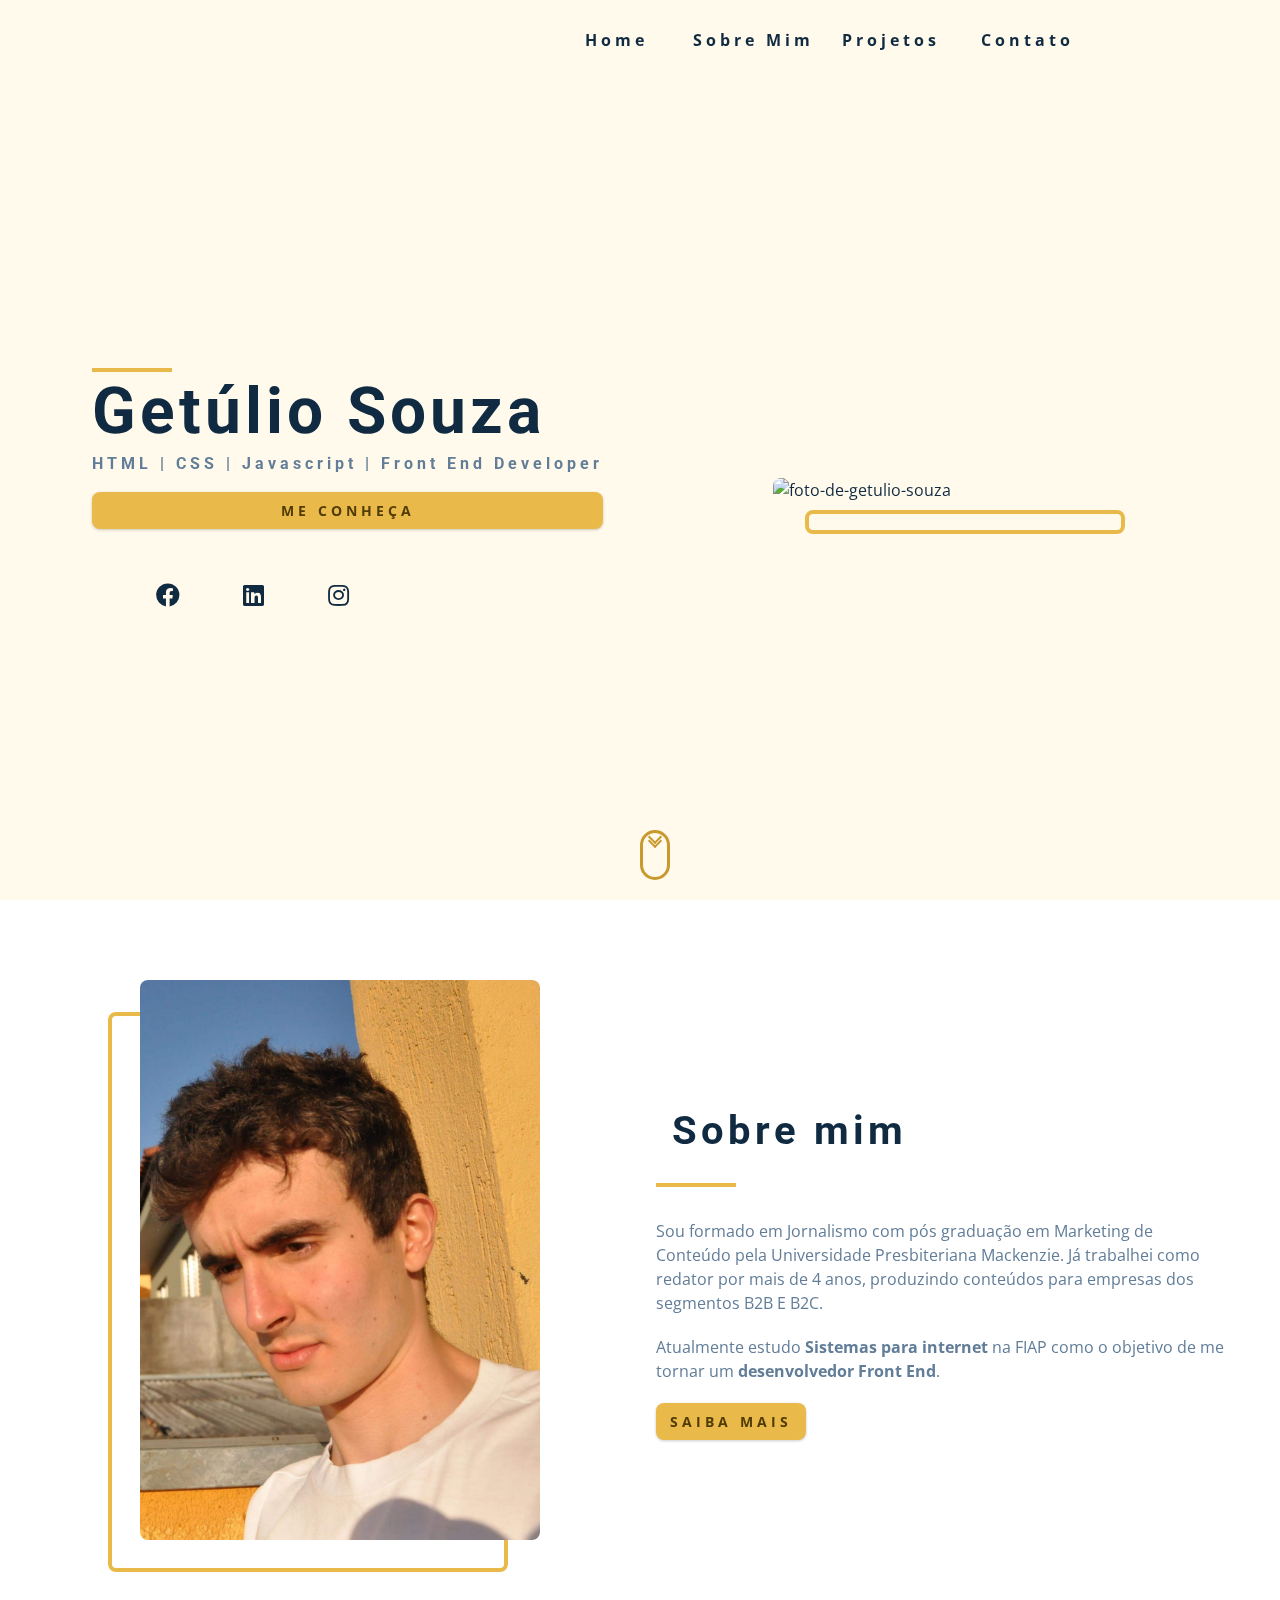
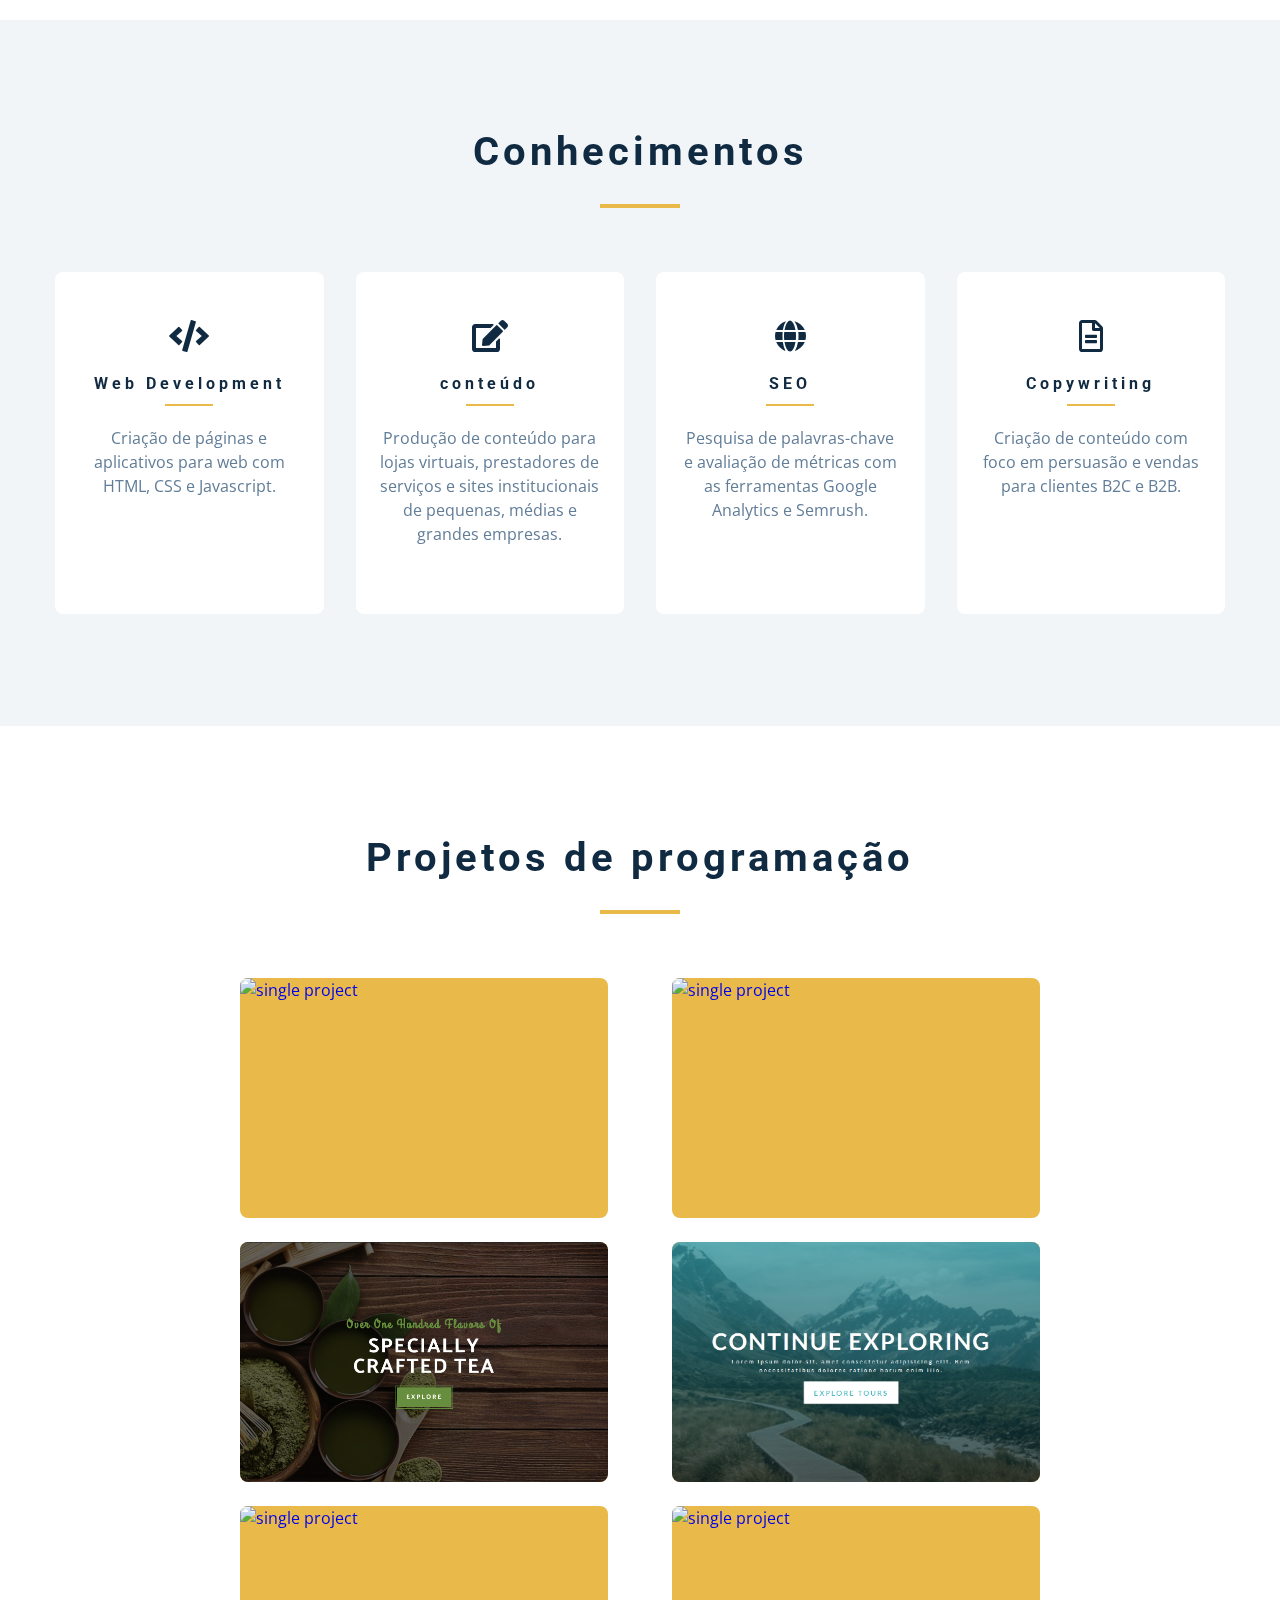
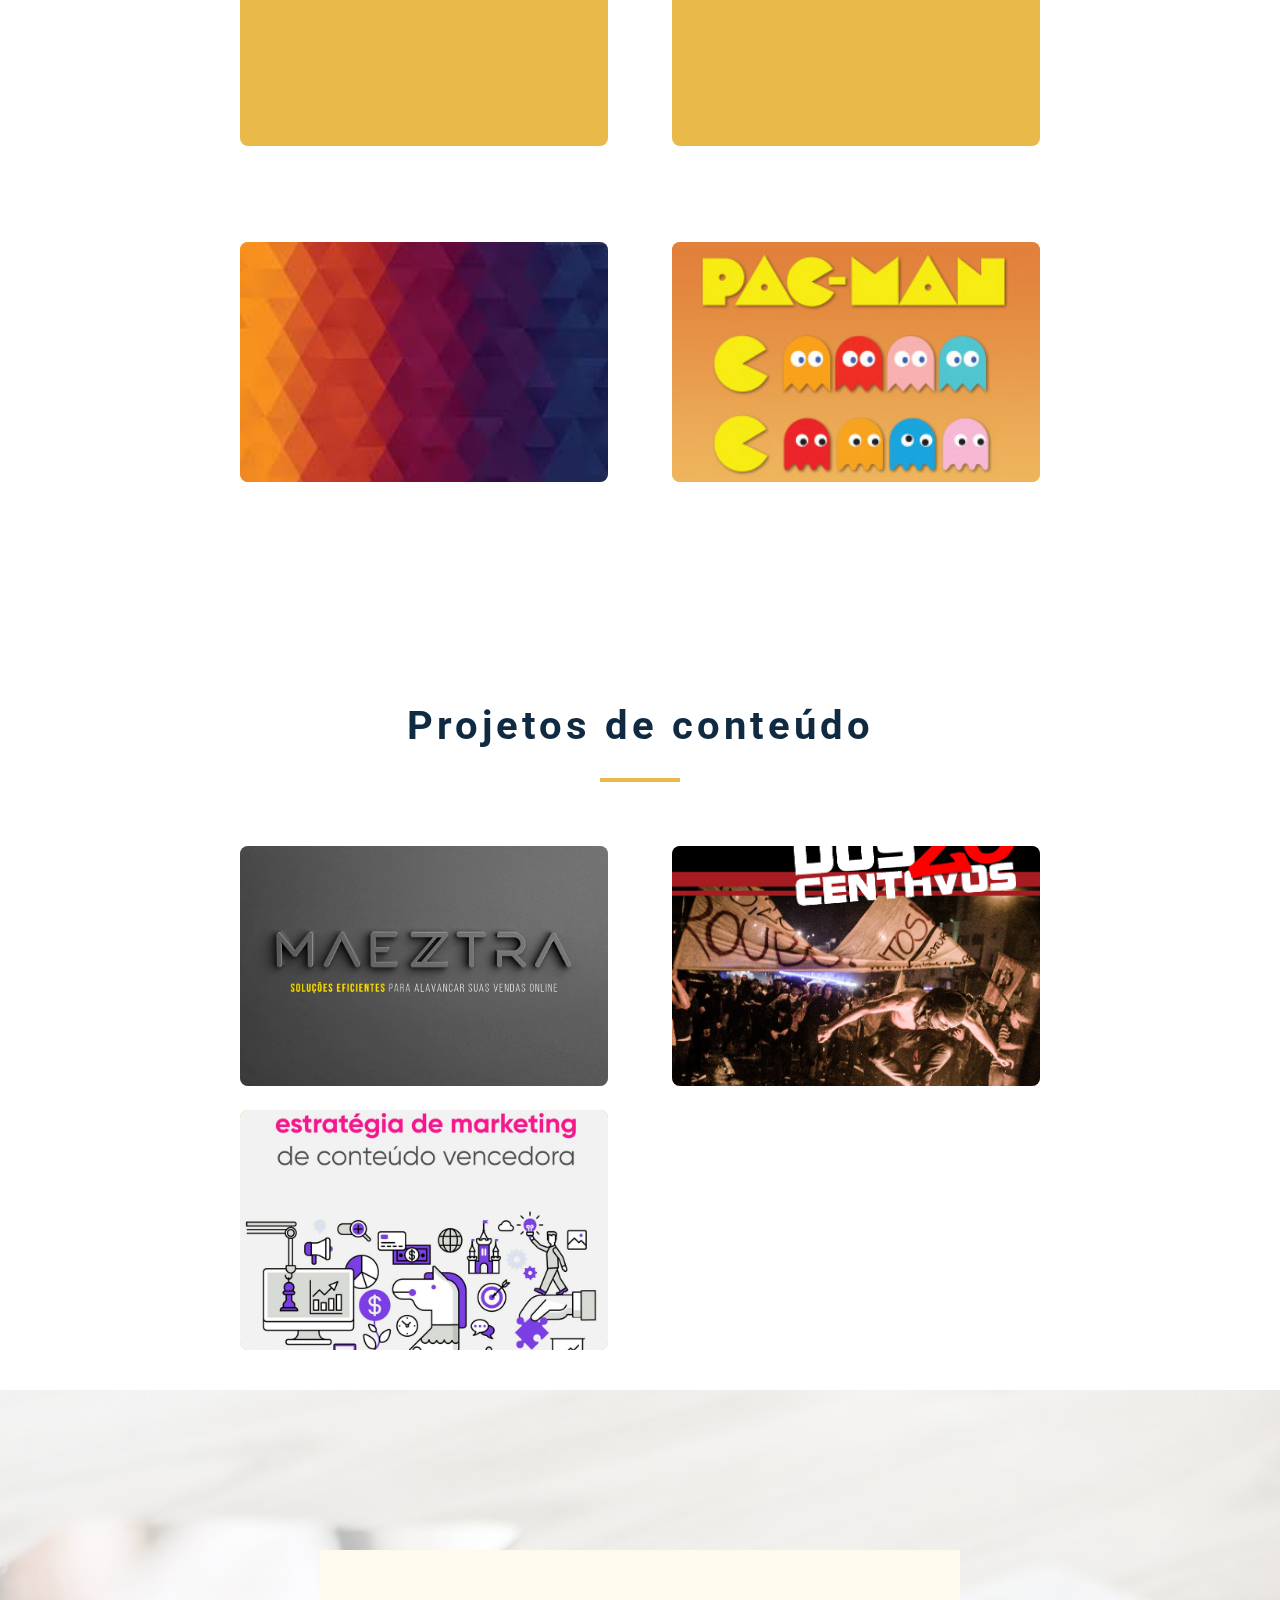
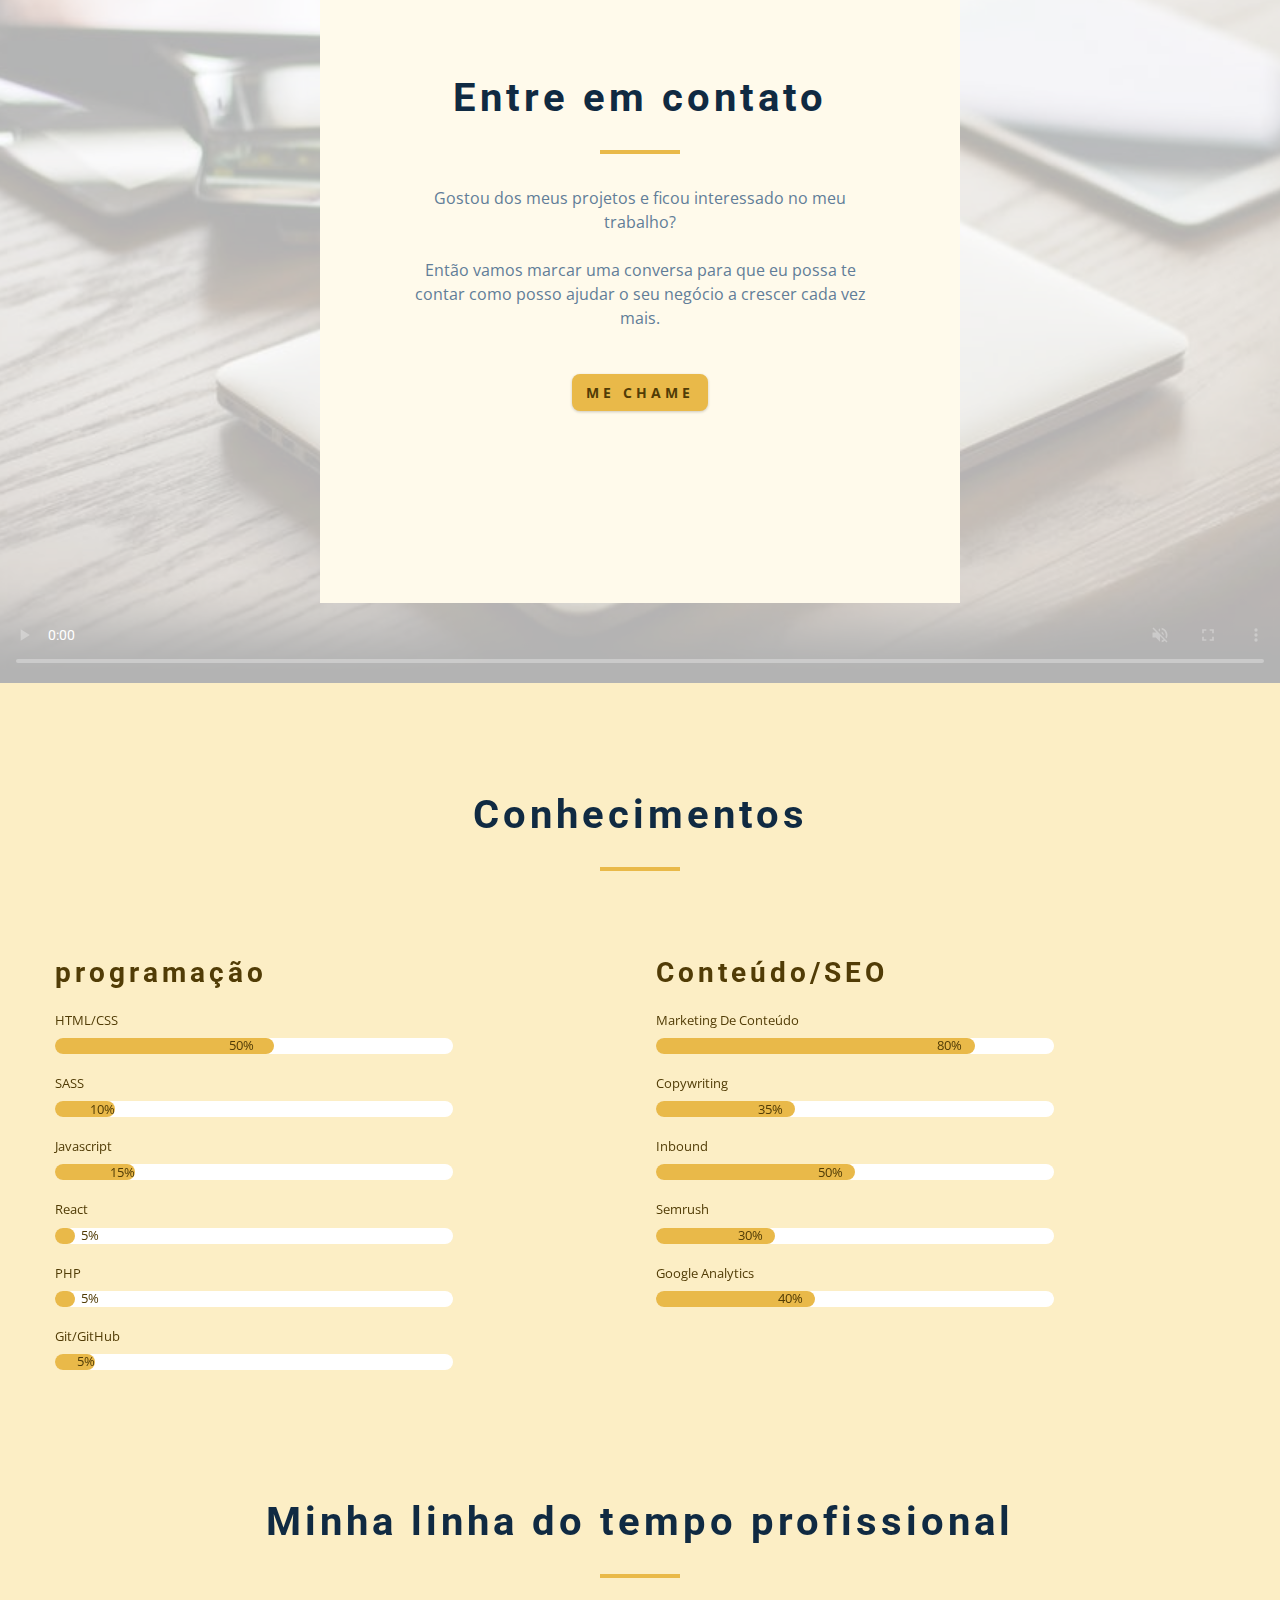
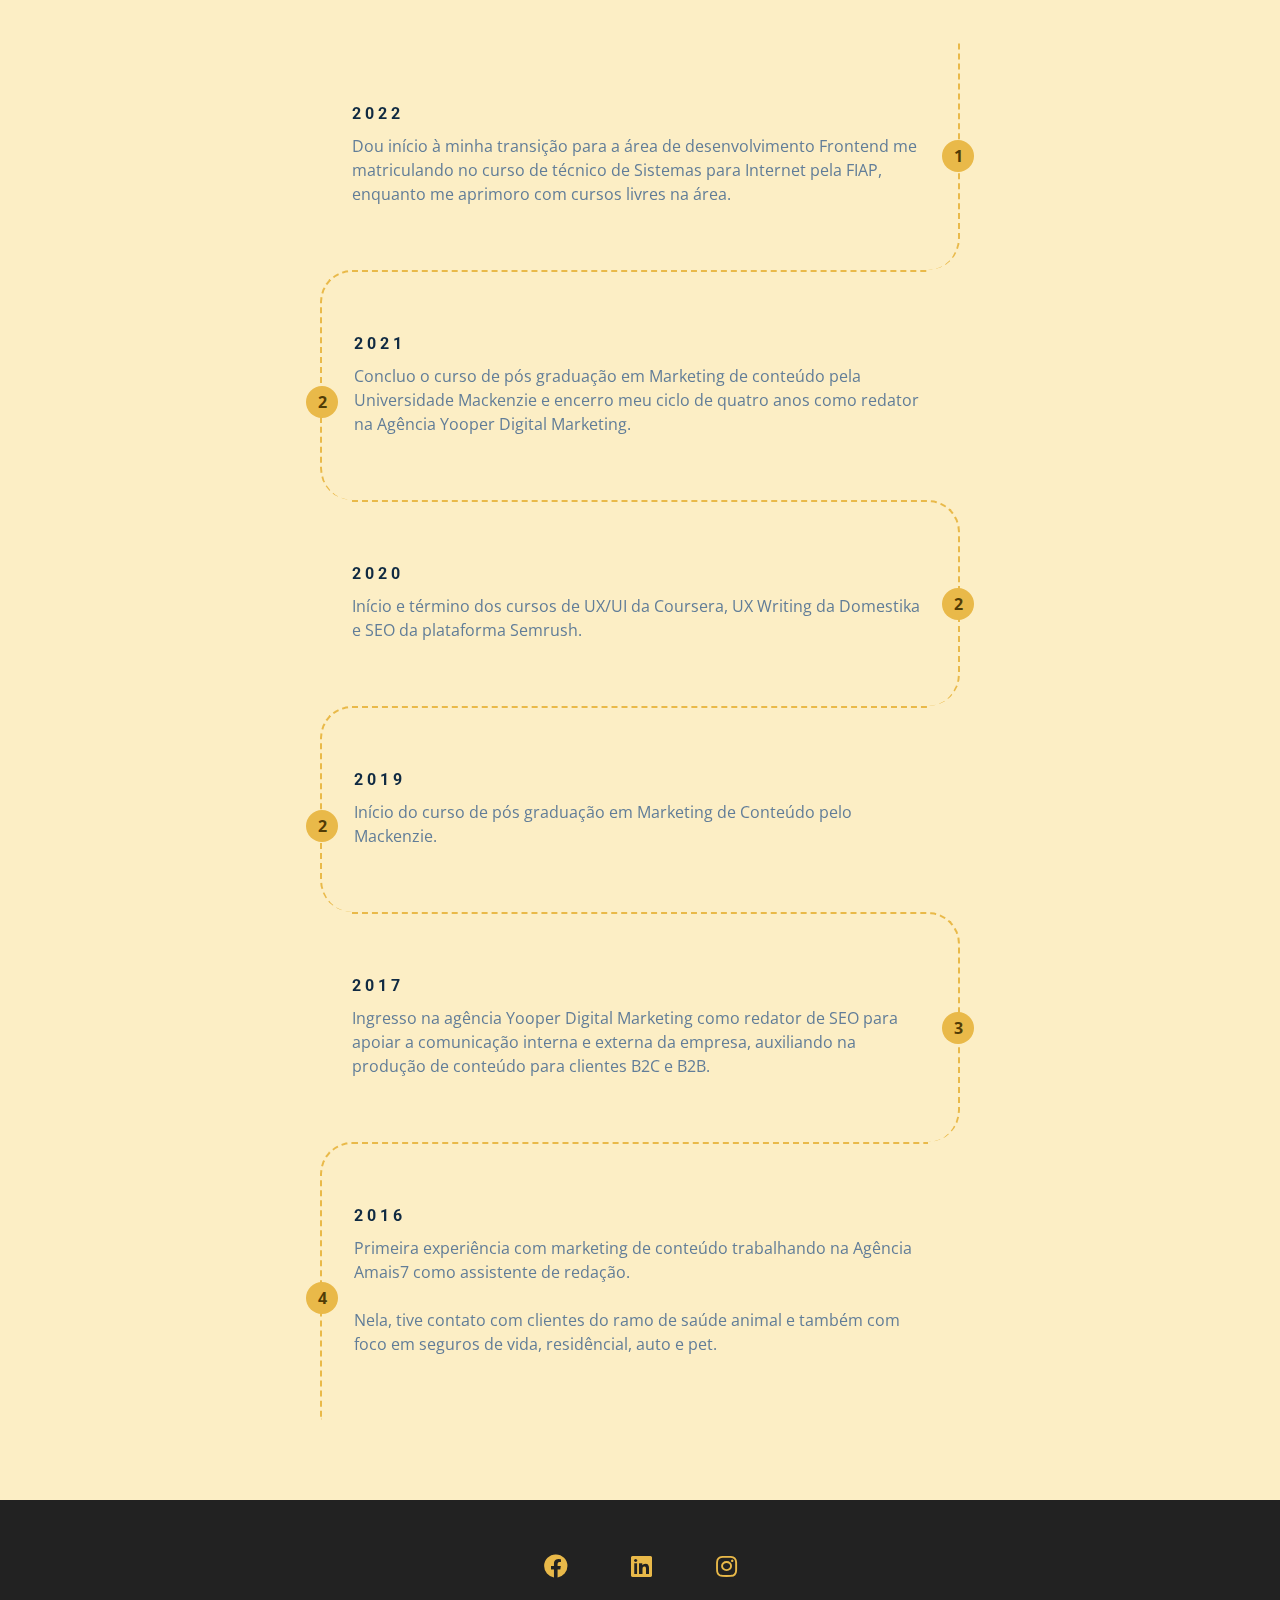
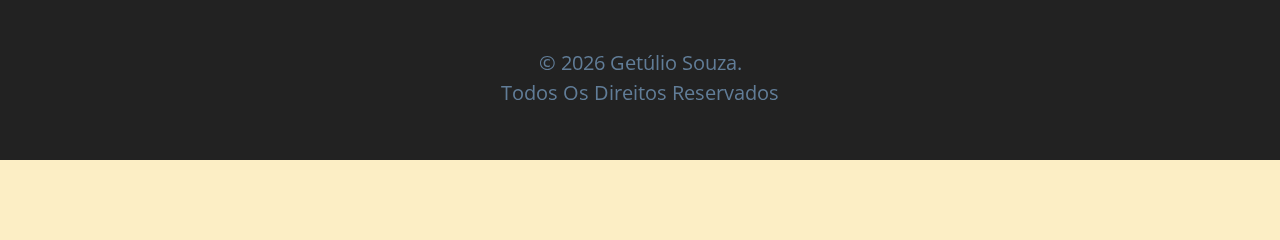
==== index.html @ 0a1f047a "cv na página de contato" ====
<!DOCTYPE html>
<html lang="en">
  <head>
    <meta charset="UTF-8" />
    <meta name="viewport" content="width=device-width, initial-scale=1.0" />
    <title>Getúlio Souza || Portfólio</title>
    <!-- tag for responsive website-->
      <meta name="viewport" content="width-device-width, initial-scale=1.0">
    <!-- font-awesome -->
    <link
      rel="stylesheet"
      href="./fontawesome-free-5.12.1-web/css/all.min.css"
    />
    <!-- css -->
    <link rel="stylesheet" href="./css/styles.css" />
  </head>
  <body>
    <!-- navbar -->
     <nav class="nav" id="nav">
      <div class="nav-center">
    <!-- nav header -->
   <div class="nav-header">
      <h2 class="nav-header-main"></h2>
      <!-- <img src="./images/logo.svg" class="nav-logo" alt="nav logo"> -->
      <button class="nav-btn" id="nav-btn">
       <i class="fas fa-bars"></i>
      </button>
    </div>
    <!-- nav links -->
    <ul class="nav-links">
      <li>
        <a href="index.html">home</a>
      </li>
      <li>
        <a href="#sobre-mim">Sobre mim</a>
      </li>
        <li>
        <a href="projects.html">Projetos</a>
      </li>
        <li>
        <a href="contact.html">Contato</a>
      </li>
 <!--        <li>
          <a href="blog.html">blog</a>
        </li> -->
    </ul>
    <!-- end of nav links -->
      </div>
     </nav>
    <!-- end of navbar -->
    <!-- sidebar -->
<aside class="sidebar" id="sidebar">
  <div>
   <button class="close-btn" id="close-btn">
   <i class="fas fa-times"></i>
   </button>
    <!-- nav links -->
    <ul class="sidebar-links">
      <li>
        <a href="index.html">home</a>
      </li>
      <li>
        <a href="about.html">Sobre mim</a>
      </li>
      <li>
        <a href="projects.html">Projetos</a>
      </li>
      <li>
        <a href="contact.html">Contato</a>
      </li>
    </ul>
    <!-- social icons-->
    <ul class="social-icons">
    <li>
      <a href="https://www.facebook.com/getulio.souza.3" class="social-icon">
        <i class="fab fa-facebook"></i>
      </a>
    </li>
<li>
  <a href="https://www.linkedin.com/in/getulio-souza-97187590/" class="social-icon">
    <i class="fab fa-linkedin"></i>
  </a>
</li>
    <li>
      <a href="https://www.instagram.com/getulio8101/" class="social-icon">
        <i class="fab fa-instagram"></i>
      </a>
    </li>
    </ul>
    <!-- end of nav links -->
  </div>
</aside>
    <!-- end of sidebar -->
    <!-- header -->
    <header class="hero">
      <div class="section-center hero-center">
        <article class="hero-info">
          <div class="underline"></div>
          <h1>Getúlio Souza</h1>
          <h4>HTML | CSS | Javascript | Front End Developer  </h4>
          <a href="contact.html" class="btn hero-btn">me conheça</a>
    <!-- social icons-->
    <ul class="social-icons hero-icons">
      <li>
        <a href="https://www.facebook.com/getulio.souza.3" class="social-icon" target="_blank">
          <i class="fab fa-facebook"></i>
        </a>
      </li>
      <li>
        <a href="https://www.linkedin.com/in/getulio-souza-97187590/" class="social-icon" target="_blank">
          <i class="fab fa-linkedin"></i>
        </a>
      </li>
      <li>
        <a href="https://www.instagram.com/getulio8101/" class="social-icon" target="_blank">
          <i class="fab fa-instagram"></i>
        </a>
      </li>
    </ul>
    <!-- scroll down to next page -->
    <a href="#sobre-mim">
      <div class="scroll-down"></div>
    </a>
        <!-- end of social icons-->
        </article>
        <article class="hero-img">
          <img src="./images/new_photo.png" class="hero-photo" alt="foto-de-getulio-souza">
        </article>
    </header>
    <!-- end of header -->
    <!-- about -->
     <section class="section about" id="sobre-mim">
       <div class="section-center about-center">
         <!-- about img-->
        <article class="about-img">
          <img src="./images/WhatsApp Image 2022-01-31 at 18.29.07.jpeg" class="hero-photo" alt="about img">
        </article>
        <!-- about info-->
        <article class="about-info">
          <!-- section title-->
          <div class="section-title about-title">
            <h2 id="#sobre-mim">Sobre mim</h2>
            <div class="underline"></div>
          </div>
          <!-- end of section title-->
          <p> Sou formado em Jornalismo com pós graduação em Marketing de Conteúdo pela Universidade Presbiteriana Mackenzie. Já trabalhei como redator por mais de 4 anos, produzindo conteúdos para empresas dos segmentos B2B E B2C.</p>
          <p>Atualmente estudo <b>Sistemas para internet</b> na FIAP como o objetivo de me tornar um <b>desenvolvedor Front End</b>.</p>
     <a href="about.html" class="btn">saiba mais</a>
       </article>
       </div>
     </section>
    <!-- end of about -->
    <!-- services -->
       <section class="section bg-grey">
         <!-- section title-->
         <div class="section-title">
           <h2>Conhecimentos</h2>
           <div class="underline"></div>
         </div>
       <!-- end of section title-->
       <div class="services-center section-center">
        <!--single service-->
        <article class="service">
          <i class="fa fa-code service-icon"></i>
          <h4>Web Development</h4>
          <div class="underline"></div>
          <p>Criação de páginas e aplicativos para web com HTML, CSS e Javascript.</p>
        </article>
        <!--end of single service-->
         <!--single service-->
         <article class="service">
           <i class="fas fa-edit service-icon"></i>
           <h4>conteúdo</h4>
           <div class="underline"></div>
      <p>Produção de conteúdo para lojas virtuais, prestadores de serviços e sites institucionais de pequenas, médias e grandes empresas.</p>
         </article>
         <!--end of single service-->
        <!--single service-->
        <article class="service">
          <i class="fas fa-globe service-icon"></i>
          <h4>SEO</h4>
          <div class="underline"></div>
          <p>Pesquisa de palavras-chave e avaliação de métricas com as ferramentas Google Analytics e Semrush.</p>
        </article>
        <!--end of single service-->
        <!--single service-->
        <article class="service">
          <i class="far fa-file-alt service-icon"></i>
          <h4>Copywriting</h4>
          <div class="underline"></div>
          <p>Criação de conteúdo com foco em persuasão e vendas para clientes B2C e B2B.</p>
        </article>
        <!--end of single service-->
       </div>
       </section>
    <!-- end of services -->
    <!-- projects -->
     <section class="section projects">
       <!--section title-->
       <div class="section-title">
         <h2>Projetos de programação</h2>
         <div class="underline"></div>
       </div>
      <!--end of section title-->
       <div class="section-center projects-center">
  <!--single project-->
  <a href="https://www.mpozenato.com.br/escritorio-e-home-office/monte-o-seu-home-office" class="project-6"
    target="_blank">
    <article class="project">
      <img src="https://cdn.pegadesconto.com.br/2020/03/logotipo-desconto-loja-mpozenato.png" alt="single project"
        class="project-img">
      <div class="project-info">
        <h4>Landing Page (Home office)</h4>
        <p>Mpozenato Móveis</p>
      </div>
    </article>
  </a>
  <!--end of single project-->
  <!--single project-->
  <a href="https://www.unica.com.vc/lp-de-ar-condicionado" class="project-6" target="_blank">
    <article class="project">
      <img src="https://images-submarino.b2w.io/marketplace/logo/grande/17586530000166.jpg" alt="single project"
        class="project-img">
      <div class="project-info">
        <h4>Landing Page (Ar Condicionado)</h4>
        <p>Única Ar Condicionado</p>
      </div>
    </article>
  </a>
  <!--end of single project-->
        <!--single project-->
        <a href="https://my-first-website-tea-station.netlify.app/" class="project-3" target="_blank">
          <article class="project">
            <img src="./images/meus projetos/tea-station.PNG" alt="single project" class="project-img">
            <div class="project-info">
              <h4>Tea Station Website</h4>
              <p>Udemy HTML/CSS project</p>
            </div>
          </article>
        </a>
        <!--end of single project-->
        <!--single project-->
        <a href="https://backroads-tour-company-version-1.netlify.app/" class="project-4" target="_blank">
          <article class="project">
            <img src="./images/meus projetos/backroads-company.PNG" alt="single project" class="project-img">
            <div class="project-info">
              <h4>Backroads Tour Company</h4>
              <p>Udemy HTML/CSS project</p>
            </div>
          </article>
        </a>
        <!--end of single project-->
  <!--single project-->
  <a href="https://tailwind-first-project-lp.netlify.app/" class="project-6" target="_blank">
    <article class="project">
      <img
        src="https://res.cloudinary.com/practicaldev/image/fetch/s--UPIEfot6--/c_limit%2Cf_auto%2Cfl_progressive%2Cq_auto%2Cw_880/https://dev-to-uploads.s3.amazonaws.com/i/ovqzl94szusdjkbddlhw.png"
        alt="single project" class="project-img">
      <div class="project-info">
        <h4>Landing Page (Tailwind)</h4>
        <p>Bookmark Page</p>
      </div>
    </article>
  </a>
  <!--end of single project-->
    <!--single project-->
    <a href="https://menu-fast-food.netlify.app/" class="project-6" target="_blank">
      <article class="project">
        <img
          src="https://static.vecteezy.com/system/resources/previews/001/870/093/non_2x/little-fast-food-store-building-facade-free-vector.jpg"
          alt="single project" class="project-img">
        <div class="project-info">
          <h4>Cardápio de restaurante fast food</h4>
          <p>Udemy</p>
        </div>
      </article>
    </a>
    <!--end of single project-->
      <!--single project-->
      <a href="https://cores-aleatorias.netlify.app/" class="project-6" target="_blank">
        <article class="project">
          <img
            src="./images/meus projetos/colors.jpg"
            alt="single project" class="project-img">
          <div class="project-info">
            <h4>Color flipper (simple/hex)</h4>
            <p>Udemy</p>
          </div>
        </article>
      </a>
      <!--end of single project-->
  <!--single project-->
  <a href="https://pacman-project-beta.netlify.app/" class="project-6" target="_blank">
    <article class="project">
      <img src="./images/meus projetos/pacman.jpg" alt="single project" class="project-img">
      <div class="project-info">
        <h4>Pacman game)</h4>
        <p>Youtube</p>
      </div>
    </article>
  </a>
  <!--end of single project-->
       </div>
     </section>
        <!-- end of projects -->


<!-- content projects -->
<section class="section projects">
  <!--section title-->
  <div class="section-title">
    <h2>Projetos de conteúdo</h2>
    <div class="underline"></div>
  </div>
  <!--end of section title-->
  <div class="section-center projects-center">
    <!--single project-->
    <a href="https://maeztra.com/e-book-google-analytics-2020/" class="project-5" target="_blank">
      <article class="project">
        <img src="./images/meus projetos/Maeztra-Solucoes-em-operacoes-online.jpg" alt="single project"
          class="project-img">
        <div class="project-info">
          <h4>E-book Google Analytics</h4>
          <p>Maeztra</p>
        </div>
      </article>
    </a>
    <!--end of single project-->
    <!--single project-->
    <a href="https://a4cd2ea1-5411-4a27-ad0b-f528d8c74870.filesusr.com/ugd/827f48_15d2b6efe7014534afa208b375c8f619.pdf"
      class="project-6" target="_blank">
      <article class="project">
        <img src="./images/meus projetos/capa-2.jpg" alt="single project" class="project-img">
        <div class="project-info">
          <h4>Livro - A Dielética dos 20 centavos</h4>
          <p>TCC - Mackenzie</p>
        </div>
      </article>
    </a>
    <!--end of single project-->
    <!--single project-->
    <a href="https://drive.google.com/file/d/1Xf7FKdBdYBpgxwbkgEPW5DvhJO4tzYoa/view?usp=sharing"
      class="project-6" target="_blank">
      <article class="project">
        <img src="./images/meus projetos/ebook.JPG" alt="single project" class="project-img">
        <div class="project-info">
          <h4>Livro - A Dielética dos 20 centavos</h4>
          <p>TCC - Mackenzie</p>
        </div>
      </article>
    </a>
    <!--end of single project-->
  </div>
</section>
<!-- end of projects -->
    <!-- connect -->
      <section class="connect">
        <video
        controls
        autoplay
        muted loop
        class="video-container"
        poster="./images/project-1.jpeg">
        <source src="./videos/connect.mp4" type="video/mp4">
        Desculpe, mas o seu navegador não suporta este tipo de vídeo. Por favor, tente outro.
      </video>
      <div class="video-banner">
        <!-- section title-->
        <div class="section-title">
          <br>
          <br>
          <h2>Entre em contato</h2>
          <div class="underline"></div>
        </div>
        <!-- end of section title-->
        <p class="video-text">
          Gostou dos meus projetos e ficou interessado no meu trabalho?
          <br>
          <br>
          Então vamos marcar uma conversa para que eu possa te contar como posso ajudar o seu negócio a crescer cada vez mais.
        </p>
        <br>
        <a href="contact.html" class="btn">me chame</a>
      </div>
      </section>
    <!-- end of connect -->

    <!-- conhecimentos em conteúdo -->
    <section class="section skills">
        <!-- section title-->
        <div class="section-title">
          <h2>Conhecimentos</h2>
          <div class="underline"></div>
        </div>
        <!-- end of section title-->
    <section class="section-center skills-center">
            <!-- programação-->
            <article>
              <h3>programação</h3>
              <!--single skill-->
              <div class="skill">
                <p>HTML/CSS</p>
                <div class="skill-container">
                 <div class="skill-value value-55"></div>
                 <p class="skill-text-2 skill-text-50">
                   50%
                 </p>
                </div>
              </div>
              <!--end of single skill-->
              <!--single skill-->
              <div class="skill">
                <p>SASS</p>
                <div class="skill-container">
                 <div class="skill-value value-15"></div>
                 <p class="skill-text-2 skill-text-15">
                   10%
                 </p>
                </div>
              </div>
              <!--end of single skill-->
              <!--single skill-->
              <div class="skill">
                <p>Javascript</p>
                <div class="skill-container">
                 <div class="skill-value value-20"></div>
                 <p class="skill-text-2 skill-text-20">
                   15%
                 </p>
                </div>
              </div>
              <!--end of single skill-->
              <!--single skill-->
              <div class="skill">
                <p>React</p>
                <div class="skill-container">
                 <div class="skill-value value-5"></div>
                 <p class="skill-text-2 skill-text-11">
                   5%
                 </p>
                </div>
              </div>
              <!--end of single skill-->
               <!--single skill-->
              <div class="skill">
                <p>PHP</p>
                <div class="skill-container">
                 <div class="skill-value value-5"></div>
                 <p class="skill-text-2 skill-text-11">
                   5%
                 </p>
                </div>
              </div>
              <!--end of single skill-->
              <!--single skill-->
              <div class="skill">
                <p>Git/GitHub</p>
                <div class="skill-container">
                 <div class="skill-value value-10"></div>
                 <p class="skill-text-2 skill-text-9">
                   5%
                 </p>
                </div>
              </div>
              <!--end of single skill-->
              <!--single skill-->
              <!-- <div class="skill">
                <p>React</p>
                <div class="skill-container">
                 <div class="skill-value value-10"></div>
                 <p class="skill-text skill-text-9">
                   5%
                 </p>
                </div>
                 </div> -->
                 <!--end of single skill-->
            </article>
      <!-- conteúdo-->
      <article>
        <h3>Conteúdo/SEO</h3>
        <!--single skill-->
        <div class="skill">
          <p>Marketing de conteúdo</p>
          <div class="skill-container">
           <div class="skill-value value-80"></div>
           <p class="skill-text skill-text-80">
             80%
           </p>
          </div>
        </div>
        <!--end of single skill-->
        <!--single skill-->
        <div class="skill">
          <p>Copywriting</p>
          <div class="skill-container">
            <div class="skill-value value-35"></div>
            <p class="skill-text skill-text-35">
              35%
            </p>
          </div>
        </div>
        <!--end of single skill-->
        <!--single skill-->
        <div class="skill">
          <p>Inbound </p>
          <div class="skill-container">
            <div class="skill-value value-50"></div>
            <p class="skill-text skill-text-50">
              50%
            </p>
          </div>
        </div>
        <!--end of single skill-->
        <!--single skill-->
        <div class="skill">
          <p>Semrush</p>
          <div class="skill-container">
            <div class="skill-value value-30"></div>
            <p class="skill-text skill-text-30">
              30%
            </p>
          </div>
        </div>
        <!--end of single skill-->
        <!--single skill-->
        <div class="skill">
          <p>Google Analytics</p>
          <div class="skill-container">
            <div class="skill-value value-40"></div>
            <p class="skill-text skill-text-40">
              40%
            </p>
          </div>
        </div>
        <!--end of single skill-->
      </article>
    <!-- end of skills -->
    </section>

    <!-- timeline -->
      <section class="section timeline">
          <!-- section title-->
          <div class="section-title">
            <h2>Minha linha do tempo profissional</h2>
            <div class="underline"></div>
          </div>
          <!-- end of section title-->
          <div class="section-center timeline-center">
            <!--single timeline-->
            <article class="timeline-item">
              <h4>2022</h4>
              <p>Dou início à minha transição para a área de desenvolvimento Frontend me matriculando no curso de técnico de Sistemas para Internet pela FIAP, enquanto me aprimoro com cursos livres na área.</p>
              <span class="number">
              1
              </span>
            </article>
            <!--end of single timeline-->
            <!--single timeline-->
            <article class="timeline-item">
              <h4>2021</h4>
              <p>Concluo o curso de pós graduação em Marketing de conteúdo pela Universidade Mackenzie e encerro meu ciclo de quatro anos como redator na Agência Yooper Digital Marketing.</p>
              <span class="number">
              2
              </span>
            </article>
            <!--end of single timeline-->
            <!--single timeline-->
            <article class="timeline-item">
              <h4>2020</h4>
              <p>Início e término dos cursos de UX/UI da Coursera, UX Writing da Domestika e SEO da plataforma Semrush.</p>
              <span class="number">
                2
              </span>
            </article>
            <!--end of single timeline-->
            <!--single timeline-->
            <article class="timeline-item">
              <h4>2019</h4>
              <p>Início do curso de pós graduação em Marketing de Conteúdo pelo Mackenzie.</p>
              <span class="number">
                2
              </span>
            </article>
            <!--end of single timeline-->
            <!--single timeline-->
            <article class="timeline-item">
              <h4>2017</h4>
              <p>Ingresso na agência Yooper Digital Marketing como redator de SEO para apoiar a comunicação interna e externa da empresa, auxiliando na produção de conteúdo para clientes B2C e B2B.</p>
              <span class="number">
                3
              </span>
            </article>
            <!--end of single timeline-->
            <!--single timeline-->
            <article class="timeline-item">
              <h4>2016</h4>
              <p>Primeira experiência com marketing de conteúdo trabalhando na Agência Amais7 como assistente de redação.</p>
              <br>
              <p>Nela, tive contato com clientes do ramo de saúde animal e também com foco em seguros de vida, residêncial, auto e pet.</p>
              <span class="number">
                4
              </span>
            </article>
            <!--end of single timeline-->

          </div>
      </section>
    <!--end of  timeline -->

    <!-- footer -->
    <footer class="footer">
    <!-- social icons-->
    <ul class="social-icons hero-icons">
      <li>
        <a href="https://www.facebook.com/getulio.souza.3" class="social-icon" target="_blank">
          <i class="fab fa-facebook"></i>
        </a>
      </li>
      <li>
        <a href="https://www.linkedin.com/in/getulio-souza-97187590/" class="social-icon" target="_blank">
          <i class="fab fa-linkedin"></i>
        </a>
      </li>
      <li>
        <a href="https://www.instagram.com/getulio8101/" class="social-icon" target="_blank">
          <i class="fab fa-instagram"></i>
        </a>
      </li>
    </ul>
    <!-- end of social icons-->
      <p style="margin-bottom: 0;">&copy; <span id="date"></span> Getúlio Souza.
      <p>Todos os direitos reservados</p>
    </footer>
    <script src="./js/app.js"></script>
  </body>
</html>
---- css/styles.css ----
/*
===============
Fonts
===============
*/
@import url("https://fonts.googleapis.com/css?family=Open+Sans|Roboto:400,700&display=swap");

/*
===============
Variables
===============
*/

:root {
  /* dark shades of primary color*/
  --clr-primary-1: hsl(43, 86%, 17%);
  --clr-primary-2: hsl(43, 77%, 27%);
  --clr-primary-3: hsl(43, 72%, 37%);
  --clr-primary-4: hsl(42, 63%, 48%);
  /* primary/main color */
  --clr-primary-5: hsl(42, 78%, 60%);
  /* lighter shades of primary color */
  --clr-primary-6: hsl(43, 89%, 70%);
  --clr-primary-7: hsl(43, 90%, 76%);
  --clr-primary-8: hsl(45, 86%, 81%);
  --clr-primary-9: hsl(45, 90%, 88%);
  --clr-primary-10: hsl(45, 100%, 96%);
  /* darkest grey - used for headings */
  --clr-grey-1: hsl(209, 61%, 16%);
  --clr-grey-2: hsl(211, 39%, 23%);
  --clr-grey-3: hsl(209, 34%, 30%);
  --clr-grey-4: hsl(209, 28%, 39%);
  /* grey used for paragraphs */
  --clr-grey-5: hsl(210, 22%, 49%);
  --clr-grey-6: hsl(209, 23%, 60%);
  --clr-grey-7: hsl(211, 27%, 70%);
  --clr-grey-8: hsl(210, 31%, 80%);
  --clr-grey-9: hsl(212, 33%, 89%);
  --clr-grey-10: hsl(210, 36%, 96%);
  --clr-white: #fff;
  --ff-primary: "Roboto", sans-serif;
  --ff-secondary: "Open Sans", sans-serif;
  --transition: all 0.3s linear;
  --spacing: 0.25rem;
  --radius: 0.5rem;
  --light-shadow: 0 5px 15px rgba(0, 0, 0, 0.1);
  --dark-shadow: 0 5px 15px rgba(0, 0, 0, 0.2);
  --max-width: 1170px;
}
/*
===============
Global Styles
===============
*/

*,
::after,
::before {
  margin: 0;
  padding: 0;
  box-sizing: border-box;
}
body {
  font-family: var(--ff-secondary);
  background: var(--clr-white);
  color: var(--clr-grey-1);
  line-height: 1.5;
  font-size: 0.875rem;
}
html{
  scroll-behavior: smooth;
}
ul {
  list-style-type: none;
}
a {
  text-decoration: none;
}
img:not(.nav-logo) {
  width: 100%;
  display: block;
}

h1,
h2,
h3,
h4 {
  letter-spacing: var(--spacing);
  /* text-transform: lowercase; */
  line-height: 1.25;
  margin-bottom: 0.75rem;
  font-family: var(--ff-primary);
}
h1 {
  font-size: 3rem;
}
h2 {
  font-size: 2rem;
}
h3 {
  font-size: 1.25rem;
}
h4 {
  font-size: 0.875rem;
}
p {
  margin-bottom: 1.25rem;
  color: var(--clr-grey-5);
}
@media screen and (min-width: 800px) {
  h1 {
    font-size: 4rem;
  }
  h2 {
    font-size: 2.5rem;
  }
  h3 {
    font-size: 1.75rem;
  }
  h4 {
    font-size: 1rem;
  }
  body {
    font-size: 1rem;
  }
  h1,
  h2,
  h3,
  h4 {
    line-height: 1;
  }
}
/*  global classes */

.btn {
  text-transform: uppercase;
  background: var(--clr-primary-5);
  color: var(--clr-primary-1);
  padding: 0.375rem 0.75rem;
  letter-spacing: var(--spacing);
  display: inline-block;
  font-weight: 700;
  -webkit-transition: var(--transition);
  transition: var(--transition);
  font-size: 0.875rem;
  border: 2px solid transparent;
  cursor: pointer;
  box-shadow: 0 1px 3px rgba(0, 0, 0, 0.2);
  border-radius: var(--radius);
}
.btn:hover {
  color: var(--clr-primary-1);
  background: var(--clr-primary-7);
}
/* section */
.section {
  padding: 5rem 0;
}

.section-center {
  width: 90vw;
  margin: 0 auto;
  max-width: 1170px;
}
@media screen and (min-width: 992px) {
  .section-center {
    width: 95vw;
  }
}
/* added during recording */
.underline{
  width: 5rem;
  height: 0.25rem;
  margin-bottom: 1.25rem;
  background: var(--clr-primary-5);
  margin-left: auto;
  margin-right: auto;
}
.section-title{
  margin-bottom: 4rem;
  text-align: center;
}
.bg-grey{
  background: var(--clr-grey-10);
}
/*
===============
Navbar
===============
*/
.nav-links{
  display: none;
}
.nav{
  height: 5rem;
  padding: 1rem;
  display: grid;
  align-items: center;
  transition: var(--transition);
}
.nav-center{
  width: 100%;
  max-width: 1170px;
  margin: 0 auto;
}
.nav-header{
  display: grid;
  grid-template-columns: auto 1fr;
  align-items: center;
  /* padding-top: 1rem; */
}
.nav-header-main{
  color: var(--clr-primary-1);
  margin-bottom: auto;
  margin-left: 2.5rem;
  font-size: 2.5rem;
}
.nav-btn{
  background: transparent;
  border-color: transparent;
  color: var(--clr-primary-5);
  font-size: 2rem;
  cursor: pointer;
  /* jusfify-content:space-between*/
  justify-self: end;
}
@media screen and (min-width:768px){
   .nav{
     background: var(--clr-primary-10);
   }
   .nav-btn{
     display: none;
   }
   .nav-links{
     display: grid;
     grid-template-columns: repeat(5, 1fr);
     justify-items: center;
     column-gap: 1rem;
     justify-self: end;
   }
   .nav-links a{
    text-transform: capitalize;
    color: var(--clr-grey-1);
    font-weight: bold;
    letter-spacing: var(--spacing);
    transition: var(--transition);
   }
   .nav-links a:hover{
     color: var(--clr-primary-5);
   }
   .nav-center{
     display: grid;
     grid-template-columns: auto 1fr;
     align-items: center;
   }
}
/* fixed navbar */
.navbar-fixed{
  position: fixed;
  top: 0;
  left: 0;
  width: 100%;
  background: var(--clr-white);
  z-index: 2;
  box-shadow: var(--light-shadow);
}


/*
===============
Sidebar
===============
*/
.sidebar{
  position: fixed;
  top: 0;
  left: 0;
  width: 100%;
  height: 100%;  /*it takes all the screen size*/
  background: var(--clr-grey-10);
  z-index: 4;
  display: grid;
  place-items: center;
  transition: var(--transition);
  /* add later*/
  transform: translateX(-100%);
}
.sidebar-links{
  text-align: center;
}
.show-sidebar{
  transform: translateX(0);
}
.sidebar-links a {
  font-size: 1.5rem;
  text-transform: capitalize;
  transition: var(--transition);
  color: var(--clr-grey-5);
  letter-spacing: var(--spacing);
  display: inline-block;
  margin-bottom: 1.5rem;
}
.sidebar-links a:hover{
  color: var(--clr-primary-5) ;
}
.social-icons{
  display: grid;
  margin-top: 3rem;
  width: 20rem;
  display: flex;
  flex-direction: row;
  justify-content: space-evenly;
  /* grid-template-columns: repeat(3, 1fr);
  column-gap: none;
  justify-items: center; */
}
.social-icon{
  font-size: 1.5rem;
  color: var(--clr-grey-1);
  transition: var(--transition);
}
.social-icon:hover{
  color: var(--clr-primary-5);
}
.close-btn{
  position: absolute;
  top: 1rem;
  right: 1rem;
  font-size: 3rem;
  background: transparent;
  border: transparent;
  transition: var(--transition);
  color: #e66b6b;
  cursor: pointer;
}
.close-btn:hover{
  color: #e66b6b;
}
/*
===============
Hero
===============
*/

/* underline added to globals */
.hero .underline{
  margin-bottom: 0.5rem;
  margin-left: 0;
}
.hero-img{
  display: none;
  object-fit: fill;
  width: 20rem;

}
.hero{
  background: var(--clr-primary-10);
}
.hero-center{
  min-height: calc(100vh - 5rem);
  display: grid;
  place-items: center;
  position: relative;
}
.hero-info h4{
  color: var(--clr-grey-5);
  text-align: center;
}

.hero-icons{
  flex-direction: start;
  justify-content: space-evenly;
}
.hero-btn{
  margin-top: 1.25rem;
  display: flex;
  flex-direction: column;
  justify-content: center;
  align-items: center;
}

@media screen and (min-width:992px){
  .hero-img{
   display: block;
   position: relative;
  }
  .hero-center{
    grid-template-columns: repeat(2, 1fr);
  }
  .hero-img::before,
  .about-img::before{
    content: "";
    position: absolute;
    width: 100%;
    height: 100%;
    border: 0.25rem solid var(--clr-primary-5);
    top: 2rem;
    right: -2rem;
    border-radius: var(--radius);
  }
}
  .hero-photo{
    max-width: 25rem;
    max-height: 40rem;
    object-fit: cover;
    border-radius: var(--radius);
    position: relative;
  }

.scroll-down{
  height: 50px;
  width: 30px;
  border: 3.2px solid var(--clr-primary-4);
  position: absolute;
  left: 50%;
  bottom: 20px;
  border-radius: 50px;
  cursor: pointer;
}
.scroll-down::before,
.scroll-down::after{
  content: "";
  position: absolute;
  top: 20%;
  left: 50%;
  border: 2.5px solid var(--clr-primary-4);
  height: 10px;
  width: 10px;
  transform: translate(-50%, -100%) rotate(45deg);
  border-top: transparent;
  border-left: transparent;
  animation: scroll-down 1s ease-in-out infinite;
}
.scroll-down::after{
  top: 30%;
  animation-delay: .3s;
}
@keyframes scroll-down{
  0%{
    opacity: 0;
  }
  30%{
    opacity: 1;
  }
  60%{
    opacity: 1;
  }
  100%{
     opacity: 0;
     top: 90%;
  }
}
/*
===============
About
===============
*/
/* section title added to globals */
.about-title{
  text-align: left;
  margin-bottom: 2rem;
}
.about-title .underline{
  margin-left: 0;
}
.about-center{
  display: grid;
  gap: 3rem 2rem;
}
.about-img{
  justify-self: center;
}
@media screen and (min-width:992px){
  .about-center{
    grid-template-columns: repeat(2, 1fr);
  }
  .about-img{
    position: relative;
  }
  .about-img::before{
   left: -2rem;
  }
  .about-info{
    align-self: center;
  }
}
/*
===============
Services
===============
/* bg-grey in globals */
.service{
  background: var(--clr-white);
  padding: 3rem 1.5rem;
  margin-bottom: 2rem;
  border-radius: var(--radius);
  text-align: center;
  transition: var(--transition);
}
.service-icon{
  font-size: 2rem;
  margin-bottom: 1.5rem;
}
.service .underline{
  width: 3rem;
  height: 0.12rem;
  transition: var(--transition);
}
.service p{
  transition: var(--transition);
}
.service:hover{
  background: var(--clr-primary-5);
  color: var(--clr-white);
}
.service:hover p{
  color: var(--clr-white);
}
.service:hover .underline{
  background : var(--clr-white);
}
@media screen and (min-width:676px){
  .services-center .section-center{
    display: grid;
    grid-template-columns: repeat(2, 1fr);
    column-gap: 2rem;
  }
}
@media screen and (min-width:992px){
  .services-center{
    display: grid;
    grid-template-columns: repeat(4, 1fr);
    column-gap: 2rem;
  }
}
/* small screen layout setup */


/*
===============
Projects
===============
*/
.projects-text{
  width: 85vw;
  max-width: 30rem;
  margin: 0 auto;
  font-size: 2rem;
}
.project{
  position: relative;
  background: var(--clr-primary-5);
  border-radius: var(--radius);
  margin-bottom: 2rem;
}
.project h4{
  line-height: 1.3rem;
}
.project-info{
  text-align: center;
  color: var(--clr-white);
  position: absolute;
  top: 50%;
  left: 50%;
  transform: translate(-50%, -50%);
  transition: var(--transition);
  opacity: 0;
}
.project-info{
  text-transform: capitalize;
  color: var(--clr-grey-5);
}
.project:hover .project-info{
  opacity: 1;
}
.project-img{
  transition: var(--transition);
  border-radius: var(--radius);
  height: 15rem;
  object-fit: cover;
}
.project:hover .project-img{
  opacity: 0.1;
}
.project::after{
  content: "";
  position: absolute;
  top: 0;
  left: 0;
  width: 100%;
  height: 100%;
  border: 0.25rem solid var(--clr-white);
  border-radius: var(--radius);
  transition: var(--transition);
  opacity: 0;
}
.project:hover::after{
  opacity: 1;
  transform: scale(0.8);
}

/*
===============
Projects - mobile
===============
*/

@media screen and (min-width:676px){
  .projects-center{
    display: grid;
    grid-template-columns: 1fr;
    column-gap: 2rem;
    width: 30rem;
  }
}
@media screen and (min-width:992px){
  .projects-center{
    grid-template-columns: repeat(2, 1fr);
        column-gap: 4rem;
        row-gap: 4rem;
        width: 50rem;
  }
}
@media screen and (min-width:1170px){
  .projects-center{
    grid-template-rows: 200px 200px;
    column-gap: 4rem;
  }
} 

/*
===============
Connect
===============
*/

.connect{
  min-height: 40vh;
  position: relative;
  padding: 10rem 0 5rem 0;
}
.video-container{
  position: absolute;
  top: 0;
  left: 0;
  width: 100%;
  height: 100%;
  object-fit: cover;
  z-index: -2;
}
.connect::after{
  content: "";
  position: absolute;
  top: 0;
  left: 0;
  width: 100%;
  height: 100%;
  background: var(--clr-white);
  opacity: 0.7;
  z-index: -1;
}
.connect{
  display: grid;
  place-items: center;
}
.video-banner .section-title{
  margin-bottom: 2rem;
}
.video-text{
  max-width: 30rem;
}
.video-banner{
  position: relative;
  background: var(--clr-primary-10);
  padding: 3rem 5rem 12rem 5rem;
  text-align: center;
}
/*
===============
Skills
===============
*/

/*mobile*/
@media screen and (max-width:376px) {
  .skills-center{
    max-width: 376px;
    display: grid;
    grid-template-columns: 1fr;
    column-gap: 2rem;
    padding-left: 0;
  }
}
/*desktop*/
@media screen and (min-width:768px) {
  .skills-center{
    display: grid;
    grid-template-columns: repeat(2, 1fr);
    column-gap: 2rem;
  }
}
.skills{
  background: var(--clr-primary-9);
}
.skills h3{
  margin: 1.5rem 0;
  color: var(--clr-primary-1);
}
.skill{
  margin-bottom: 1.25rem;
  font-size: 0.8rem;
}
.skill p{
  margin-bottom: 0.5rem;
  text-transform: capitalize;
  color: var(--clr-primary-1);
}
.skill-container{
  background: var(--clr-white);
  height: 1rem;
  width: 70%;
  border-radius: var(--radius);
  position: relative;
}
.skill-value{
  position: absolute;
  top: 0;
  left: 0;
  background: var(--clr-primary-5);
  height: 100%;
  width: 50%;
  border-radius: var(--radius);
}
.value-5{
  width: 5%;
}
.value-8{
  width: 8%;
}
.value-10{
  width: 10%;
}
.value-15{
  width: 15%;
}
.value-20{
  width: 20%;
}
.value-30{
  width: 30%;
}
.value-35{
  width: 35%;
}
.value-40{
  width: 40%;
}
.value-50{
  width: 50%;
}
.value-55{
  width: 55%;
}
.value-70{
  width: 70%;
}
.value-80{
  width: 80%;
}

/*conteúdo*/
.skill-text{
  position: absolute;
  top:-0.1rem;
  left: 50%;
  transform: translateX(-150%);
}

/*programação*/
.skill-text-2{
  position: absolute;
  top: -0.1rem;
  left: 50%;
  transform: translateX(-100%);
}

.skill-text-4{
  left: 4%;
}
.skill-text-9{
  left: 10%;
}
.skill-text-10{
  left: 20%;
}
.skill-text-11{
  left: 11%;
}
.skill-text-15{
  left: 15%;
}
.skill-text-20{
  left: 20%;
}
.skill-text-30{
  left: 30%;
}
.skill-text-35{
  left: 35%;
}
.skill-text-40{
  left: 40%;
}
.skill-text-50{
  left: 50%;
}
.skill-text-70{
  left: 70%;
}
.skill-text-80{
  left: 80%;
} 

/*new skills layout*/

.tech-skills{
    display: flex;
    flex-direction: row;
    flex-wrap: wrap;
    align-items: center;
    justify-content: center;
    gap: 1rem;
   }
 /*Timeline
===============
*/
.section-title h2{
  margin: 2rem 1rem;
}

.timeline-center{
  width: 80vw;
  max-width: 40rem;
}
.timeline-item{
  border-top: 2px dashed var(--clr-primary-5);
  margin: 0;
  padding: 4rem 2rem;
  position: relative;
}
.timeline p{
  margin-bottom: 0;
}
.timeline-item:nth-child(even){
  border-left: 2px dashed var(--clr-primary-5);
  border-top-left-radius: 2rem;
  border-bottom-left-radius: 2rem;
  margin-right: 2rem;
  padding-right: 0;
}
.timeline-item:nth-child(odd){
  border-right: 2px dashed var(--clr-primary-5);
  border-top-right-radius: 2rem;
  border-bottom-right-radius: 2rem;
  margin-left: 2rem;
  padding-left: 0;
}
.timeline-item:first-child{
  border-top: 0;
  border-top-right-radius: 0;
}
.timeline-item:last-child{
  border-bottom-left-radius: 0;
}
.number{
  position: absolute;
  top: 50%;
  transform: translateX(-50%, -50%);
  margin-bottom: 0;
  background: var(--clr-primary-5);
  width: 2rem;
  height: 2rem;
  border-radius: 50%;
  display: grid;
  place-items: center;
  color: var(--clr-primary-1);
  font-weight: bold;
}
.timeline-item:nth-child(even) .number {
  left: 0;
  transform: translate(-50%);
}
.timeline-item:nth-child(odd) .number {
  right: 0;
  transform: translate(50%, -50%);
}
/*
===============
Blog
===============
*/
/*.blog{
  background: var(--clr-grey-10);
}
.card{
  height: 27rem;
  position: relative;
  perspective: 1500px;
}
.card-side{
  transition: all 2s linear;
  backface-visibility: hidden;
  position: absolute;
  top: 0;
  left: 0;
  width: 100%;
  height: 100%;
  border-radius: var(--radius);
  -webkit-transform: translate3d(0,0,0);
  visibility: visible;
}
.card-front{
  background:var(--clr-white);
}
.card-back{
  transition: all 2s linear;
  background: var(--clr-primary-10);
  transform: rotateY(180deg);
  display: grid;
  place-items: center;
}
.card:hover .card-front{
  transform: rotateY(-180deg);
}
.card:hover .card-back{
  transform: rotateY(0);
}


.card-info{
  padding: 1rem 1.5rem;
}

.card-front img{
  height: 12rem;
  object-fit: cover;
  border-top-left-radius: var(--radius);
  border-top-right-radius: var(--radius);
}
.card-footer{
  display: grid;
  grid-template-columns: auto 1fr;
  align-items: center;
}
.card-footer img{
  width: 2rem;
  height: 2rem;
  object-fit: cover;
  border-radius: 50%;
}
.card-footer p{
  margin-bottom: 0;
  text-transform: uppercase;
  justify-self: end;
  color: var(--clr-primary-5);
  font-size: 0.85rem;
}
.blog-center{
  display: grid;
  grid-template-columns: repeat(auto-fill, minmax(330px, 1fr));
  gap: 3rem 1rem;
}
*/

/*
===============
Footer
===============
*/

.footer .social-icons{
  padding-bottom: 2rem;
  background: #222;
  margin-bottom: 2rem;
  display:flex;
  align-items: center;
  justify-content: space-evenly;
}

.footer .social-icon{
  color: var(--clr-primary-5);
}

.footer .social-icon:hover{
  color: var(--clr-primary-10);
}

.footer p{
  font-size: 1.25rem;
  text-transform: capitalize;
  text-align: center;
}

.text-bottom{
  align-content: center;
}

/*
Single Page
===============
*/

/*
===============
Products Page
===============
*/
.projects-hero{
  height: 30vh;
  background: var(--clr-primary-10);
  display: grid;
  place-items: center;
}
.project-hero .section-title{
  margin-bottom: 0;
}
.single-project{
  background: var(--clr-grey-10);
  border-radius: var(--radius);
}
.project-container img{
  border-top-left-radius:var(--radius) ;
  border-top-right-radius: var(--radius) ;
}
.project-container{
  position: relative;
}
.project-icon{
  position: absolute;
  font-size: 1.75rem;
  bottom: 0;
  left: 50%;
  transform: translate(-50%, 50%);
  width: 4rem;
  height: 4rem;
  display: grid;
  place-items: center;
  background: var(--clr-primary-5);
  border-radius: 50%;
  color: var(--clr-primary-1);
  border: 0.375rem solid var(--clr-grey-10);
}
.projects-details{
  padding: 2rem 1.5rem;
}
.project-footer{
  display: grid;
  grid-template-columns: repeat(2, 1fr);
  color: var(--clr-primary-5);
}
.project-footer a{
  color: var(--clr-primary-5);
  text-transform: capitalize;
  transition: var(--transition);
  justify-self: end;
}
.project-footer a:hover{
  color: var(--clr-primary-1);
}
.projects-page-center{
  display: grid;
  grid-template-columns: repeat(auto-fill, minmax(330px, 1fr));
  gap: 3rem 1rem;
}

/*
====================
contacts
====================
*/
.page-info{
   display: grid;
   place-items: center;
}
/*
===============
Footer contacs
===============
*/
.footer{
  padding-bottom: 2rem;
  background: #222;
  display: grid;
  place-items: center;
}
.footer .social-icons{
  margin-bottom: 2rem;

}
.footer .social-icon{
  color: var(--clr-primary-5);
}
.footer .social-icon:hover{
  color: var(--clr-primary-10);
}
.footer p{
  font-size: 1.25rem;
  text-transform: capitalize;
}
.text-bottom{
  align-content: center;
}

/*
========================
Resume
========================
*/

.resume-container{
  margin: 5rem;
  padding:2rem 0;
}

.resume-title h1{
  text-align: center;
  padding-top: 4rem;
  padding-bottom: 1rem;
}
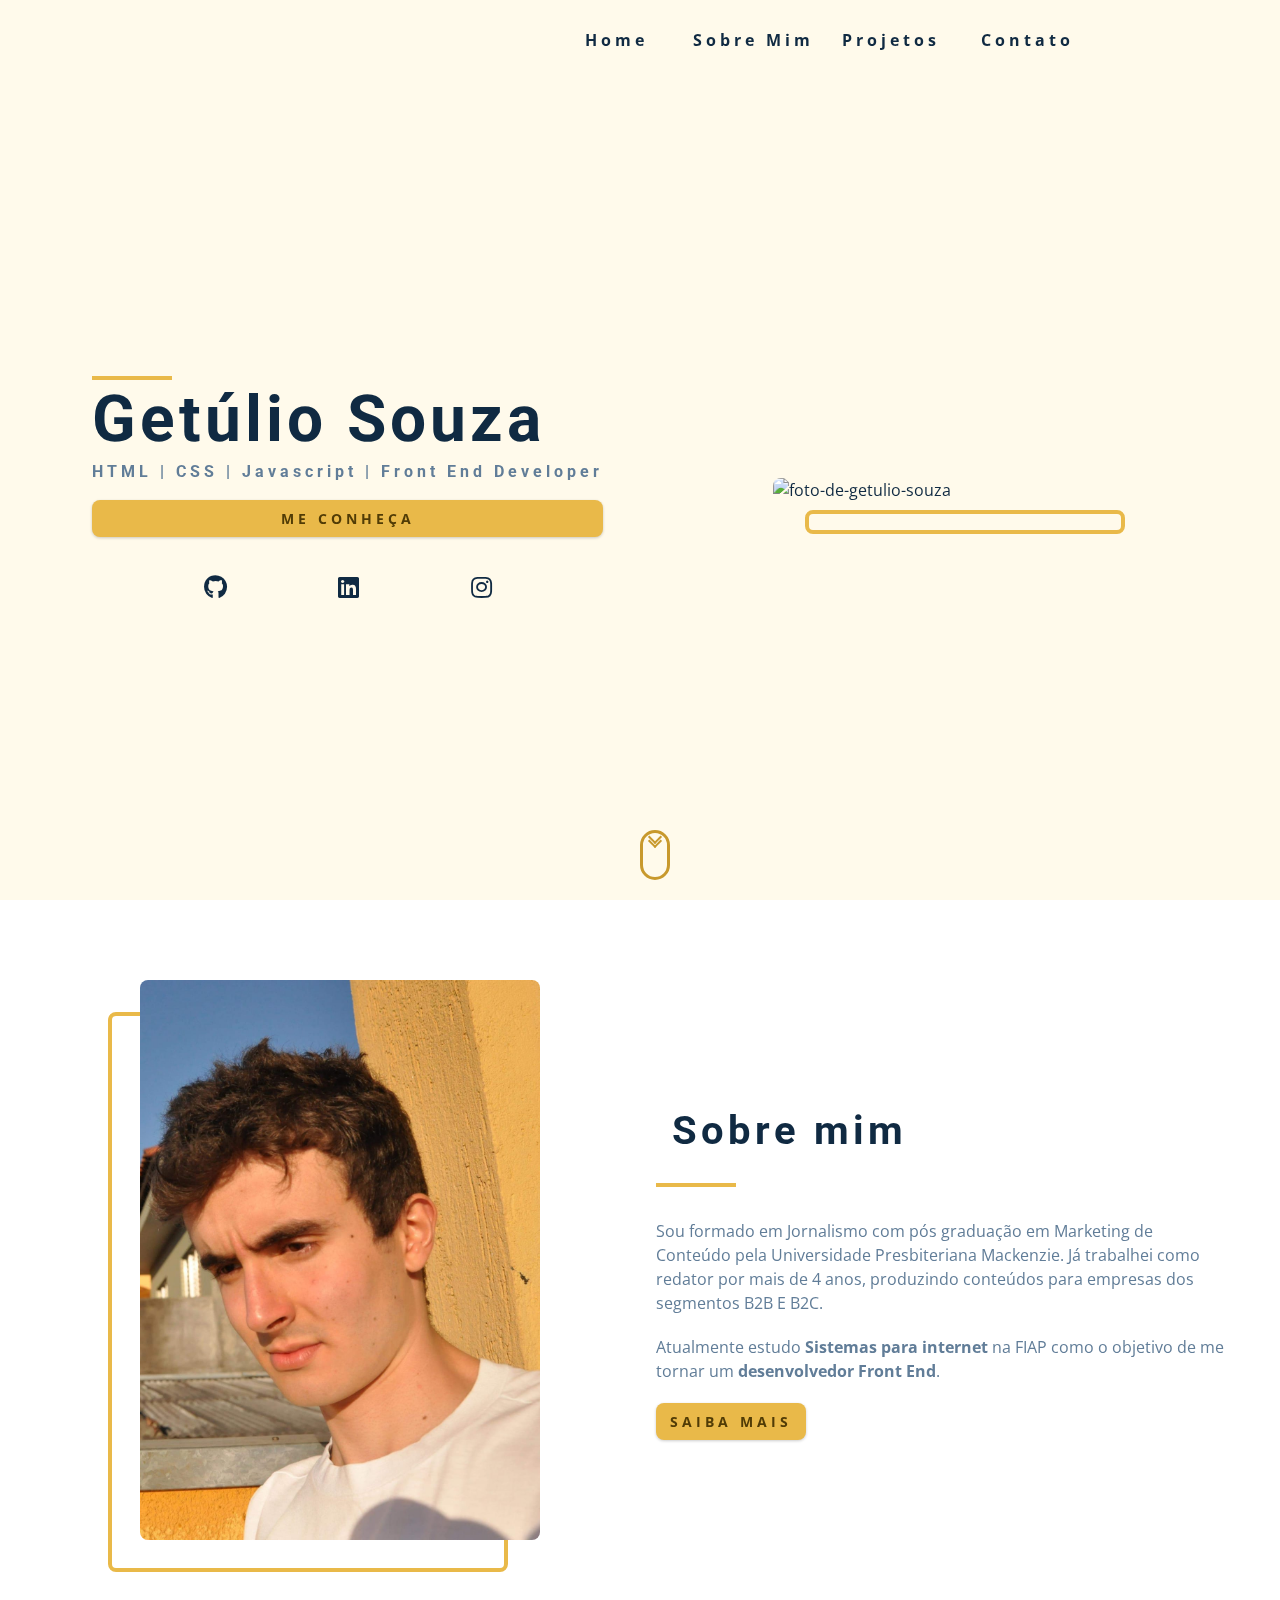
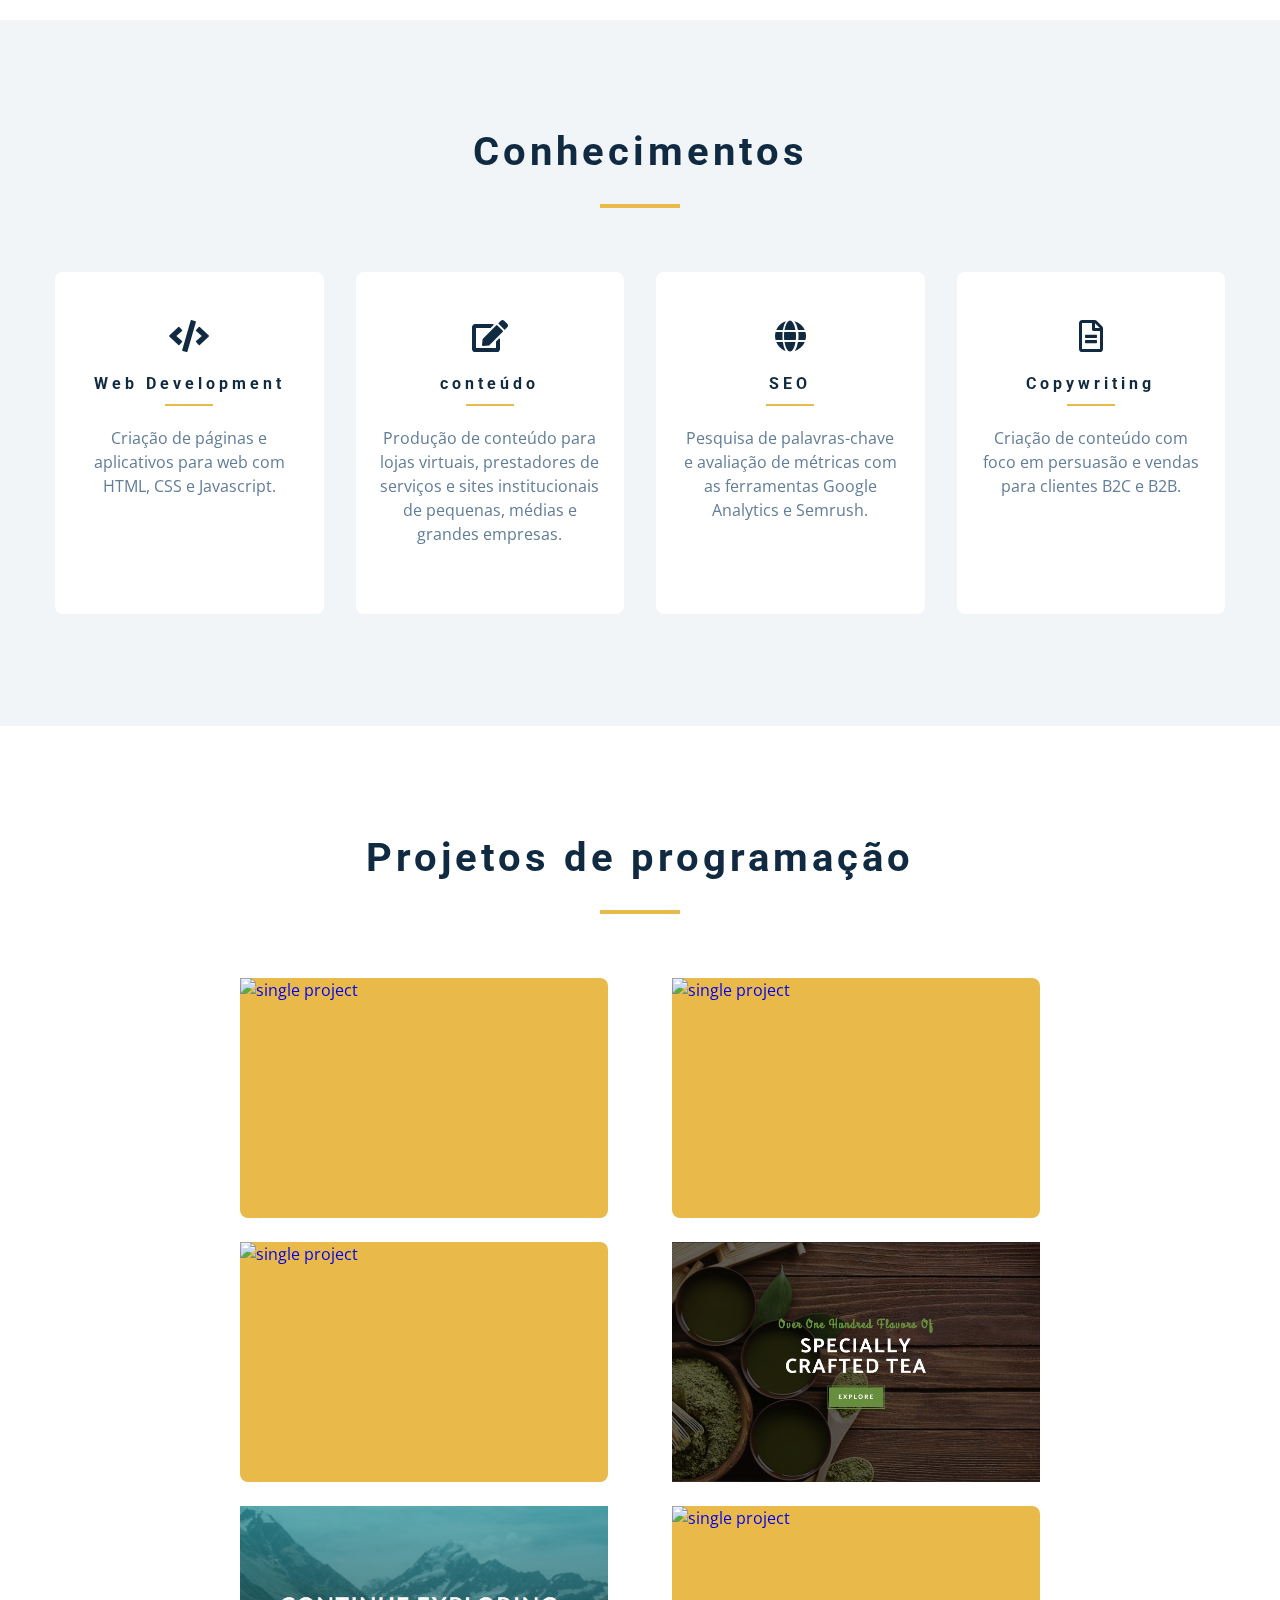
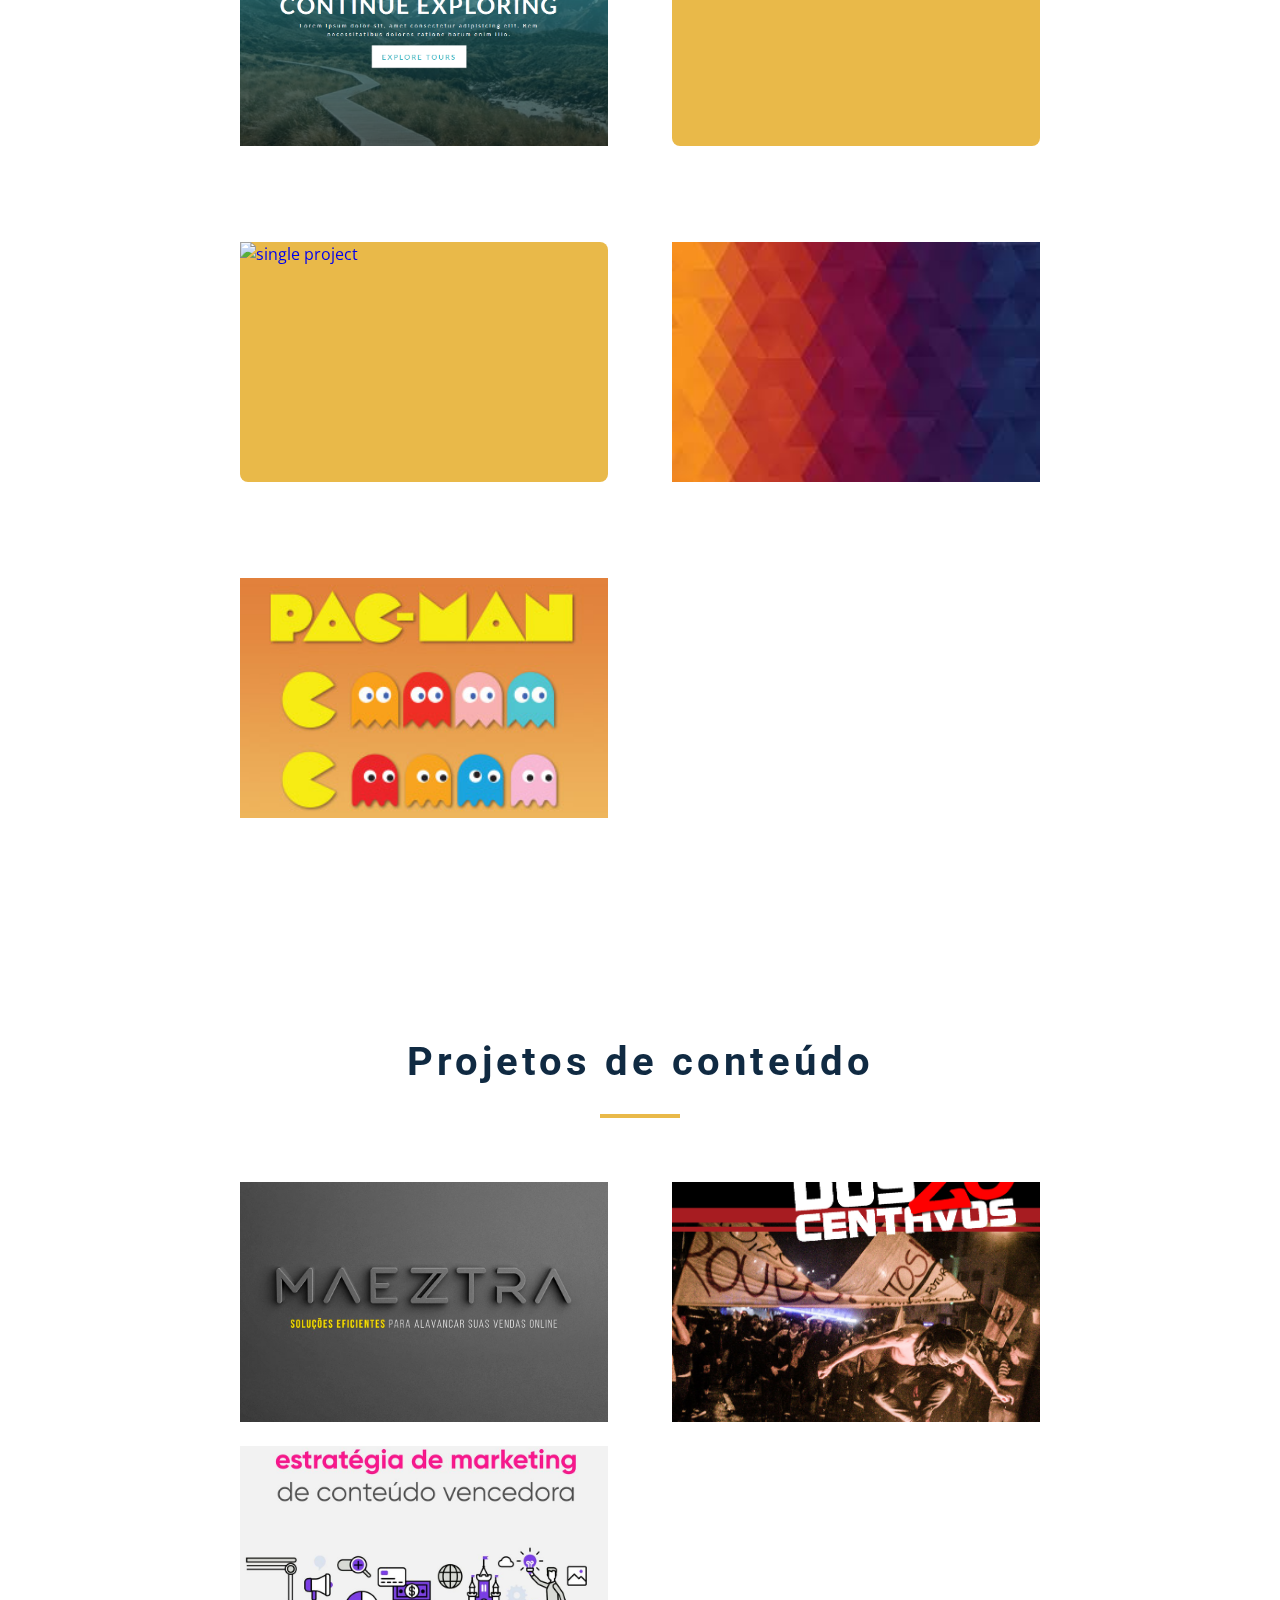
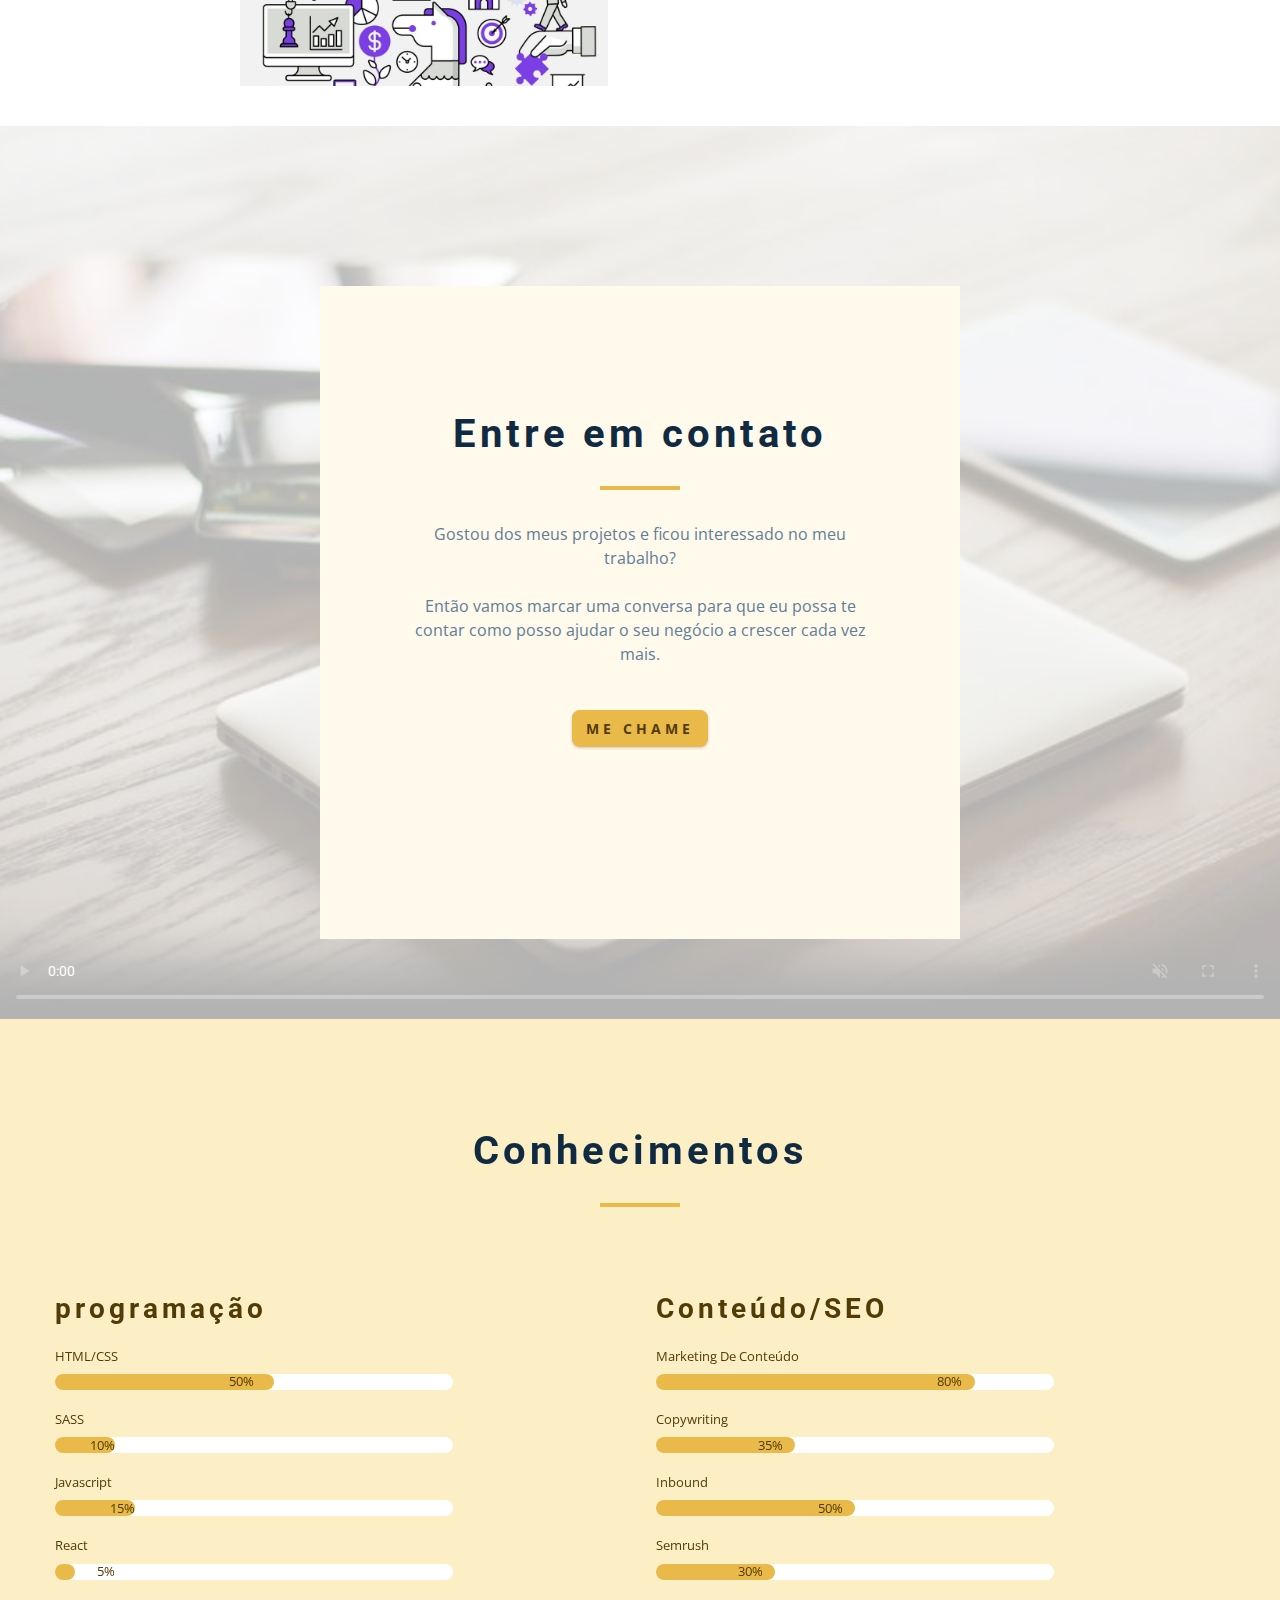
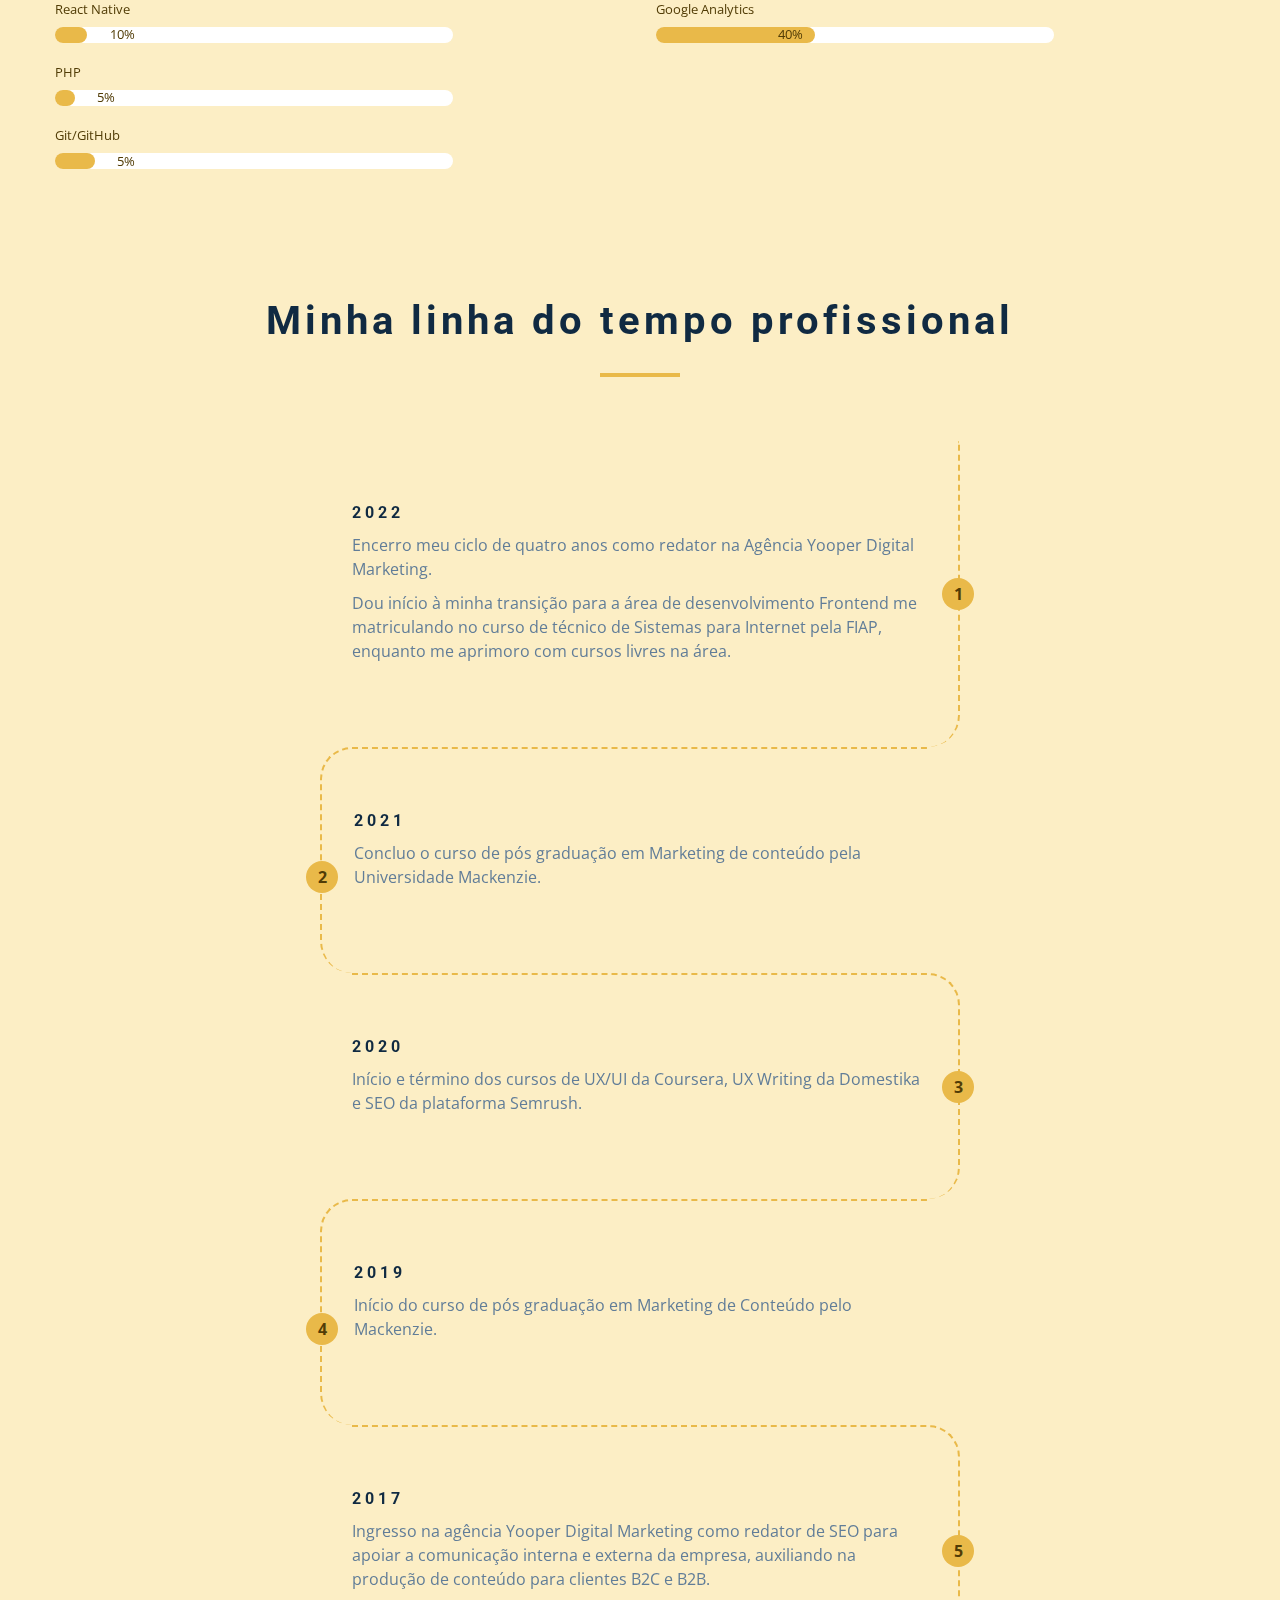
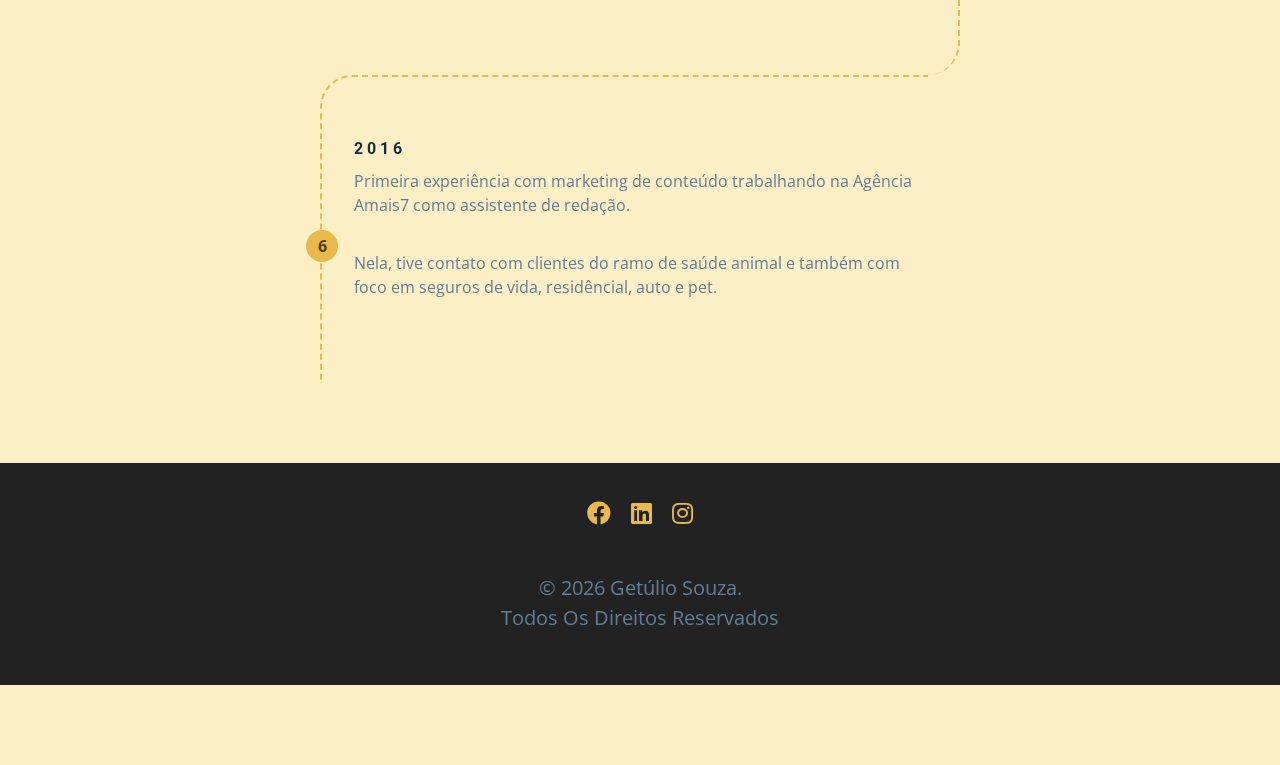
==== commit 053951a4: "ajustes pontuais na linha do tempo" ====
--- a/index.html
+++ b/index.html
@@ -1,287 +1,300 @@
 <!DOCTYPE html>
 <html lang="en">
-  <head>
-    <meta charset="UTF-8" />
-    <meta name="viewport" content="width=device-width, initial-scale=1.0" />
-    <title>Getúlio Souza || Portfólio</title>
-    <!-- tag for responsive website-->
-      <meta name="viewport" content="width-device-width, initial-scale=1.0">
-    <!-- font-awesome -->
-    <link
-      rel="stylesheet"
-      href="./fontawesome-free-5.12.1-web/css/all.min.css"
-    />
-    <!-- css -->
-    <link rel="stylesheet" href="./css/styles.css" />
-  </head>
-  <body>
-    <!-- navbar -->
-     <nav class="nav" id="nav">
-      <div class="nav-center">
-    <!-- nav header -->
-   <div class="nav-header">
-      <h2 class="nav-header-main"></h2>
-      <!-- <img src="./images/logo.svg" class="nav-logo" alt="nav logo"> -->
-      <button class="nav-btn" id="nav-btn">
-       <i class="fas fa-bars"></i>
-      </button>
-    </div>
-    <!-- nav links -->
-    <ul class="nav-links">
-      <li>
-        <a href="index.html">home</a>
-      </li>
-      <li>
-        <a href="#sobre-mim">Sobre mim</a>
-      </li>
-        <li>
-        <a href="projects.html">Projetos</a>
-      </li>
-        <li>
-        <a href="contact.html">Contato</a>
-      </li>
- <!--        <li>
+
+<head>
+  <meta charset="UTF-8" />
+  <meta name="viewport" content="width=device-width, initial-scale=1.0" />
+  <title>Getúlio Souza || Portfólio</title>
+  <!-- tag for responsive website-->
+  <meta name="viewport" content="width-device-width, initial-scale=1.0">
+  <!-- font-awesome -->
+  <link rel="stylesheet" href="./fontawesome-free-5.12.1-web/css/all.min.css" />
+  <!-- css -->
+  <link rel="stylesheet" href="./css/styles.css" />
+</head>
+
+<body>
+  <!-- navbar -->
+  <nav class="nav" id="nav">
+    <div class="nav-center">
+      <!-- nav header -->
+      <div class="nav-header">
+        <h2 class="nav-header-main"></h2>
+        <!-- <img src="./images/logo.svg" class="nav-logo" alt="nav logo"> -->
+        <button class="nav-btn" id="nav-btn">
+          <i class="fas fa-bars"></i>
+        </button>
+      </div>
+      <!-- nav links -->
+      <ul class="nav-links">
+        <li>
+          <a href="index.html">home</a>
+        </li>
+        <li>
+          <a href="#sobre-mim">Sobre mim</a>
+        </li>
+        <li>
+          <a href="projects.html">Projetos</a>
+        </li>
+        <li>
+          <a href="contact.html">Contato</a>
+        </li>
+        <!--        <li>
           <a href="blog.html">blog</a>
         </li> -->
-    </ul>
-    <!-- end of nav links -->
-      </div>
-     </nav>
-    <!-- end of navbar -->
-    <!-- sidebar -->
-<aside class="sidebar" id="sidebar">
-  <div>
-   <button class="close-btn" id="close-btn">
-   <i class="fas fa-times"></i>
-   </button>
-    <!-- nav links -->
-    <ul class="sidebar-links">
-      <li>
-        <a href="index.html">home</a>
-      </li>
-      <li>
-        <a href="about.html">Sobre mim</a>
-      </li>
-      <li>
-        <a href="projects.html">Projetos</a>
-      </li>
-      <li>
-        <a href="contact.html">Contato</a>
-      </li>
-    </ul>
-    <!-- social icons-->
-    <ul class="social-icons">
-    <li>
-      <a href="https://www.facebook.com/getulio.souza.3" class="social-icon">
-        <i class="fab fa-facebook"></i>
-      </a>
-    </li>
-<li>
-  <a href="https://www.linkedin.com/in/getulio-souza-97187590/" class="social-icon">
-    <i class="fab fa-linkedin"></i>
-  </a>
-</li>
-    <li>
-      <a href="https://www.instagram.com/getulio8101/" class="social-icon">
-        <i class="fab fa-instagram"></i>
-      </a>
-    </li>
-    </ul>
-    <!-- end of nav links -->
-  </div>
-</aside>
-    <!-- end of sidebar -->
-    <!-- header -->
-    <header class="hero">
-      <div class="section-center hero-center">
-        <article class="hero-info">
+      </ul>
+      <!-- end of nav links -->
+    </div>
+  </nav>
+  <!-- end of navbar -->
+  <!-- sidebar -->
+  <aside class="sidebar" id="sidebar">
+    <div>
+      <button class="close-btn" id="close-btn">
+        <i class="fas fa-times"></i>
+      </button>
+      <!-- nav links -->
+      <ul class="sidebar-links">
+        <li>
+          <a href="index.html">home</a>
+        </li>
+        <li>
+          <a href="about.html">Sobre mim</a>
+        </li>
+        <li>
+          <a href="projects.html">Projetos</a>
+        </li>
+        <li>
+          <a href="contact.html">Contato</a>
+        </li>
+      </ul>
+      <!-- social icons-->
+      <ul class="social-icons">
+        <li>
+          <a href="https://www.facebook.com/getulio.souza.3" class="social-icon">
+            <i class="fab fa-facebook"></i>
+          </a>
+        </li>
+        <li>
+          <a href="https://www.linkedin.com/in/getulio-souza-97187590/" class="social-icon">
+            <i class="fab fa-linkedin"></i>
+          </a>
+        </li>
+        <li>
+          <a href="https://www.instagram.com/getulio8101/" class="social-icon">
+            <i class="fab fa-instagram"></i>
+          </a>
+        </li>
+      </ul>
+      <!-- end of nav links -->
+    </div>
+  </aside>
+  <!-- end of sidebar -->
+  <!-- header -->
+  <header class="hero">
+    <div class="section-center hero-center">
+      <article class="hero-info">
+        <div class="underline"></div>
+        <h1>Getúlio Souza</h1>
+        <h4>HTML | CSS | Javascript | Front End Developer </h4>
+        <a href="contact.html" class="btn hero-btn">me conheça</a>
+        <!-- social icons-->
+        <ul class="social-icons hero-icons">
+          <li>
+            <a href="https://github.com/getulio-souza" class="social-icon" target="_blank">
+              <i class="fab fa-brands fa-github"></i>
+            </a>
+          </li>
+          <li>
+            <a href="https://www.linkedin.com/in/getulio-souza-97187590/" class="social-icon" target="_blank">
+              <i class="fab fa-linkedin"></i>
+            </a>
+          </li>
+          <li>
+            <a href="https://www.instagram.com/getulio8101/" class="social-icon" target="_blank">
+              <i class="fab fa-instagram"></i>
+            </a>
+          </li>
+        </ul>
+        <!-- scroll down to next page -->
+        <a href="#sobre-mim">
+          <div class="scroll-down"></div>
+        </a>
+        <!-- end of social icons-->
+      </article>
+      <article class="hero-img">
+        <img src="./images/new_photo.png" class="hero-photo" alt="foto-de-getulio-souza">
+      </article>
+  </header>
+  <!-- end of header -->
+  <!-- about -->
+  <section class="section about" id="sobre-mim">
+    <div class="section-center about-center">
+      <!-- about img-->
+      <article class="about-img">
+        <img src="./images/WhatsApp Image 2022-01-31 at 18.29.07.jpeg" class="hero-photo" alt="about img">
+      </article>
+      <!-- about info-->
+      <article class="about-info">
+        <!-- section title-->
+        <div class="section-title about-title">
+          <h2 id="#sobre-mim">Sobre mim</h2>
           <div class="underline"></div>
-          <h1>Getúlio Souza</h1>
-          <h4>HTML | CSS | Javascript | Front End Developer  </h4>
-          <a href="contact.html" class="btn hero-btn">me conheça</a>
-    <!-- social icons-->
-    <ul class="social-icons hero-icons">
-      <li>
-        <a href="https://www.facebook.com/getulio.souza.3" class="social-icon" target="_blank">
-          <i class="fab fa-facebook"></i>
-        </a>
-      </li>
-      <li>
-        <a href="https://www.linkedin.com/in/getulio-souza-97187590/" class="social-icon" target="_blank">
-          <i class="fab fa-linkedin"></i>
-        </a>
-      </li>
-      <li>
-        <a href="https://www.instagram.com/getulio8101/" class="social-icon" target="_blank">
-          <i class="fab fa-instagram"></i>
-        </a>
-      </li>
-    </ul>
-    <!-- scroll down to next page -->
-    <a href="#sobre-mim">
-      <div class="scroll-down"></div>
-    </a>
-        <!-- end of social icons-->
-        </article>
-        <article class="hero-img">
-          <img src="./images/new_photo.png" class="hero-photo" alt="foto-de-getulio-souza">
-        </article>
-    </header>
-    <!-- end of header -->
-    <!-- about -->
-     <section class="section about" id="sobre-mim">
-       <div class="section-center about-center">
-         <!-- about img-->
-        <article class="about-img">
-          <img src="./images/WhatsApp Image 2022-01-31 at 18.29.07.jpeg" class="hero-photo" alt="about img">
-        </article>
-        <!-- about info-->
-        <article class="about-info">
-          <!-- section title-->
-          <div class="section-title about-title">
-            <h2 id="#sobre-mim">Sobre mim</h2>
-            <div class="underline"></div>
-          </div>
-          <!-- end of section title-->
-          <p> Sou formado em Jornalismo com pós graduação em Marketing de Conteúdo pela Universidade Presbiteriana Mackenzie. Já trabalhei como redator por mais de 4 anos, produzindo conteúdos para empresas dos segmentos B2B E B2C.</p>
-          <p>Atualmente estudo <b>Sistemas para internet</b> na FIAP como o objetivo de me tornar um <b>desenvolvedor Front End</b>.</p>
-     <a href="about.html" class="btn">saiba mais</a>
-       </article>
-       </div>
-     </section>
-    <!-- end of about -->
-    <!-- services -->
-       <section class="section bg-grey">
-         <!-- section title-->
-         <div class="section-title">
-           <h2>Conhecimentos</h2>
-           <div class="underline"></div>
-         </div>
-       <!-- end of section title-->
-       <div class="services-center section-center">
-        <!--single service-->
-        <article class="service">
-          <i class="fa fa-code service-icon"></i>
-          <h4>Web Development</h4>
-          <div class="underline"></div>
-          <p>Criação de páginas e aplicativos para web com HTML, CSS e Javascript.</p>
-        </article>
-        <!--end of single service-->
-         <!--single service-->
-         <article class="service">
-           <i class="fas fa-edit service-icon"></i>
-           <h4>conteúdo</h4>
-           <div class="underline"></div>
-      <p>Produção de conteúdo para lojas virtuais, prestadores de serviços e sites institucionais de pequenas, médias e grandes empresas.</p>
-         </article>
-         <!--end of single service-->
-        <!--single service-->
-        <article class="service">
-          <i class="fas fa-globe service-icon"></i>
-          <h4>SEO</h4>
-          <div class="underline"></div>
-          <p>Pesquisa de palavras-chave e avaliação de métricas com as ferramentas Google Analytics e Semrush.</p>
-        </article>
-        <!--end of single service-->
-        <!--single service-->
-        <article class="service">
-          <i class="far fa-file-alt service-icon"></i>
-          <h4>Copywriting</h4>
-          <div class="underline"></div>
-          <p>Criação de conteúdo com foco em persuasão e vendas para clientes B2C e B2B.</p>
-        </article>
-        <!--end of single service-->
-       </div>
-       </section>
-    <!-- end of services -->
-    <!-- projects -->
-     <section class="section projects">
-       <!--section title-->
-       <div class="section-title">
-         <h2>Projetos de programação</h2>
-         <div class="underline"></div>
-       </div>
-      <!--end of section title-->
-       <div class="section-center projects-center">
-  <!--single project-->
-  <a href="https://www.mpozenato.com.br/escritorio-e-home-office/monte-o-seu-home-office" class="project-6"
-    target="_blank">
-    <article class="project">
-      <img src="https://cdn.pegadesconto.com.br/2020/03/logotipo-desconto-loja-mpozenato.png" alt="single project"
-        class="project-img">
-      <div class="project-info">
-        <h4>Landing Page (Home office)</h4>
-        <p>Mpozenato Móveis</p>
-      </div>
-    </article>
-  </a>
-  <!--end of single project-->
-  <!--single project-->
-  <a href="https://www.unica.com.vc/lp-de-ar-condicionado" class="project-6" target="_blank">
-    <article class="project">
-      <img src="https://images-submarino.b2w.io/marketplace/logo/grande/17586530000166.jpg" alt="single project"
-        class="project-img">
-      <div class="project-info">
-        <h4>Landing Page (Ar Condicionado)</h4>
-        <p>Única Ar Condicionado</p>
-      </div>
-    </article>
-  </a>
-  <!--end of single project-->
-        <!--single project-->
-        <a href="https://my-first-website-tea-station.netlify.app/" class="project-3" target="_blank">
-          <article class="project">
-            <img src="./images/meus projetos/tea-station.PNG" alt="single project" class="project-img">
-            <div class="project-info">
-              <h4>Tea Station Website</h4>
-              <p>Udemy HTML/CSS project</p>
-            </div>
-          </article>
-        </a>
-        <!--end of single project-->
-        <!--single project-->
-        <a href="https://backroads-tour-company-version-1.netlify.app/" class="project-4" target="_blank">
-          <article class="project">
-            <img src="./images/meus projetos/backroads-company.PNG" alt="single project" class="project-img">
-            <div class="project-info">
-              <h4>Backroads Tour Company</h4>
-              <p>Udemy HTML/CSS project</p>
-            </div>
-          </article>
-        </a>
-        <!--end of single project-->
-  <!--single project-->
-  <a href="https://tailwind-first-project-lp.netlify.app/" class="project-6" target="_blank">
-    <article class="project">
-      <img
-        src="https://res.cloudinary.com/practicaldev/image/fetch/s--UPIEfot6--/c_limit%2Cf_auto%2Cfl_progressive%2Cq_auto%2Cw_880/https://dev-to-uploads.s3.amazonaws.com/i/ovqzl94szusdjkbddlhw.png"
-        alt="single project" class="project-img">
-      <div class="project-info">
-        <h4>Landing Page (Tailwind)</h4>
-        <p>Bookmark Page</p>
-      </div>
-    </article>
-  </a>
-  <!--end of single project-->
-    <!--single project-->
-    <a href="https://menu-fast-food.netlify.app/" class="project-6" target="_blank">
-      <article class="project">
-        <img
-          src="https://static.vecteezy.com/system/resources/previews/001/870/093/non_2x/little-fast-food-store-building-facade-free-vector.jpg"
-          alt="single project" class="project-img">
-        <div class="project-info">
-          <h4>Cardápio de restaurante fast food</h4>
-          <p>Udemy</p>
-        </div>
-      </article>
-    </a>
-    <!--end of single project-->
+        </div>
+        <!-- end of section title-->
+        <p> Sou formado em Jornalismo com pós graduação em Marketing de Conteúdo pela Universidade Presbiteriana
+          Mackenzie. Já trabalhei como redator por mais de 4 anos, produzindo conteúdos para empresas dos segmentos B2B
+          E B2C.</p>
+        <p>Atualmente estudo <b>Sistemas para internet</b> na FIAP como o objetivo de me tornar um <b>desenvolvedor
+            Front End</b>.</p>
+        <a href="about.html" class="btn">saiba mais</a>
+      </article>
+    </div>
+  </section>
+  <!-- end of about -->
+  <!-- services -->
+  <section class="section bg-grey">
+    <!-- section title-->
+    <div class="section-title">
+      <h2>Conhecimentos</h2>
+      <div class="underline"></div>
+    </div>
+    <!-- end of section title-->
+    <div class="services-center section-center">
+      <!--single service-->
+      <article class="service">
+        <i class="fa fa-code service-icon"></i>
+        <h4>Web Development</h4>
+        <div class="underline"></div>
+        <p>Criação de páginas e aplicativos para web com HTML, CSS e Javascript.</p>
+      </article>
+      <!--end of single service-->
+      <!--single service-->
+      <article class="service">
+        <i class="fas fa-edit service-icon"></i>
+        <h4>conteúdo</h4>
+        <div class="underline"></div>
+        <p>Produção de conteúdo para lojas virtuais, prestadores de serviços e sites institucionais de pequenas, médias
+          e grandes empresas.</p>
+      </article>
+      <!--end of single service-->
+      <!--single service-->
+      <article class="service">
+        <i class="fas fa-globe service-icon"></i>
+        <h4>SEO</h4>
+        <div class="underline"></div>
+        <p>Pesquisa de palavras-chave e avaliação de métricas com as ferramentas Google Analytics e Semrush.</p>
+      </article>
+      <!--end of single service-->
+      <!--single service-->
+      <article class="service">
+        <i class="far fa-file-alt service-icon"></i>
+        <h4>Copywriting</h4>
+        <div class="underline"></div>
+        <p>Criação de conteúdo com foco em persuasão e vendas para clientes B2C e B2B.</p>
+      </article>
+      <!--end of single service-->
+    </div>
+  </section>
+  <!-- end of services -->
+  <!-- projects -->
+  <section class="section projects">
+    <!--section title-->
+    <div class="section-title">
+      <h2>Projetos de programação</h2>
+      <div class="underline"></div>
+    </div>
+    <!--end of section title-->
+    <div class="section-center projects-center">
+      <!--single project-->
+      <a href="https://www.mediafire.com/file/7xqzsyl6wu7rjls/loglife.apk/file" class="project-6" target="_blank">
+        <article class="project">
+          <img src="http://secomunicacao.com.br/wp-content/uploads/2018/11/LogLife.png" alt="single project"
+            class="project-img">
+          <div class="project-info">
+            <h4>App (React Native)</h4>
+            <p>LogLife Logística</p>
+          </div>
+        </article>
+      </a>
+      <!--end of single project-->
+      <!--single project-->
+      <a href="https://www.mpozenato.com.br/escritorio-e-home-office/monte-o-seu-home-office" class="project-6"
+        target="_blank">
+        <article class="project">
+          <img src="https://cdn.pegadesconto.com.br/2020/03/logotipo-desconto-loja-mpozenato.png" alt="single project"
+            class="project-img">
+          <div class="project-info">
+            <h4>Landing Page (Home office)</h4>
+            <p>Mpozenato Móveis</p>
+          </div>
+        </article>
+      </a>
+      <!--end of single project-->
+      <!--single project-->
+      <a href="https://www.unica.com.vc/lp-de-ar-condicionado" class="project-6" target="_blank">
+        <article class="project">
+          <img src="https://images-submarino.b2w.io/marketplace/logo/grande/17586530000166.jpg" alt="single project"
+            class="project-img">
+          <div class="project-info">
+            <h4>Landing Page (Ar Condicionado)</h4>
+            <p>Única Ar Condicionado</p>
+          </div>
+        </article>
+      </a>
+      <!--end of single project-->
+      <!--single project-->
+      <a href="https://my-first-website-tea-station.netlify.app/" class="project-3" target="_blank">
+        <article class="project">
+          <img src="./images/meus projetos/tea-station.PNG" alt="single project" class="project-img">
+          <div class="project-info">
+            <h4>Tea Station Website</h4>
+            <p>Udemy HTML/CSS project</p>
+          </div>
+        </article>
+      </a>
+      <!--end of single project-->
+      <!--single project-->
+      <a href="https://backroads-tour-company-version-1.netlify.app/" class="project-4" target="_blank">
+        <article class="project">
+          <img src="./images/meus projetos/backroads-company.PNG" alt="single project" class="project-img">
+          <div class="project-info">
+            <h4>Backroads Tour Company</h4>
+            <p>Udemy HTML/CSS project</p>
+          </div>
+        </article>
+      </a>
+      <!--end of single project-->
+      <!--single project-->
+      <a href="https://tailwind-first-project-lp.netlify.app/" class="project-6" target="_blank">
+        <article class="project">
+          <img
+            src="https://res.cloudinary.com/practicaldev/image/fetch/s--UPIEfot6--/c_limit%2Cf_auto%2Cfl_progressive%2Cq_auto%2Cw_880/https://dev-to-uploads.s3.amazonaws.com/i/ovqzl94szusdjkbddlhw.png"
+            alt="single project" class="project-img">
+          <div class="project-info">
+            <h4>Landing Page (Tailwind)</h4>
+            <p>Bookmark Page</p>
+          </div>
+        </article>
+      </a>
+      <!--end of single project-->
+      <!--single project-->
+      <a href="https://menu-fast-food.netlify.app/" class="project-6" target="_blank">
+        <article class="project">
+          <img
+            src="https://static.vecteezy.com/system/resources/previews/001/870/093/non_2x/little-fast-food-store-building-facade-free-vector.jpg"
+            alt="single project" class="project-img">
+          <div class="project-info">
+            <h4>Cardápio de restaurante fast food</h4>
+            <p>Udemy</p>
+          </div>
+        </article>
+      </a>
+      <!--end of single project-->
       <!--single project-->
       <a href="https://cores-aleatorias.netlify.app/" class="project-6" target="_blank">
         <article class="project">
-          <img
-            src="./images/meus projetos/colors.jpg"
-            alt="single project" class="project-img">
+          <img src="./images/meus projetos/colors.jpg" alt="single project" class="project-img">
           <div class="project-info">
             <h4>Color flipper (simple/hex)</h4>
             <p>Udemy</p>
@@ -289,182 +302,189 @@
         </article>
       </a>
       <!--end of single project-->
-  <!--single project-->
-  <a href="https://pacman-project-beta.netlify.app/" class="project-6" target="_blank">
-    <article class="project">
-      <img src="./images/meus projetos/pacman.jpg" alt="single project" class="project-img">
-      <div class="project-info">
-        <h4>Pacman game)</h4>
-        <p>Youtube</p>
+      <!--single project-->
+      <a href="https://pacman-project-beta.netlify.app/" class="project-6" target="_blank">
+        <article class="project">
+          <img src="./images/meus projetos/pacman.jpg" alt="single project" class="project-img">
+          <div class="project-info">
+            <h4>Pacman game)</h4>
+            <p>Youtube</p>
+          </div>
+        </article>
+      </a>
+      <!--end of single project-->
+    </div>
+  </section>
+  <!-- end of projects -->
+
+
+  <!-- content projects -->
+  <section class="section projects">
+    <!--section title-->
+    <div class="section-title">
+      <h2>Projetos de conteúdo</h2>
+      <div class="underline"></div>
+    </div>
+    <!--end of section title-->
+    <div class="section-center projects-center">
+      <!--single project-->
+      <a href="https://maeztra.com/e-book-google-analytics-2020/" class="project-5" target="_blank">
+        <article class="project">
+          <img src="./images/meus projetos/Maeztra-Solucoes-em-operacoes-online.jpg" alt="single project"
+            class="project-img">
+          <div class="project-info">
+            <h4>E-book Google Analytics</h4>
+            <p>Maeztra</p>
+          </div>
+        </article>
+      </a>
+      <!--end of single project-->
+      <!--single project-->
+      <a href="https://a4cd2ea1-5411-4a27-ad0b-f528d8c74870.filesusr.com/ugd/827f48_15d2b6efe7014534afa208b375c8f619.pdf"
+        class="project-6" target="_blank">
+        <article class="project">
+          <img src="./images/meus projetos/capa-2.jpg" alt="single project" class="project-img">
+          <div class="project-info">
+            <h4>Livro - A Dielética dos 20 centavos</h4>
+            <p>TCC - Mackenzie</p>
+          </div>
+        </article>
+      </a>
+      <!--end of single project-->
+      <!--single project-->
+      <a href="https://drive.google.com/file/d/1Xf7FKdBdYBpgxwbkgEPW5DvhJO4tzYoa/view?usp=sharing" class="project-6"
+        target="_blank">
+        <article class="project">
+          <img src="./images/meus projetos/ebook.JPG" alt="single project" class="project-img">
+          <div class="project-info">
+            <h4>Livro - A Dielética dos 20 centavos</h4>
+            <p>TCC - Mackenzie</p>
+          </div>
+        </article>
+      </a>
+      <!--end of single project-->
+    </div>
+  </section>
+  <!-- end of projects -->
+  <!-- connect -->
+  <section class="connect">
+    <video controls autoplay muted loop class="video-container" poster="./images/project-1.jpeg">
+      <source src="./videos/connect.mp4" type="video/mp4">
+      Desculpe, mas o seu navegador não suporta este tipo de vídeo. Por favor, tente outro.
+    </video>
+    <div class="video-banner">
+      <!-- section title-->
+      <div class="section-title">
+        <br>
+        <br>
+        <h2>Entre em contato</h2>
+        <div class="underline"></div>
       </div>
-    </article>
-  </a>
-  <!--end of single project-->
-       </div>
-     </section>
-        <!-- end of projects -->
-
-
-<!-- content projects -->
-<section class="section projects">
-  <!--section title-->
-  <div class="section-title">
-    <h2>Projetos de conteúdo</h2>
-    <div class="underline"></div>
-  </div>
-  <!--end of section title-->
-  <div class="section-center projects-center">
-    <!--single project-->
-    <a href="https://maeztra.com/e-book-google-analytics-2020/" class="project-5" target="_blank">
-      <article class="project">
-        <img src="./images/meus projetos/Maeztra-Solucoes-em-operacoes-online.jpg" alt="single project"
-          class="project-img">
-        <div class="project-info">
-          <h4>E-book Google Analytics</h4>
-          <p>Maeztra</p>
-        </div>
-      </article>
-    </a>
-    <!--end of single project-->
-    <!--single project-->
-    <a href="https://a4cd2ea1-5411-4a27-ad0b-f528d8c74870.filesusr.com/ugd/827f48_15d2b6efe7014534afa208b375c8f619.pdf"
-      class="project-6" target="_blank">
-      <article class="project">
-        <img src="./images/meus projetos/capa-2.jpg" alt="single project" class="project-img">
-        <div class="project-info">
-          <h4>Livro - A Dielética dos 20 centavos</h4>
-          <p>TCC - Mackenzie</p>
-        </div>
-      </article>
-    </a>
-    <!--end of single project-->
-    <!--single project-->
-    <a href="https://drive.google.com/file/d/1Xf7FKdBdYBpgxwbkgEPW5DvhJO4tzYoa/view?usp=sharing"
-      class="project-6" target="_blank">
-      <article class="project">
-        <img src="./images/meus projetos/ebook.JPG" alt="single project" class="project-img">
-        <div class="project-info">
-          <h4>Livro - A Dielética dos 20 centavos</h4>
-          <p>TCC - Mackenzie</p>
-        </div>
-      </article>
-    </a>
-    <!--end of single project-->
-  </div>
-</section>
-<!-- end of projects -->
-    <!-- connect -->
-      <section class="connect">
-        <video
-        controls
-        autoplay
-        muted loop
-        class="video-container"
-        poster="./images/project-1.jpeg">
-        <source src="./videos/connect.mp4" type="video/mp4">
-        Desculpe, mas o seu navegador não suporta este tipo de vídeo. Por favor, tente outro.
-      </video>
-      <div class="video-banner">
-        <!-- section title-->
-        <div class="section-title">
-          <br>
-          <br>
-          <h2>Entre em contato</h2>
-          <div class="underline"></div>
-        </div>
-        <!-- end of section title-->
-        <p class="video-text">
-          Gostou dos meus projetos e ficou interessado no meu trabalho?
-          <br>
-          <br>
-          Então vamos marcar uma conversa para que eu possa te contar como posso ajudar o seu negócio a crescer cada vez mais.
-        </p>
+      <!-- end of section title-->
+      <p class="video-text">
+        Gostou dos meus projetos e ficou interessado no meu trabalho?
         <br>
-        <a href="contact.html" class="btn">me chame</a>
-      </div>
-      </section>
-    <!-- end of connect -->
-
-    <!-- conhecimentos em conteúdo -->
-    <section class="section skills">
-        <!-- section title-->
-        <div class="section-title">
-          <h2>Conhecimentos</h2>
-          <div class="underline"></div>
-        </div>
-        <!-- end of section title-->
+        <br>
+        Então vamos marcar uma conversa para que eu possa te contar como posso ajudar o seu negócio a crescer cada vez
+        mais.
+      </p>
+      <br>
+      <a href="contact.html" class="btn">me chame</a>
+    </div>
+  </section>
+  <!-- end of connect -->
+
+  <!-- conhecimentos em conteúdo -->
+  <section class="section skills">
+    <!-- section title-->
+    <div class="section-title">
+      <h2>Conhecimentos</h2>
+      <div class="underline"></div>
+    </div>
+    <!-- end of section title-->
     <section class="section-center skills-center">
-            <!-- programação-->
-            <article>
-              <h3>programação</h3>
-              <!--single skill-->
-              <div class="skill">
-                <p>HTML/CSS</p>
-                <div class="skill-container">
-                 <div class="skill-value value-55"></div>
-                 <p class="skill-text-2 skill-text-50">
-                   50%
-                 </p>
-                </div>
-              </div>
-              <!--end of single skill-->
-              <!--single skill-->
-              <div class="skill">
-                <p>SASS</p>
-                <div class="skill-container">
-                 <div class="skill-value value-15"></div>
-                 <p class="skill-text-2 skill-text-15">
-                   10%
-                 </p>
-                </div>
-              </div>
-              <!--end of single skill-->
-              <!--single skill-->
-              <div class="skill">
-                <p>Javascript</p>
-                <div class="skill-container">
-                 <div class="skill-value value-20"></div>
-                 <p class="skill-text-2 skill-text-20">
-                   15%
-                 </p>
-                </div>
-              </div>
-              <!--end of single skill-->
-              <!--single skill-->
-              <div class="skill">
-                <p>React</p>
-                <div class="skill-container">
-                 <div class="skill-value value-5"></div>
-                 <p class="skill-text-2 skill-text-11">
-                   5%
-                 </p>
-                </div>
-              </div>
-              <!--end of single skill-->
-               <!--single skill-->
-              <div class="skill">
-                <p>PHP</p>
-                <div class="skill-container">
-                 <div class="skill-value value-5"></div>
-                 <p class="skill-text-2 skill-text-11">
-                   5%
-                 </p>
-                </div>
-              </div>
-              <!--end of single skill-->
-              <!--single skill-->
-              <div class="skill">
-                <p>Git/GitHub</p>
-                <div class="skill-container">
-                 <div class="skill-value value-10"></div>
-                 <p class="skill-text-2 skill-text-9">
-                   5%
-                 </p>
-                </div>
-              </div>
-              <!--end of single skill-->
-              <!--single skill-->
-              <!-- <div class="skill">
+      <!-- programação-->
+      <article>
+        <h3>programação</h3>
+        <!--single skill-->
+        <div class="skill">
+          <p>HTML/CSS</p>
+          <div class="skill-container">
+            <div class="skill-value value-55"></div>
+            <p class="skill-text-2 skill-text-50">
+              50%
+            </p>
+          </div>
+        </div>
+        <!--end of single skill-->
+        <!--single skill-->
+        <div class="skill">
+          <p>SASS</p>
+          <div class="skill-container">
+            <div class="skill-value value-15"></div>
+            <p class="skill-text-2 skill-text-15">
+              10%
+            </p>
+          </div>
+        </div>
+        <!--end of single skill-->
+        <!--single skill-->
+        <div class="skill">
+          <p>Javascript</p>
+          <div class="skill-container">
+            <div class="skill-value value-20"></div>
+            <p class="skill-text-2 skill-text-20">
+              15%
+            </p>
+          </div>
+        </div>
+        <!--end of single skill-->
+        <!--single skill-->
+        <div class="skill">
+          <p>React</p>
+          <div class="skill-container">
+            <div class="skill-value value-5"></div>
+            <p class="skill-text-2 skill-text-15">
+              5%
+            </p>
+          </div>
+        </div>
+        <!--end of single skill-->
+        <!--single skill-->
+        <div class="skill">
+          <p>React Native</p>
+          <div class="skill-container">
+            <div class="skill-value value-8"></div>
+            <p class="skill-text-2 skill-text-20">
+              10%
+            </p>
+          </div>
+        </div>
+        <!--end of single skill-->
+        <!--single skill-->
+        <div class="skill">
+          <p>PHP</p>
+          <div class="skill-container">
+            <div class="skill-value value-5"></div>
+            <p class="skill-text-2 skill-text-15">
+              5%
+            </p>
+          </div>
+        </div>
+        <!--end of single skill-->
+        <!--single skill-->
+        <div class="skill">
+          <p>Git/GitHub</p>
+          <div class="skill-container">
+            <div class="skill-value value-10"></div>
+            <p class="skill-text-2 skill-text-20">
+              5%
+            </p>
+          </div>
+        </div>
+        <!--end of single skill-->
+        <!--single skill-->
+        <!-- <div class="skill">
                 <p>React</p>
                 <div class="skill-container">
                  <div class="skill-value value-10"></div>
@@ -473,8 +493,8 @@
                  </p>
                 </div>
                  </div> -->
-                 <!--end of single skill-->
-            </article>
+        <!--end of single skill-->
+      </article>
       <!-- conteúdo-->
       <article>
         <h3>Conteúdo/SEO</h3>
@@ -482,10 +502,10 @@
         <div class="skill">
           <p>Marketing de conteúdo</p>
           <div class="skill-container">
-           <div class="skill-value value-80"></div>
-           <p class="skill-text skill-text-80">
-             80%
-           </p>
+            <div class="skill-value value-80"></div>
+            <p class="skill-text skill-text-80">
+              80%
+            </p>
           </div>
         </div>
         <!--end of single skill-->
@@ -534,103 +554,110 @@
         </div>
         <!--end of single skill-->
       </article>
-    <!-- end of skills -->
+      <!-- end of skills -->
     </section>
 
     <!-- timeline -->
-      <section class="section timeline">
-          <!-- section title-->
-          <div class="section-title">
-            <h2>Minha linha do tempo profissional</h2>
-            <div class="underline"></div>
-          </div>
-          <!-- end of section title-->
-          <div class="section-center timeline-center">
-            <!--single timeline-->
-            <article class="timeline-item">
-              <h4>2022</h4>
-              <p>Dou início à minha transição para a área de desenvolvimento Frontend me matriculando no curso de técnico de Sistemas para Internet pela FIAP, enquanto me aprimoro com cursos livres na área.</p>
-              <span class="number">
-              1
-              </span>
-            </article>
-            <!--end of single timeline-->
-            <!--single timeline-->
-            <article class="timeline-item">
-              <h4>2021</h4>
-              <p>Concluo o curso de pós graduação em Marketing de conteúdo pela Universidade Mackenzie e encerro meu ciclo de quatro anos como redator na Agência Yooper Digital Marketing.</p>
-              <span class="number">
-              2
-              </span>
-            </article>
-            <!--end of single timeline-->
-            <!--single timeline-->
-            <article class="timeline-item">
-              <h4>2020</h4>
-              <p>Início e término dos cursos de UX/UI da Coursera, UX Writing da Domestika e SEO da plataforma Semrush.</p>
-              <span class="number">
-                2
-              </span>
-            </article>
-            <!--end of single timeline-->
-            <!--single timeline-->
-            <article class="timeline-item">
-              <h4>2019</h4>
-              <p>Início do curso de pós graduação em Marketing de Conteúdo pelo Mackenzie.</p>
-              <span class="number">
-                2
-              </span>
-            </article>
-            <!--end of single timeline-->
-            <!--single timeline-->
-            <article class="timeline-item">
-              <h4>2017</h4>
-              <p>Ingresso na agência Yooper Digital Marketing como redator de SEO para apoiar a comunicação interna e externa da empresa, auxiliando na produção de conteúdo para clientes B2C e B2B.</p>
-              <span class="number">
-                3
-              </span>
-            </article>
-            <!--end of single timeline-->
-            <!--single timeline-->
-            <article class="timeline-item">
-              <h4>2016</h4>
-              <p>Primeira experiência com marketing de conteúdo trabalhando na Agência Amais7 como assistente de redação.</p>
-              <br>
-              <p>Nela, tive contato com clientes do ramo de saúde animal e também com foco em seguros de vida, residêncial, auto e pet.</p>
-              <span class="number">
-                4
-              </span>
-            </article>
-            <!--end of single timeline-->
-
-          </div>
-      </section>
+    <section class="section timeline">
+      <!-- section title-->
+      <div class="section-title">
+        <h2>Minha linha do tempo profissional</h2>
+        <div class="underline"></div>
+      </div>
+      <!-- end of section title-->
+      <div class="section-center timeline-center">
+        <!--single timeline-->
+        <article class="timeline-item">
+          <h4>2022</h4>
+          <p class="timeline_p">Encerro meu ciclo de quatro anos como redator na Agência Yooper Digital Marketing.</p>
+          <p>Dou início à minha
+            transição para a área de desenvolvimento Frontend me matriculando no curso de técnico de Sistemas para
+            Internet pela FIAP, enquanto me aprimoro com cursos livres na área. </p>
+          <span class="number">
+            1
+          </span>
+        </article>
+        <!--end of single timeline-->
+        <!--single timeline-->
+        <article class="timeline-item">
+          <h4>2021</h4>
+          <p>Concluo o curso de pós graduação em Marketing de conteúdo pela Universidade Mackenzie.</p>
+          <span class="number">
+            2
+          </span>
+        </article>
+        <!--end of single timeline-->
+        <!--single timeline-->
+        <article class="timeline-item">
+          <h4>2020</h4>
+          <p>Início e término dos cursos de UX/UI da Coursera, UX Writing da Domestika e SEO da plataforma Semrush.</p>
+          <span class="number">
+            3
+          </span>
+        </article>
+        <!--end of single timeline-->
+        <!--single timeline-->
+        <article class="timeline-item">
+          <h4>2019</h4>
+          <p>Início do curso de pós graduação em Marketing de Conteúdo pelo Mackenzie.</p>
+          <span class="number">
+            4
+          </span>
+        </article>
+        <!--end of single timeline-->
+        <!--single timeline-->
+        <article class="timeline-item">
+          <h4>2017</h4>
+          <p>Ingresso na agência Yooper Digital Marketing como redator de SEO para apoiar a comunicação interna e
+            externa da empresa, auxiliando na produção de conteúdo para clientes B2C e B2B.</p>
+          <span class="number">
+            5
+          </span>
+        </article>
+        <!--end of single timeline-->
+        <!--single timeline-->
+        <article class="timeline-item">
+          <h4>2016</h4>
+          <p class="timeline_p">Primeira experiência com marketing de conteúdo trabalhando na Agência Amais7 como
+            assistente de redação.</p>
+          <br>
+          <p>Nela, tive contato com clientes do ramo de saúde animal e também com foco em seguros de vida, residêncial,
+            auto e pet.</p>
+          <span class="number">
+            6
+          </span>
+        </article>
+        <!--end of single timeline-->
+
+      </div>
+    </section>
     <!--end of  timeline -->
 
     <!-- footer -->
     <footer class="footer">
-    <!-- social icons-->
-    <ul class="social-icons hero-icons">
-      <li>
-        <a href="https://www.facebook.com/getulio.souza.3" class="social-icon" target="_blank">
-          <i class="fab fa-facebook"></i>
-        </a>
-      </li>
-      <li>
-        <a href="https://www.linkedin.com/in/getulio-souza-97187590/" class="social-icon" target="_blank">
-          <i class="fab fa-linkedin"></i>
-        </a>
-      </li>
-      <li>
-        <a href="https://www.instagram.com/getulio8101/" class="social-icon" target="_blank">
-          <i class="fab fa-instagram"></i>
-        </a>
-      </li>
-    </ul>
-    <!-- end of social icons-->
+      <!-- social icons-->
+      <ul class="social-icons hero-icons">
+        <li>
+          <a href="https://www.facebook.com/getulio.souza.3" class="social-icon" target="_blank">
+            <i class="fab fa-facebook"></i>
+          </a>
+        </li>
+        <li>
+          <a href="https://www.linkedin.com/in/getulio-souza-97187590/" class="social-icon" target="_blank">
+            <i class="fab fa-linkedin"></i>
+          </a>
+        </li>
+        <li>
+          <a href="https://www.instagram.com/getulio8101/" class="social-icon" target="_blank">
+            <i class="fab fa-instagram"></i>
+          </a>
+        </li>
+      </ul>
+      <!-- end of social icons-->
       <p style="margin-bottom: 0;">&copy; <span id="date"></span> Getúlio Souza.
-      <p>Todos os direitos reservados</p>
+        <p>Todos os direitos reservados</p>
     </footer>
     <script src="./js/app.js"></script>
-  </body>
-</html>
+</body>
+
+</html>--- a/css/styles.css
+++ b/css/styles.css
@@ -304,15 +304,10 @@
   color: var(--clr-primary-5) ;
 }
 .social-icons{
-  display: grid;
-  margin-top: 3rem;
-  width: 20rem;
-  display: flex;
-  flex-direction: row;
-  justify-content: space-evenly;
-  /* grid-template-columns: repeat(3, 1fr);
-  column-gap: none;
-  justify-items: center; */
+ display: flex;
+ margin-top: 2rem;
+ justify-content: space-evenly;
+ align-items: center;
 }
 .social-icon{
   font-size: 1.5rem;
@@ -574,8 +569,6 @@
   opacity: 1;
 }
 .project-img{
-  transition: var(--transition);
-  border-radius: var(--radius);
   height: 15rem;
   object-fit: cover;
 }
@@ -734,6 +727,7 @@
 .value-5{
   width: 5%;
 }
+
 .value-8{
   width: 8%;
 }
@@ -796,6 +790,10 @@
 .skill-text-11{
   left: 11%;
 }
+.skill-text-13{
+  left: 13%;
+}
+
 .skill-text-15{
   left: 15%;
 }
@@ -848,9 +846,11 @@
   padding: 4rem 2rem;
   position: relative;
 }
-.timeline p{
-  margin-bottom: 0;
-}
+
+.timeline_p{
+  margin-bottom: 10px;
+}
+
 .timeline-item:nth-child(even){
   border-left: 2px dashed var(--clr-primary-5);
   border-top-left-radius: 2rem;
@@ -894,83 +894,6 @@
   right: 0;
   transform: translate(50%, -50%);
 }
-/*
-===============
-Blog
-===============
-*/
-/*.blog{
-  background: var(--clr-grey-10);
-}
-.card{
-  height: 27rem;
-  position: relative;
-  perspective: 1500px;
-}
-.card-side{
-  transition: all 2s linear;
-  backface-visibility: hidden;
-  position: absolute;
-  top: 0;
-  left: 0;
-  width: 100%;
-  height: 100%;
-  border-radius: var(--radius);
-  -webkit-transform: translate3d(0,0,0);
-  visibility: visible;
-}
-.card-front{
-  background:var(--clr-white);
-}
-.card-back{
-  transition: all 2s linear;
-  background: var(--clr-primary-10);
-  transform: rotateY(180deg);
-  display: grid;
-  place-items: center;
-}
-.card:hover .card-front{
-  transform: rotateY(-180deg);
-}
-.card:hover .card-back{
-  transform: rotateY(0);
-}
-
-
-.card-info{
-  padding: 1rem 1.5rem;
-}
-
-.card-front img{
-  height: 12rem;
-  object-fit: cover;
-  border-top-left-radius: var(--radius);
-  border-top-right-radius: var(--radius);
-}
-.card-footer{
-  display: grid;
-  grid-template-columns: auto 1fr;
-  align-items: center;
-}
-.card-footer img{
-  width: 2rem;
-  height: 2rem;
-  object-fit: cover;
-  border-radius: 50%;
-}
-.card-footer p{
-  margin-bottom: 0;
-  text-transform: uppercase;
-  justify-self: end;
-  color: var(--clr-primary-5);
-  font-size: 0.85rem;
-}
-.blog-center{
-  display: grid;
-  grid-template-columns: repeat(auto-fill, minmax(330px, 1fr));
-  gap: 3rem 1rem;
-}
-*/
 
 /*
 ===============
@@ -981,10 +904,11 @@
 .footer .social-icons{
   padding-bottom: 2rem;
   background: #222;
-  margin-bottom: 2rem;
+  margin-bottom: 1rem;
   display:flex;
   align-items: center;
   justify-content: space-evenly;
+  column-gap: 20px;
 }
 
 .footer .social-icon{
@@ -1084,7 +1008,7 @@
 }
 /*
 ===============
-Footer contacs
+Footer contacts
 ===============
 */
 .footer{
@@ -1092,9 +1016,10 @@
   background: #222;
   display: grid;
   place-items: center;
+  height: 100%;
 }
 .footer .social-icons{
-  margin-bottom: 2rem;
+  margin-bottom: 10px;
 
 }
 .footer .social-icon{
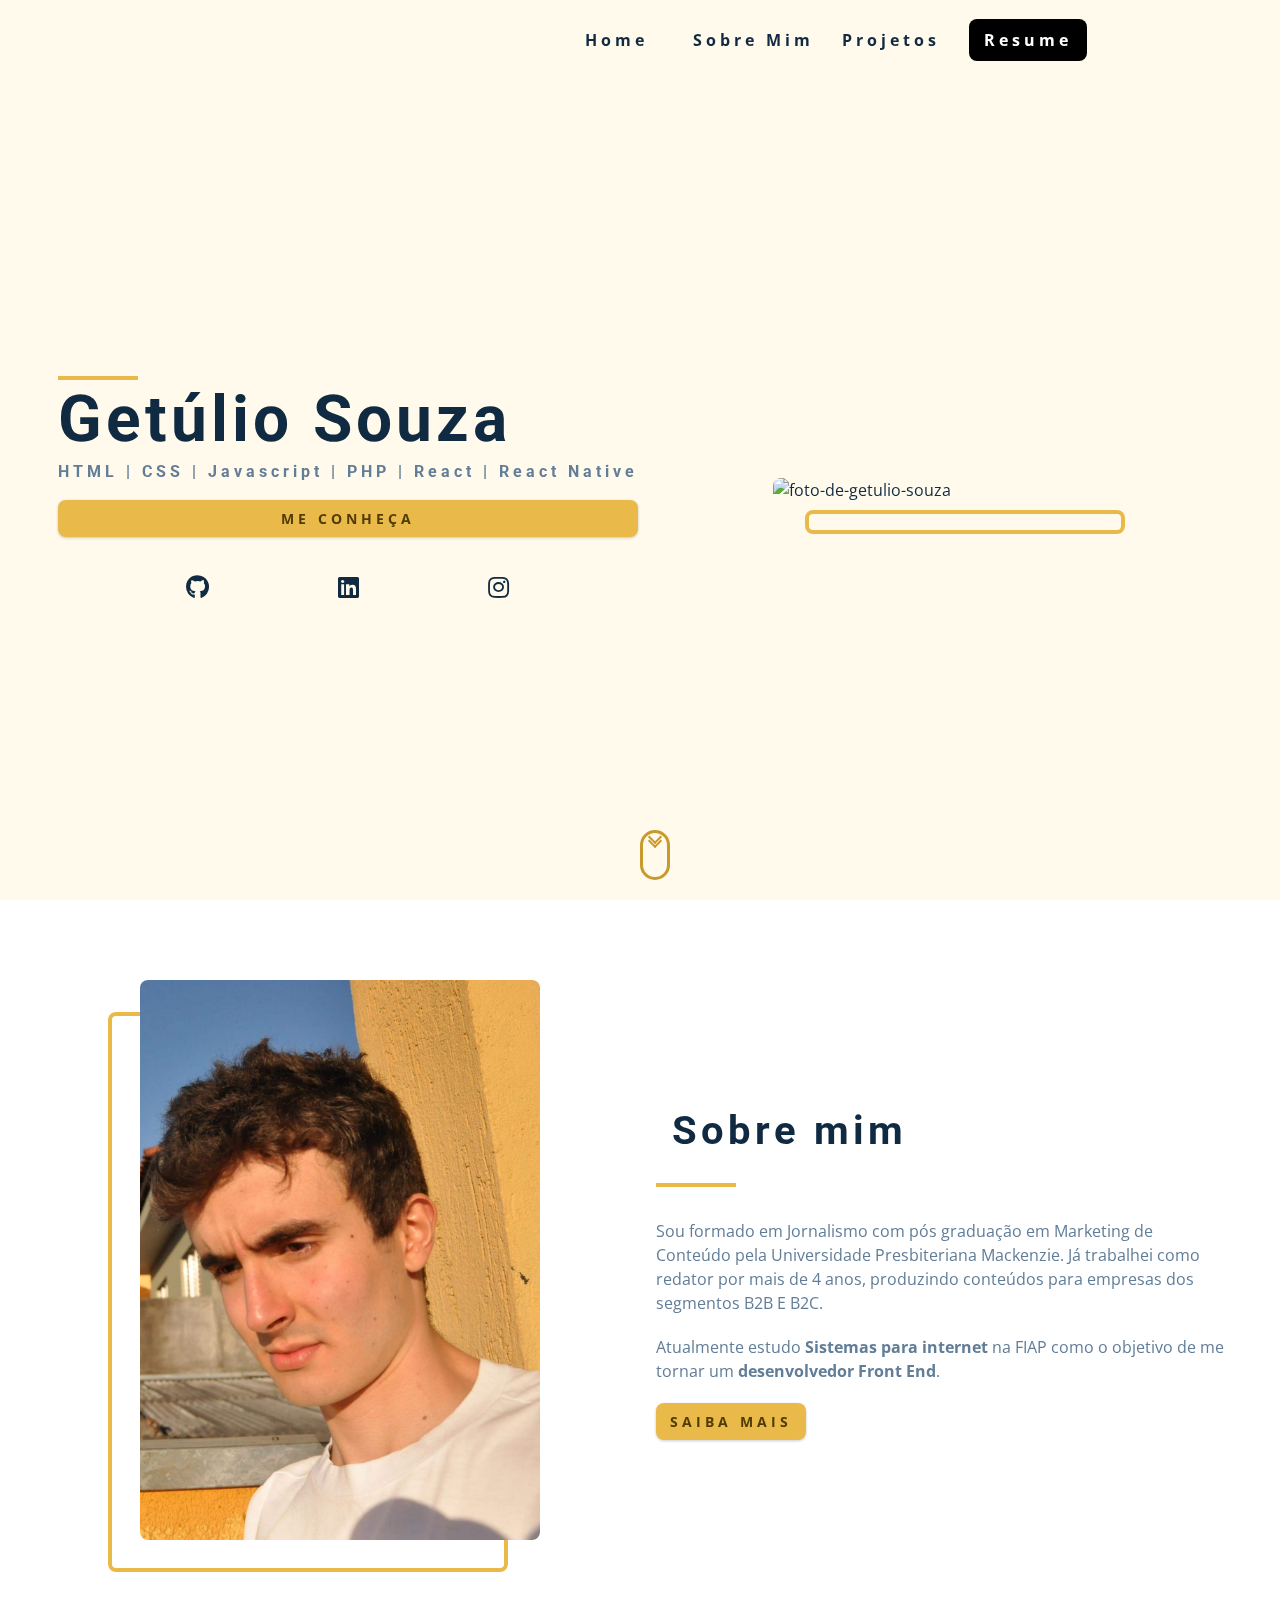
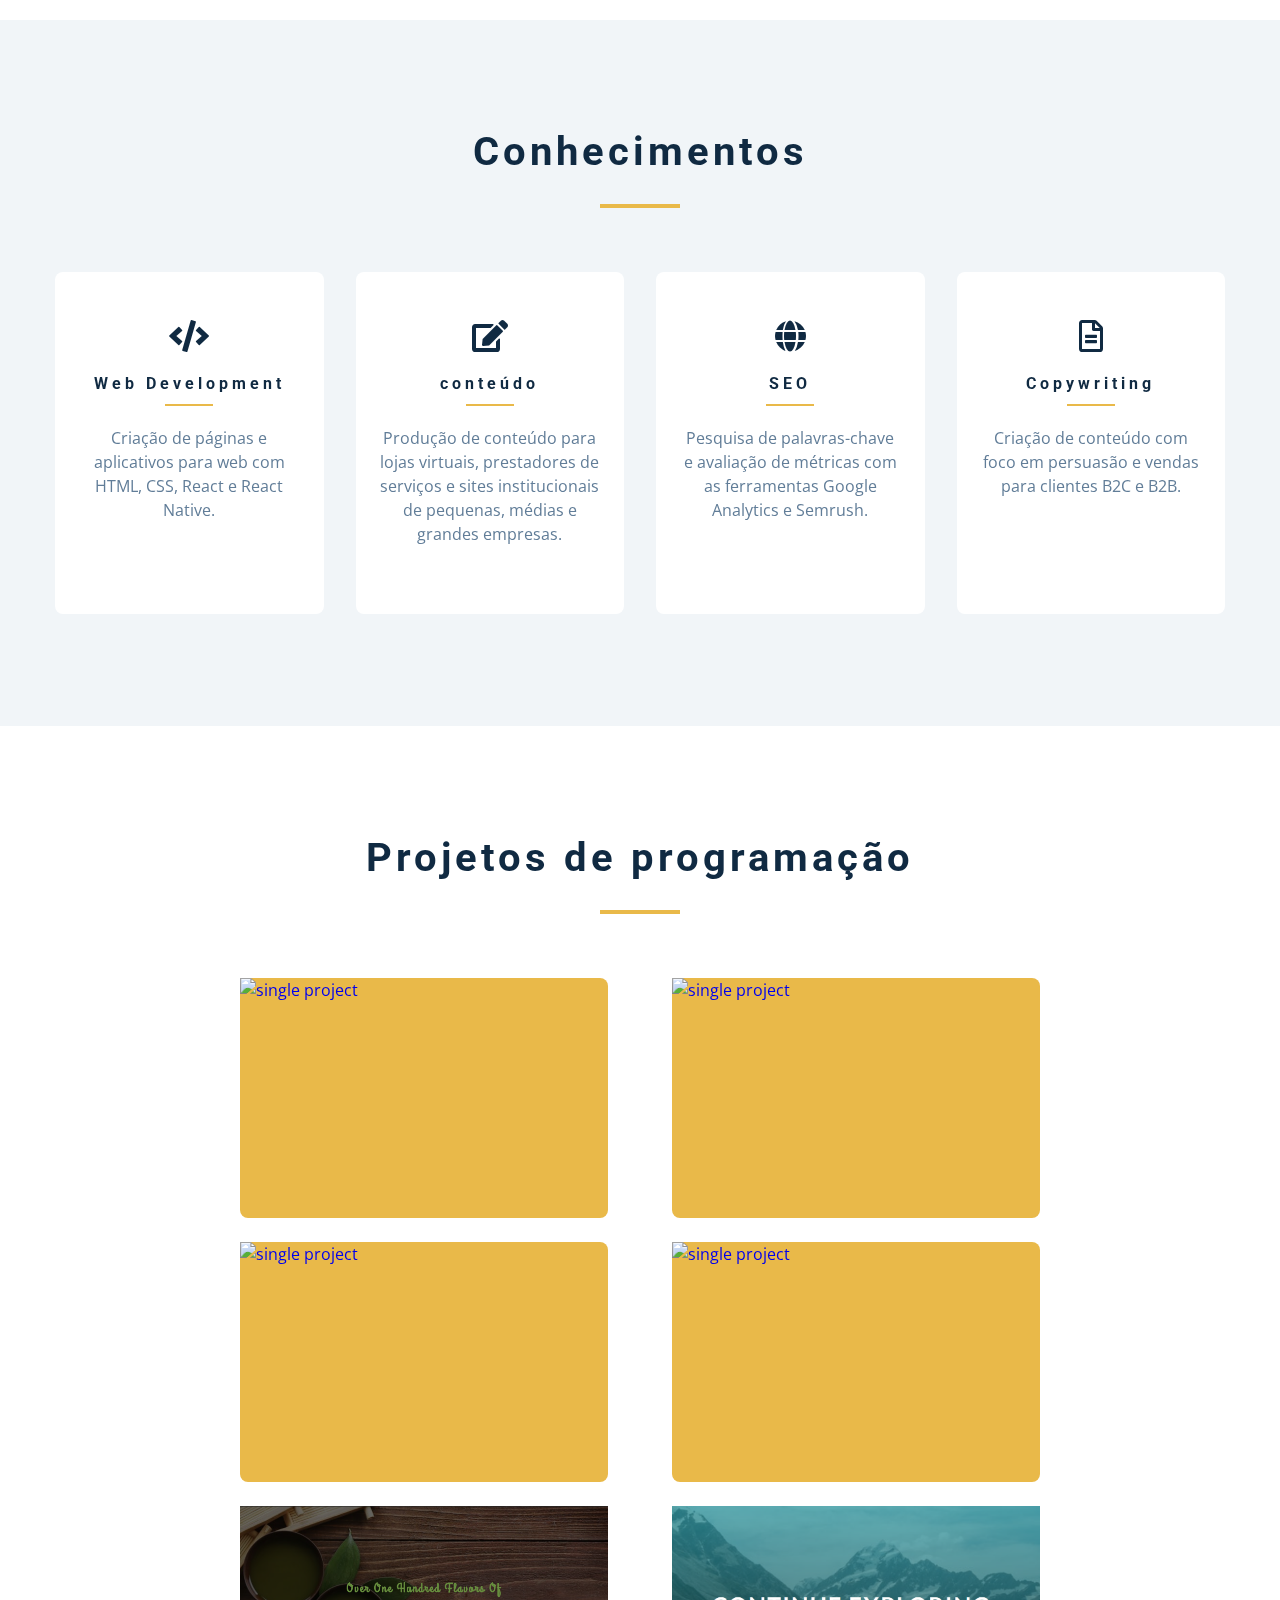
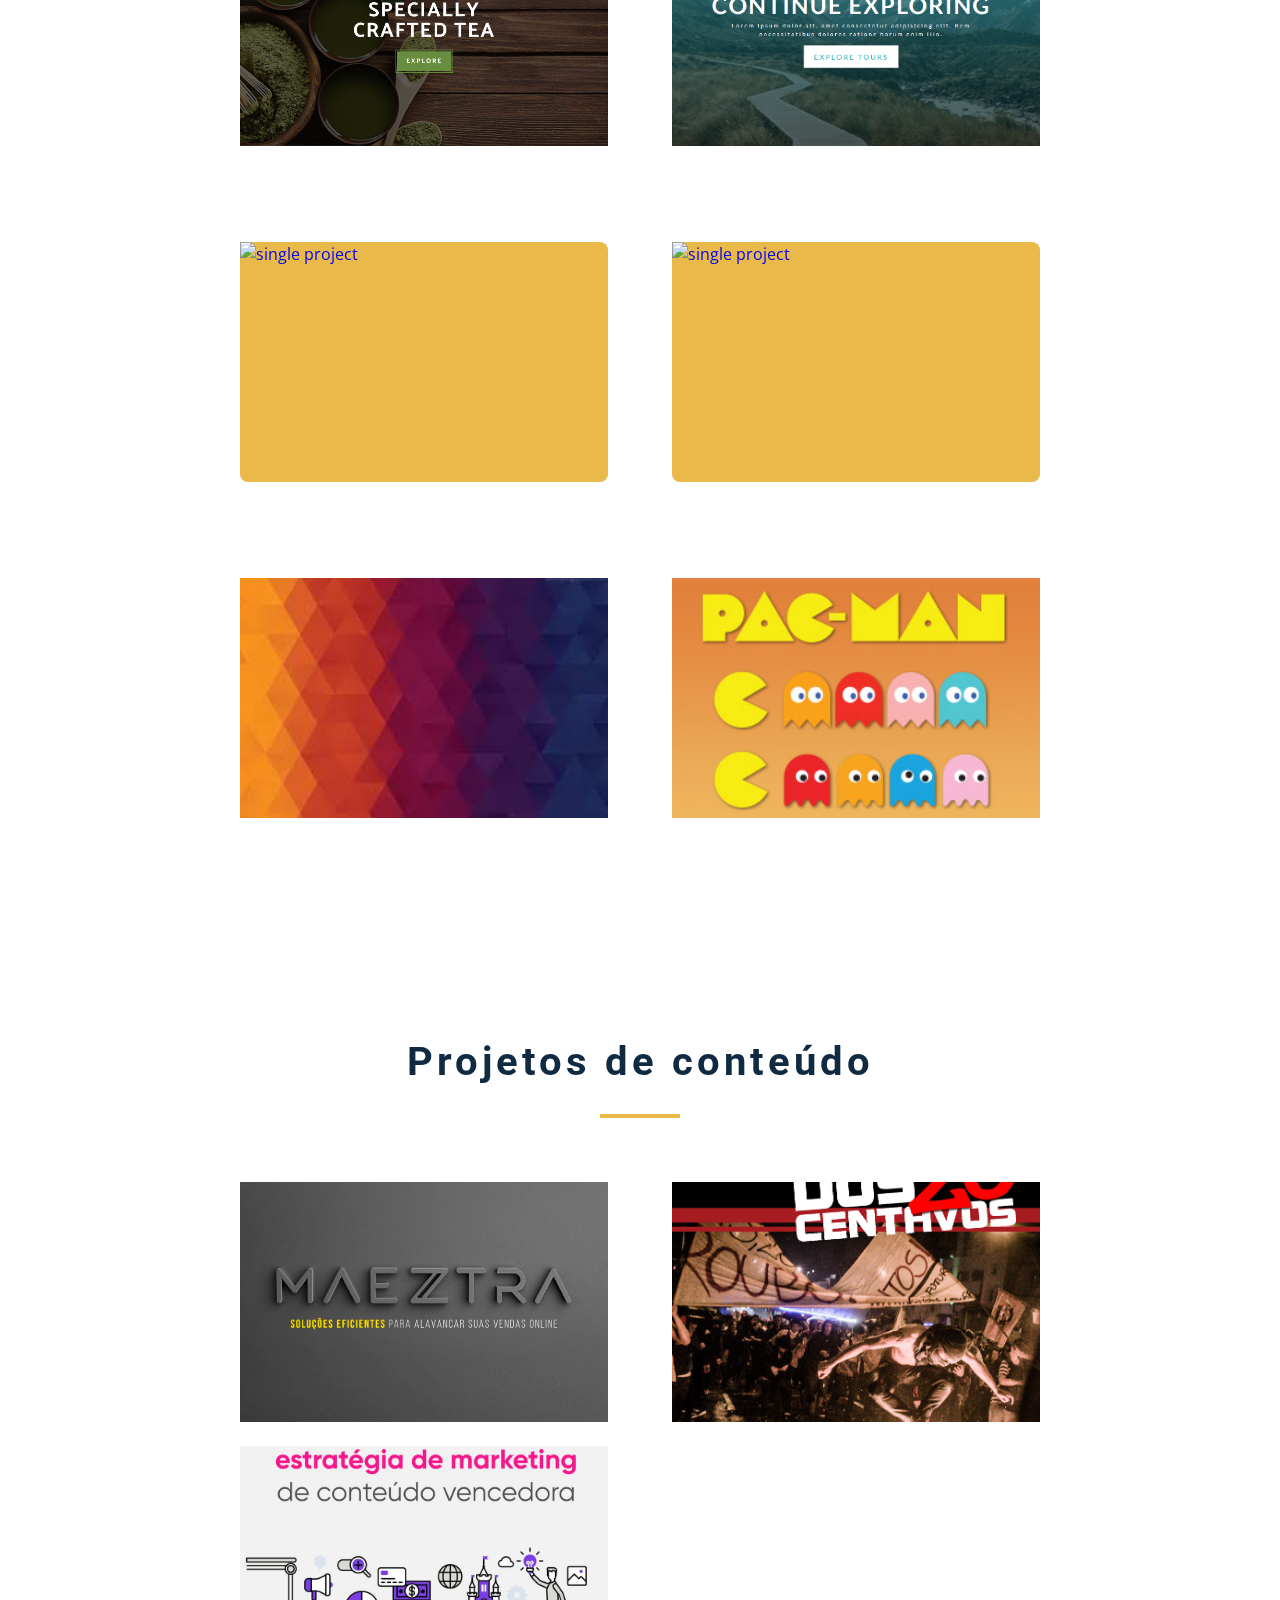
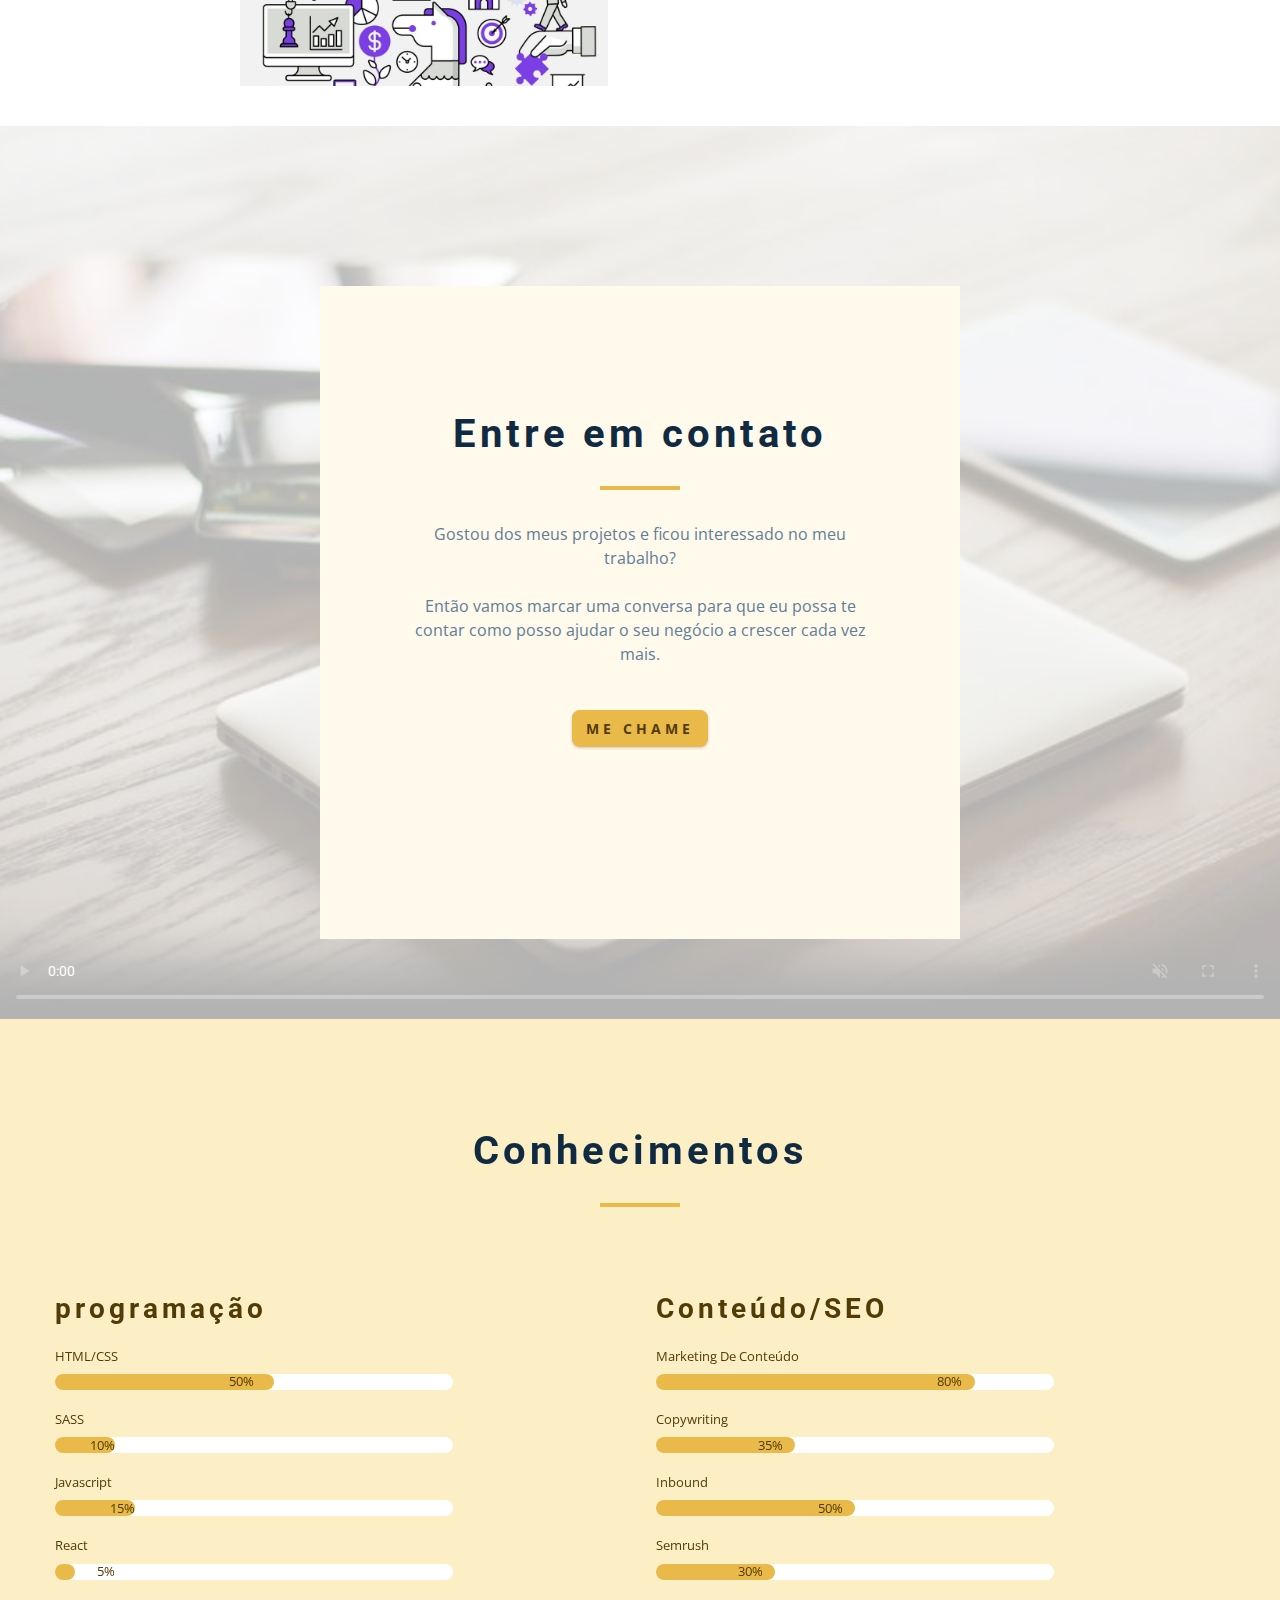
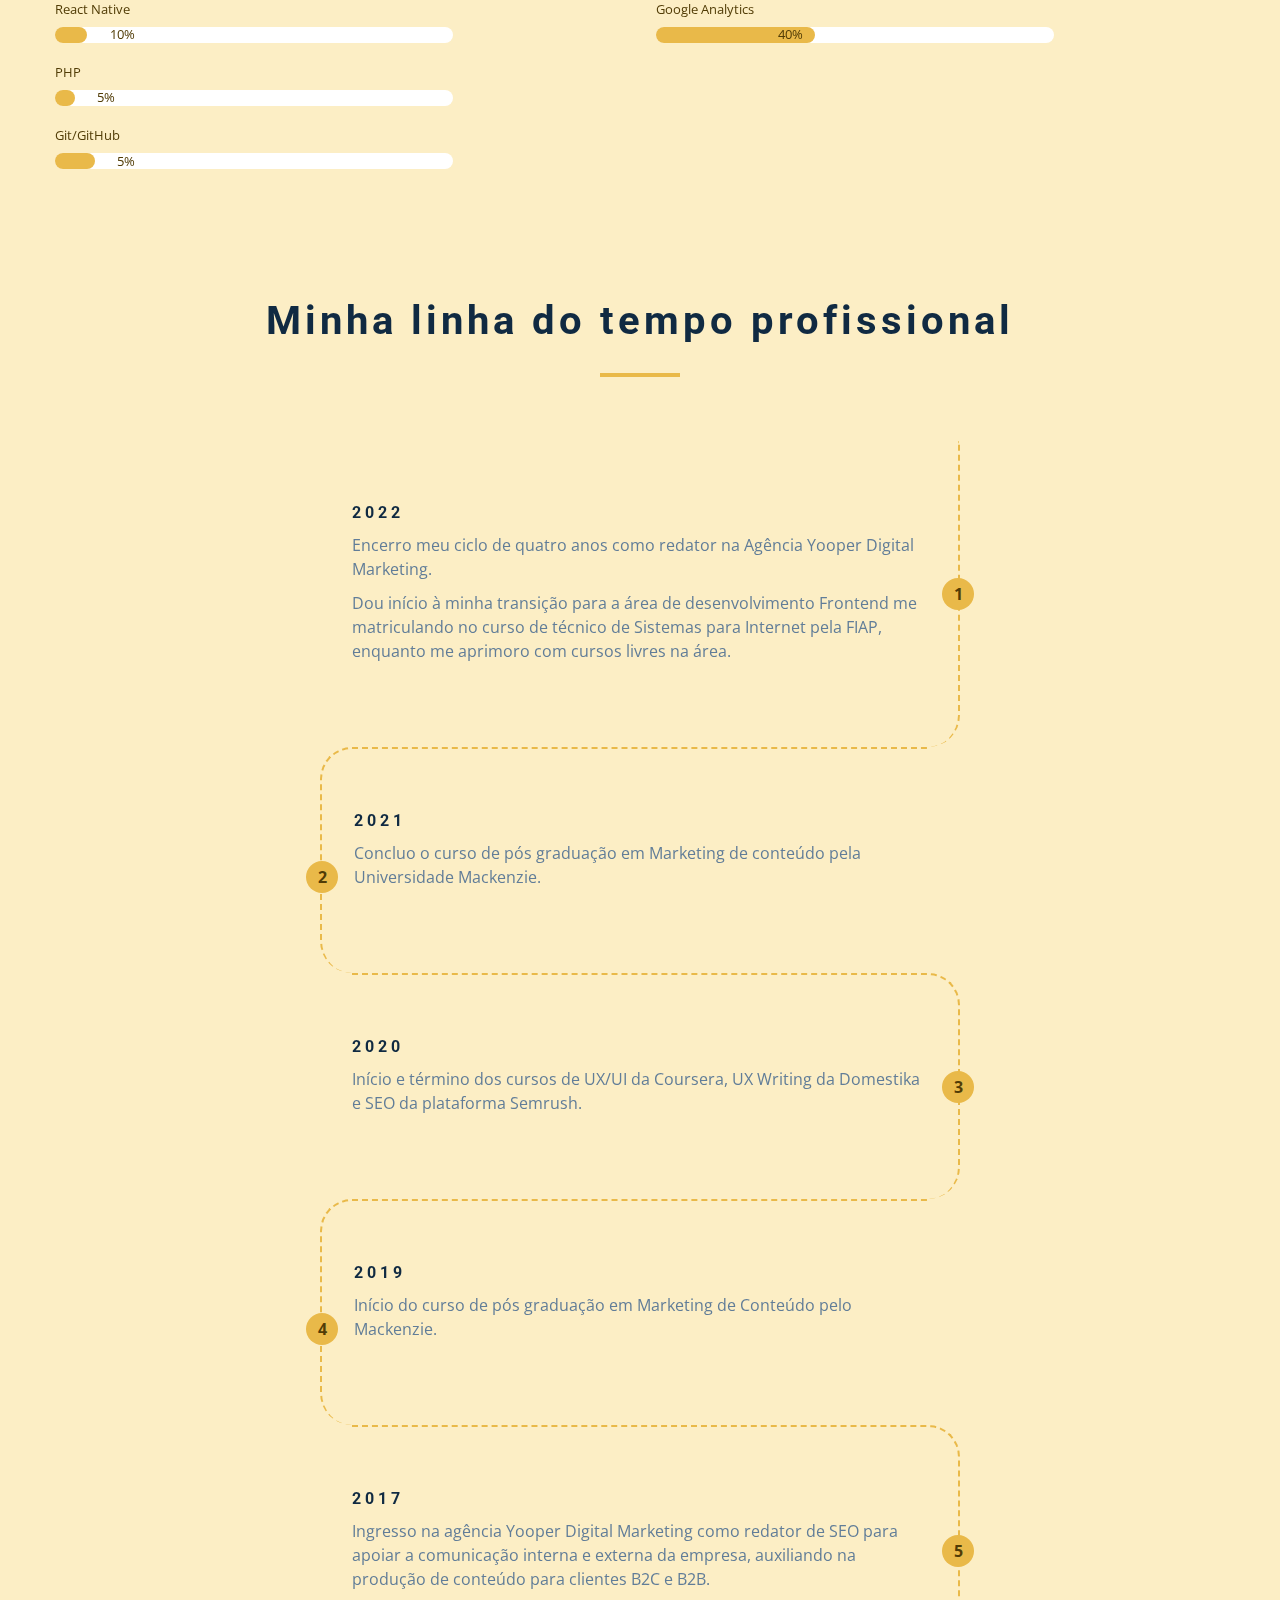
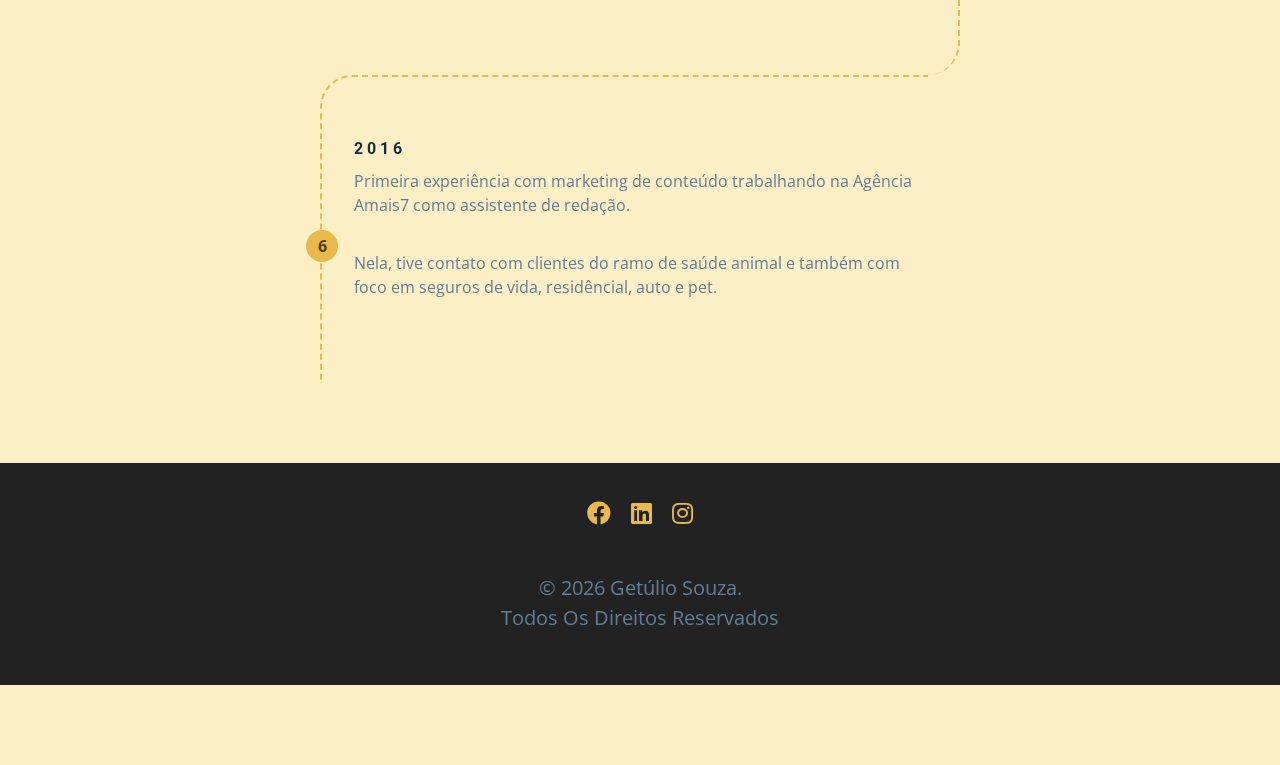
==== commit 0daa6562: "inclusão de botão de cv e outros ajustes no conteúdo" ====
--- a/index.html
+++ b/index.html
@@ -36,12 +36,17 @@
         <li>
           <a href="projects.html">Projetos</a>
         </li>
-        <li>
-          <a href="contact.html">Contato</a>
-        </li>
-        <!--        <li>
-          <a href="blog.html">blog</a>
-        </li> -->
+        <!-- download cv -->
+        <article class="container_download_cv">
+          <a href="#" class="download_cv_btn cv_btn"><span class="span_resume">Resume</span></a>
+          <div class="cv_list">
+            <a href="https://drive.google.com/file/d/1WiCKi9IWkBHJL3EDTdnpvaKq5_IDxohv/view?usp=sharing"
+            class="list_btn btn_pt" target="_blank">PT</a>
+            <a href="https://drive.google.com/file/d/1hA1b_mrvxSIipF3MTowShTeujn5Z1Zmz/view?usp=sharing"
+              class="list_btn btn_en" target="_blank">EN</a>
+          </div>
+        </article>
+        <!-- end of download cv -->
       </ul>
       <!-- end of nav links -->
     </div>
@@ -64,15 +69,23 @@
         <li>
           <a href="projects.html">Projetos</a>
         </li>
-        <li>
-          <a href="contact.html">Contato</a>
-        </li>
+        <!-- download cv -->
+        <article class="container_download_cv">
+          <a href="#" class="download_cv_btn cv_btn"><span class="span_resume">Resume</span></a>
+          <div class="cv_list">
+            <a href="https://drive.google.com/file/d/1WiCKi9IWkBHJL3EDTdnpvaKq5_IDxohv/view?usp=sharing"
+              class="list_btn btn_pt" target="_blank">PT</a>
+            <a href="https://drive.google.com/file/d/1hA1b_mrvxSIipF3MTowShTeujn5Z1Zmz/view?usp=sharing"
+              class="list_btn btn_en" target="_blank">EN</a>
+          </div>
+        </article>
+        <!-- end of download cv -->
       </ul>
       <!-- social icons-->
       <ul class="social-icons">
         <li>
-          <a href="https://www.facebook.com/getulio.souza.3" class="social-icon">
-            <i class="fab fa-facebook"></i>
+          <a href="https://github.com/getulio-souza" class="social-icon" target="_blank">
+            <i class="fab fa-brands fa-github"></i>
           </a>
         </li>
         <li>
@@ -96,8 +109,8 @@
       <article class="hero-info">
         <div class="underline"></div>
         <h1>Getúlio Souza</h1>
-        <h4>HTML | CSS | Javascript | Front End Developer </h4>
-        <a href="contact.html" class="btn hero-btn">me conheça</a>
+        <h4>HTML | CSS | Javascript | PHP | React | React Native</h4>
+        <a href="#about" class="btn hero-btn">me conheça</a>
         <!-- social icons-->
         <ul class="social-icons hero-icons">
           <li>
@@ -128,6 +141,7 @@
   </header>
   <!-- end of header -->
   <!-- about -->
+  <div id="about">
   <section class="section about" id="sobre-mim">
     <div class="section-center about-center">
       <!-- about img-->
@@ -151,6 +165,7 @@
       </article>
     </div>
   </section>
+    </div>
   <!-- end of about -->
   <!-- services -->
   <section class="section bg-grey">
@@ -166,7 +181,7 @@
         <i class="fa fa-code service-icon"></i>
         <h4>Web Development</h4>
         <div class="underline"></div>
-        <p>Criação de páginas e aplicativos para web com HTML, CSS e Javascript.</p>
+        <p>Criação de páginas e aplicativos para web com HTML, CSS, React e React Native.</p>
       </article>
       <!--end of single service-->
       <!--single service-->
@@ -207,9 +222,26 @@
     <!--end of section title-->
     <div class="section-center projects-center">
       <!--single project-->
+      <a href="https://github.com/getulio-souza/chuva_exercicio_vaga_estagio" class="project-6" target="_blank">
+        <article class="project">
+          <img
+            src="https://e3ba6e8732e83984.cdn.gocache.net/uploads/image/file/73062/regular_gotas-chuva.jpg"
+            alt="single project"
+            class="project-img">
+          <div class="project-info">
+            <h4>Teste Chuva (Slaca 2019)</h4>
+            <p>Chuva Inc</p>
+          </div>
+        </article>
+      </a>
+      <!--end of single project-->
+
+      <!--single project-->
       <a href="https://www.mediafire.com/file/7xqzsyl6wu7rjls/loglife.apk/file" class="project-6" target="_blank">
         <article class="project">
-          <img src="http://secomunicacao.com.br/wp-content/uploads/2018/11/LogLife.png" alt="single project"
+          <img
+            src="https://media-exp1.licdn.com/dms/image/C4E0BAQEDAQu6n6BL-Q/company-logo_200_200/0/1541078289374?e=2147483647&v=beta&t=h_POUBUr9UWwgUFFf3Zxs56isyvgPbajFY_YPOPZkkE"
+            alt="single project"
             class="project-img">
           <div class="project-info">
             <h4>App (React Native)</h4>
--- a/css/styles.css
+++ b/css/styles.css
@@ -130,7 +130,8 @@
     line-height: 1;
   }
 }
-/*  global classes */
+
+/* global classes */
 
 .btn {
   text-transform: uppercase;
@@ -254,6 +255,7 @@
      align-items: center;
    }
 }
+
 /* fixed navbar */
 .navbar-fixed{
   position: fixed;
@@ -263,6 +265,42 @@
   background: var(--clr-white);
   z-index: 2;
   box-shadow: var(--light-shadow);
+}
+
+.container_download_cv{
+  position: relative;
+}
+
+.span_resume{
+  color: #fff;
+  background-color: #000;
+  padding: 10px 15px;
+  border-radius: var(--radius);
+  font-weight: 700;
+  width: 20px;
+  transition: .5s;
+  cursor: pointer;
+}
+.span_resume:hover{
+  background-color: #fff;
+  border: 1px solid #000;
+  color: #000;
+}
+
+.cv_list{
+  position: absolute;
+  transform: scaleY(0);
+  transform-origin: top;
+  transition: .5s;
+  display: flex;
+  justify-content: center;
+  align-items: center;
+  gap: 20px;
+  margin: 10px 15px;
+}
+
+.newlist{
+  transform: scaleY(1);
 }
 
 
@@ -536,6 +574,8 @@
 Projects
 ===============
 */
+
+
 .projects-text{
   width: 85vw;
   max-width: 30rem;
@@ -569,8 +609,10 @@
   opacity: 1;
 }
 .project-img{
+  width: 100px;
   height: 15rem;
   object-fit: cover;
+  background-position: center;
 }
 .project:hover .project-img{
   opacity: 0.1;
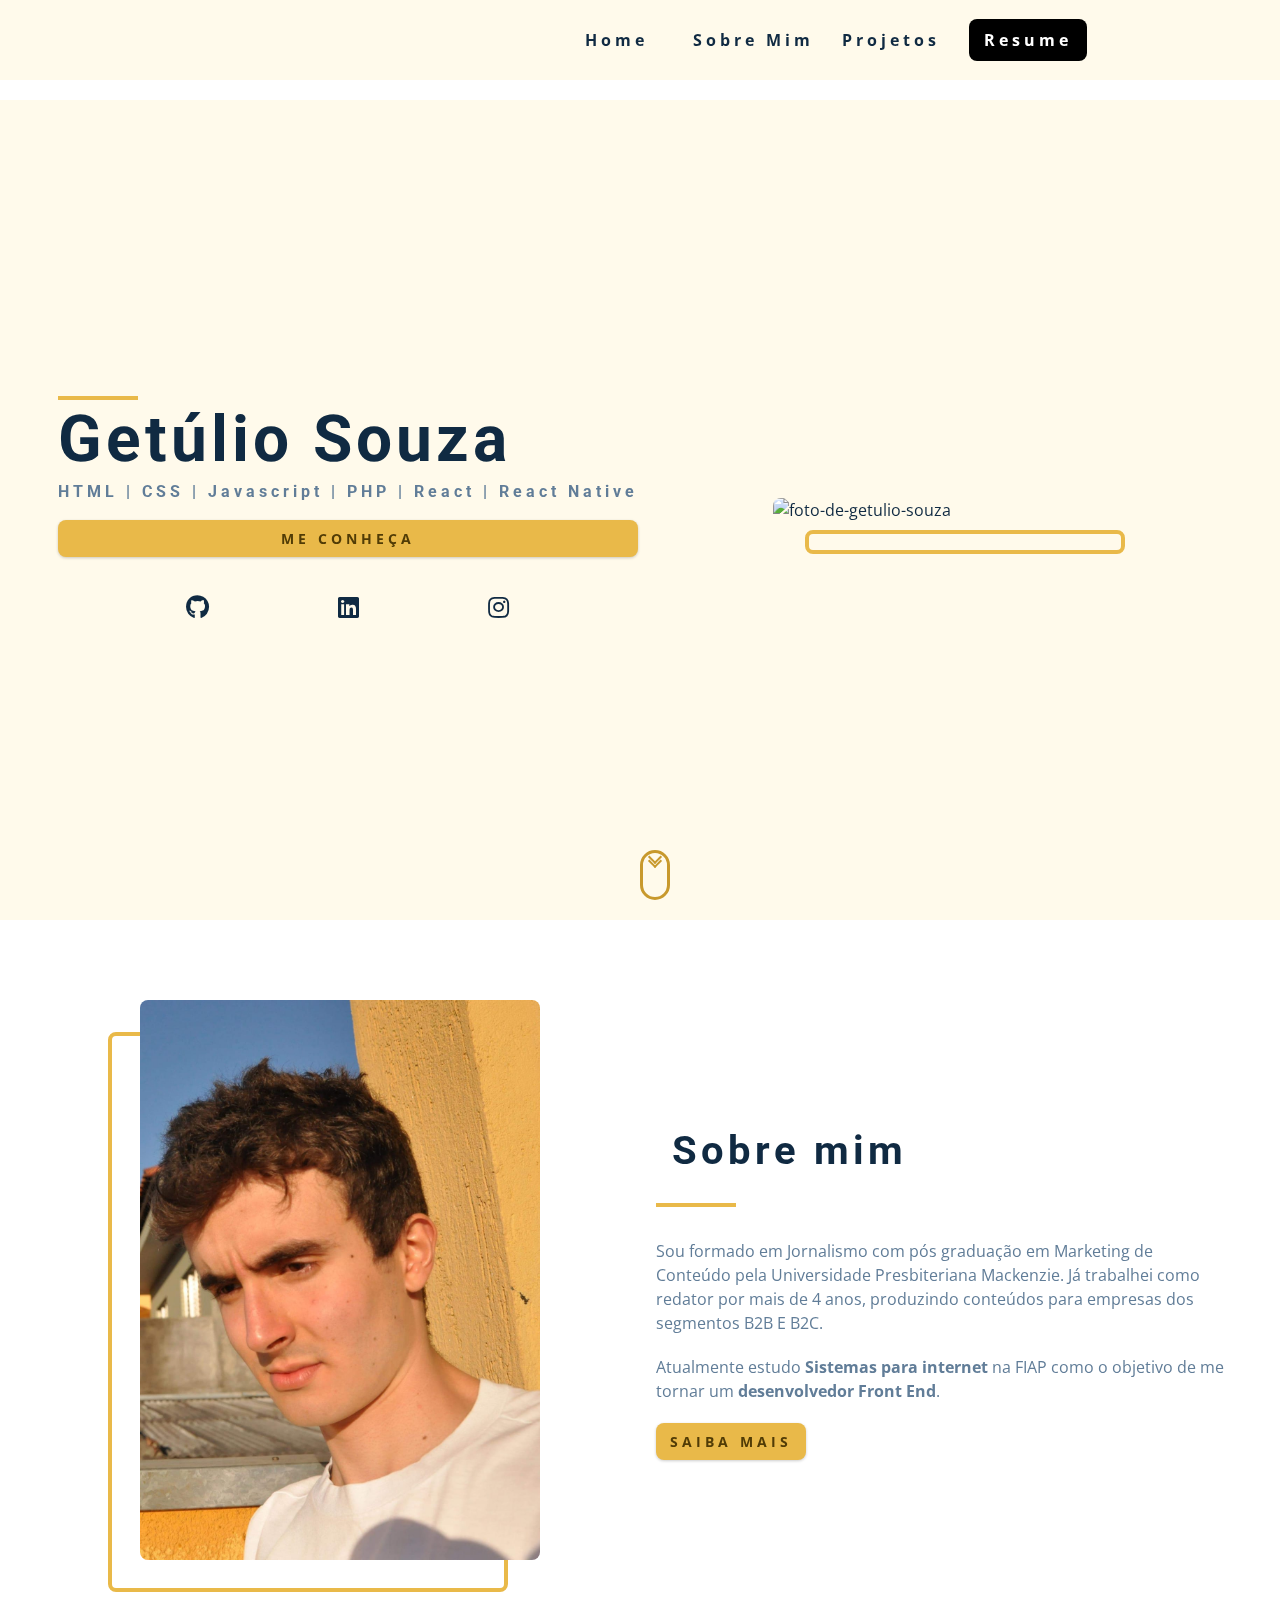
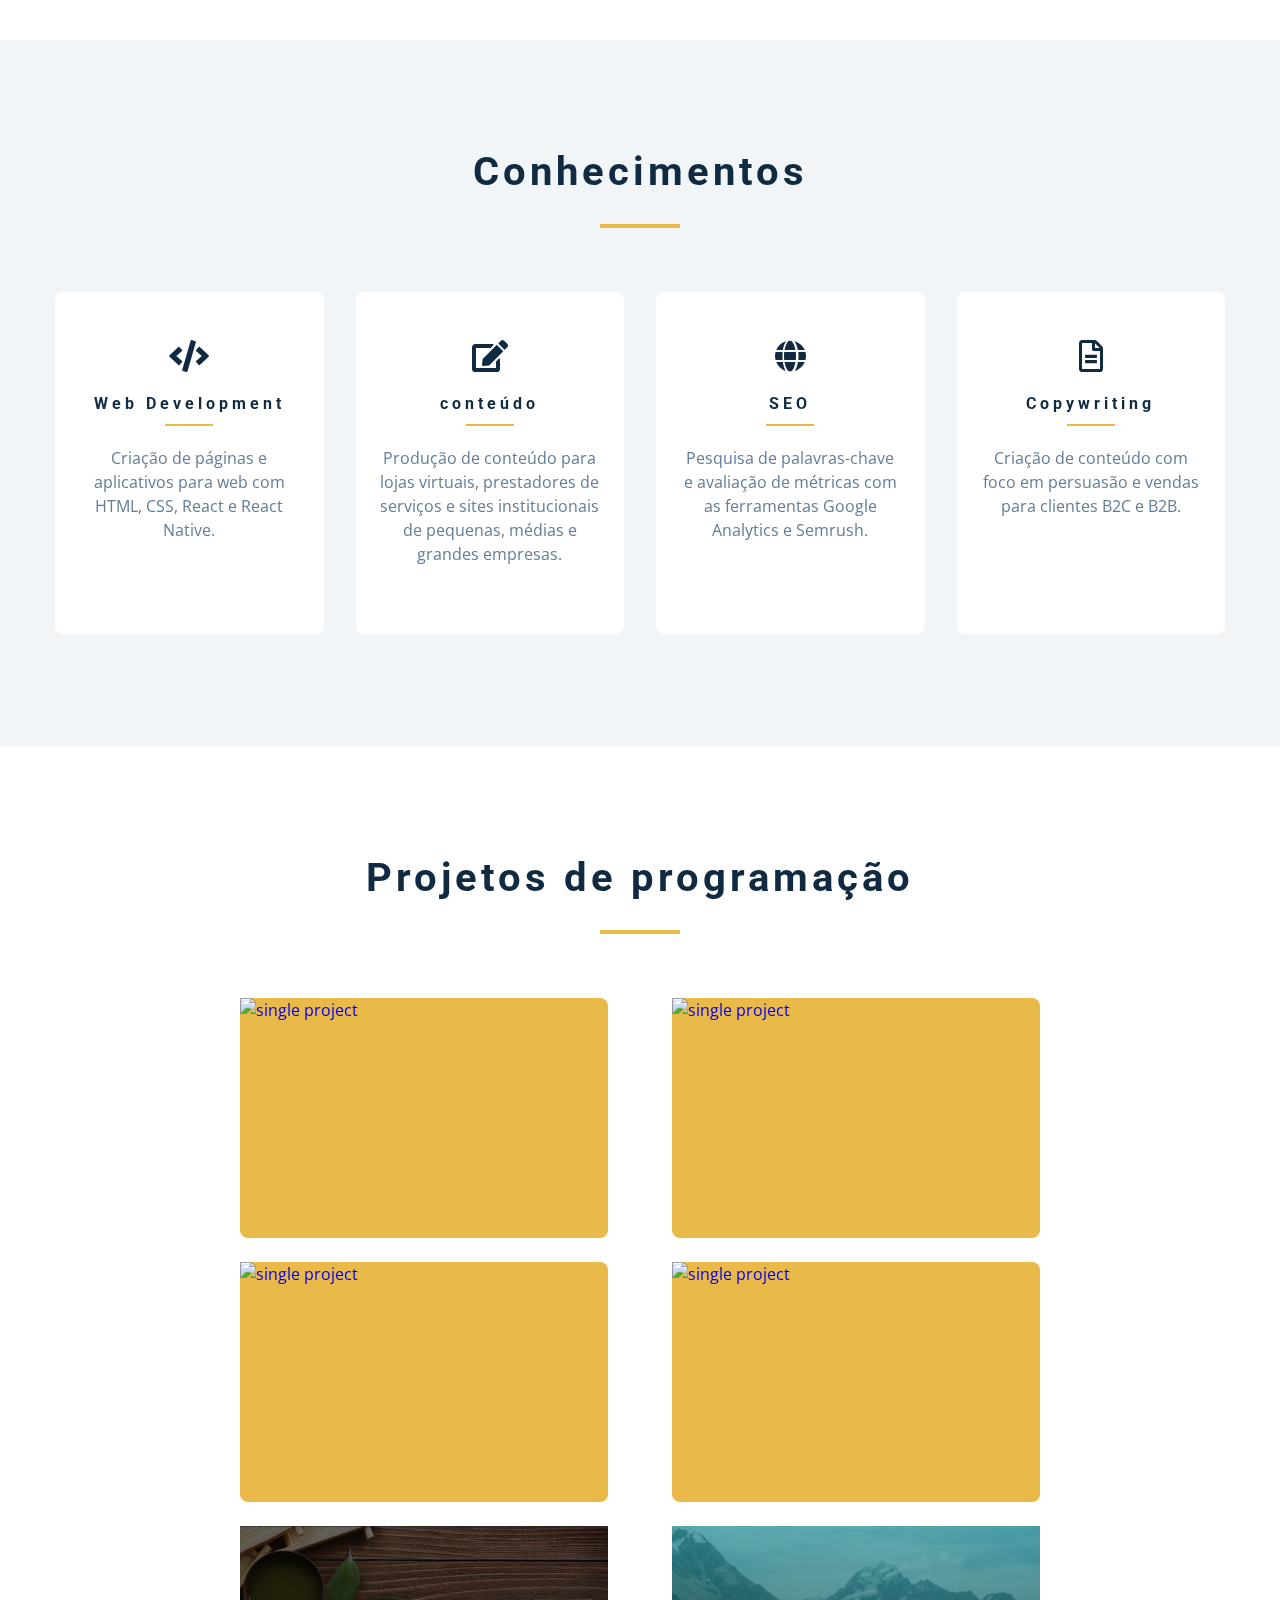
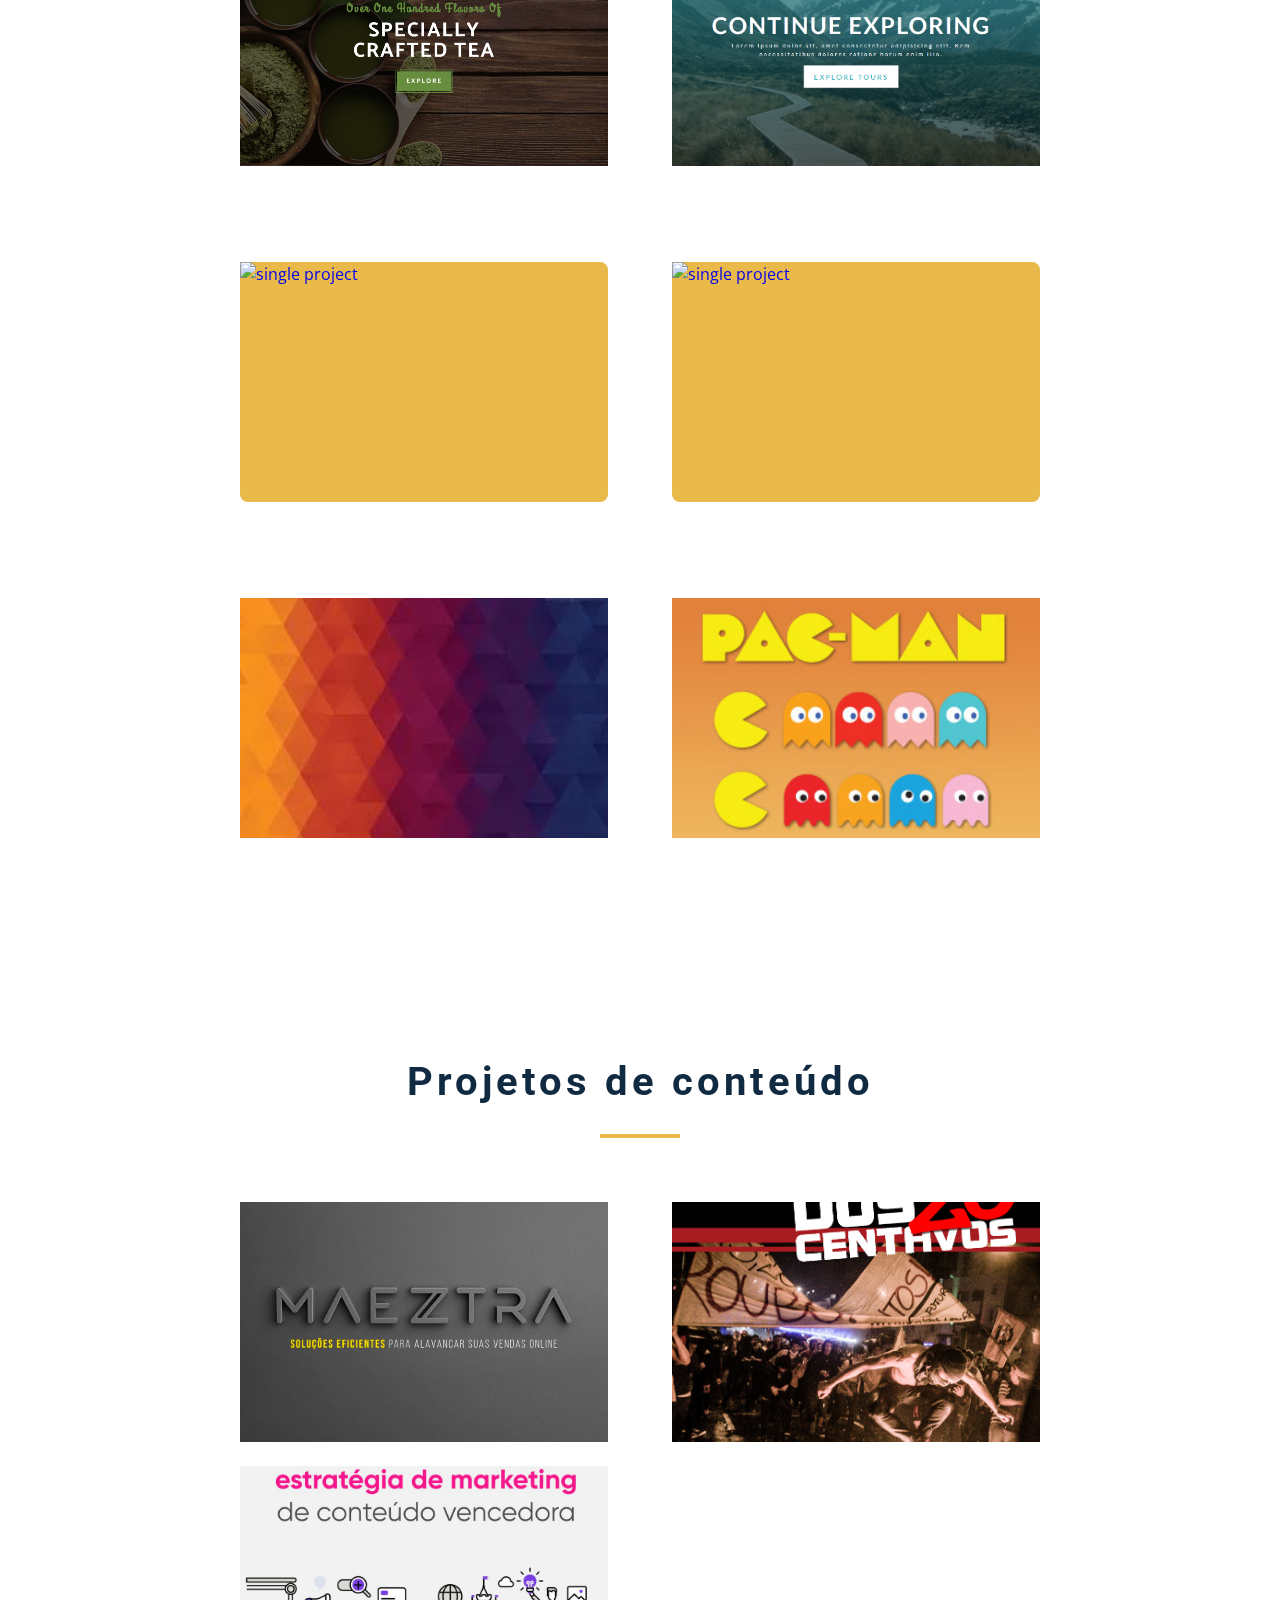
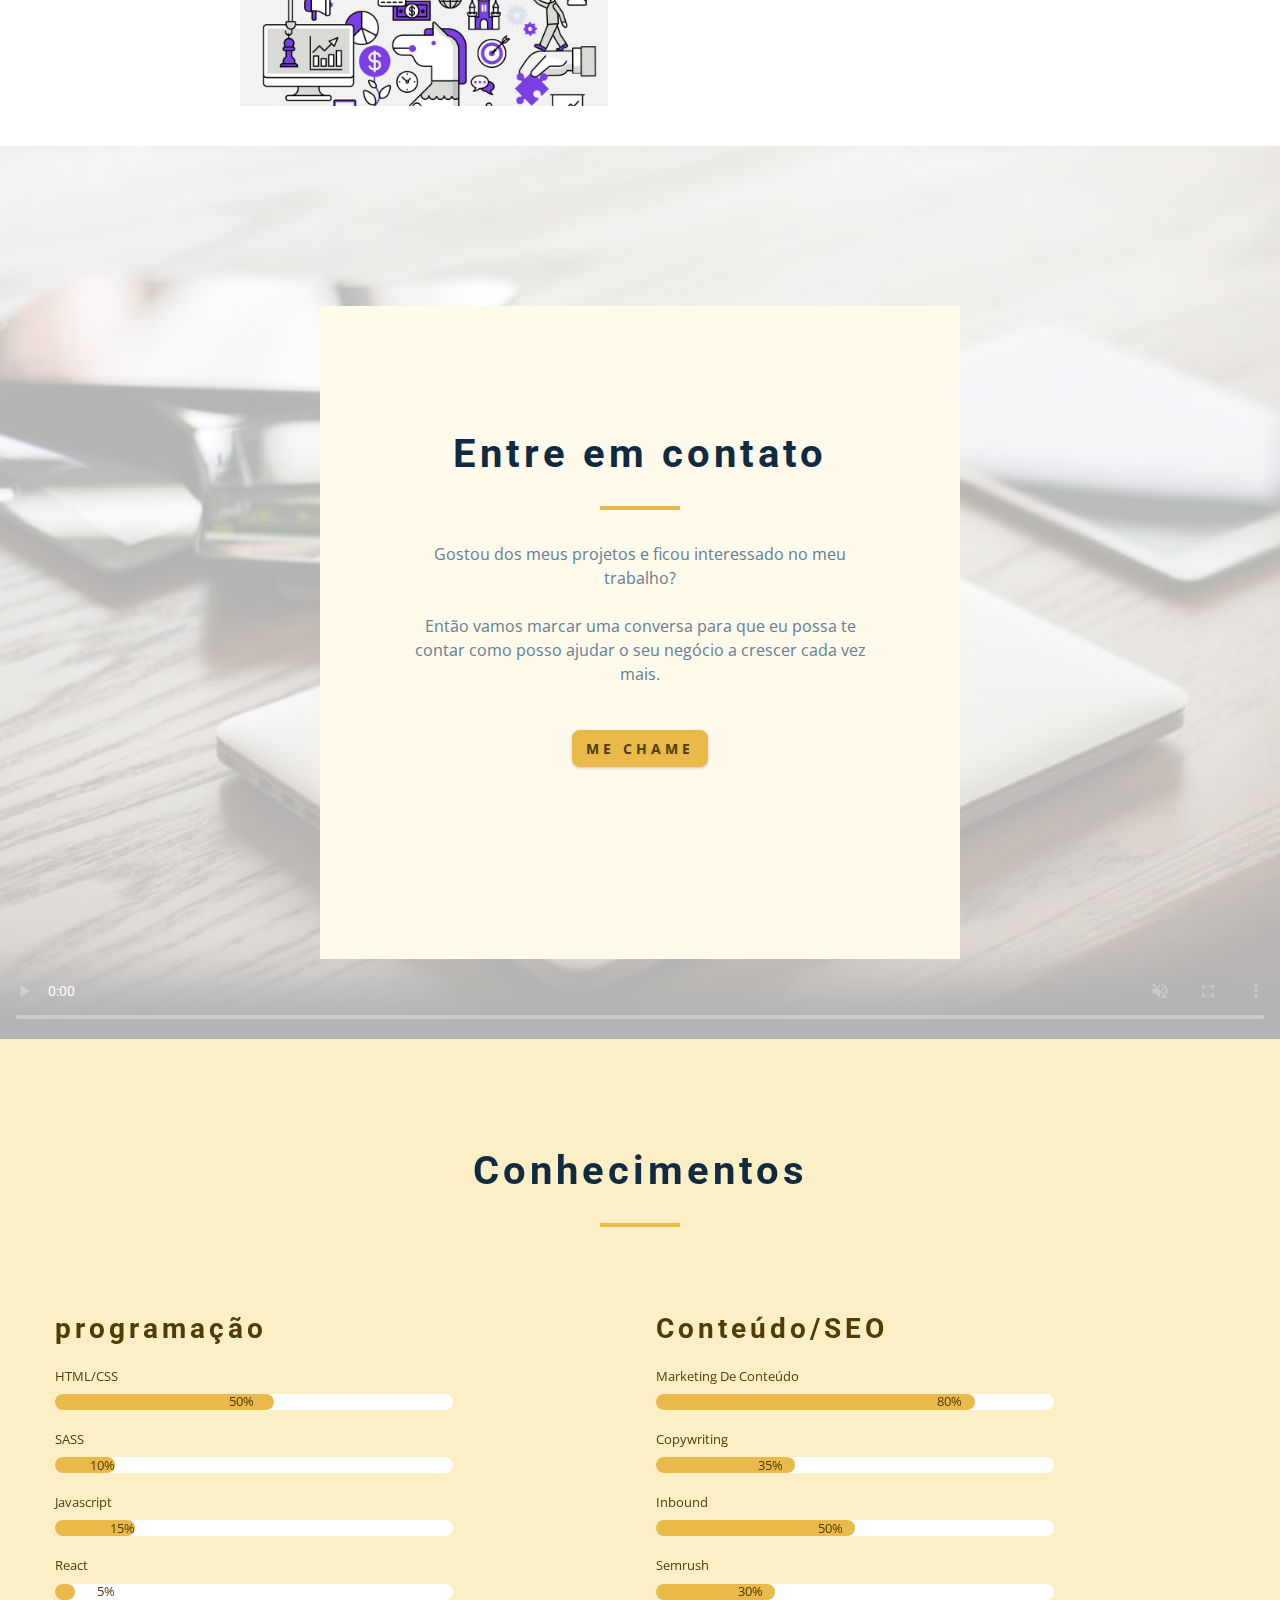
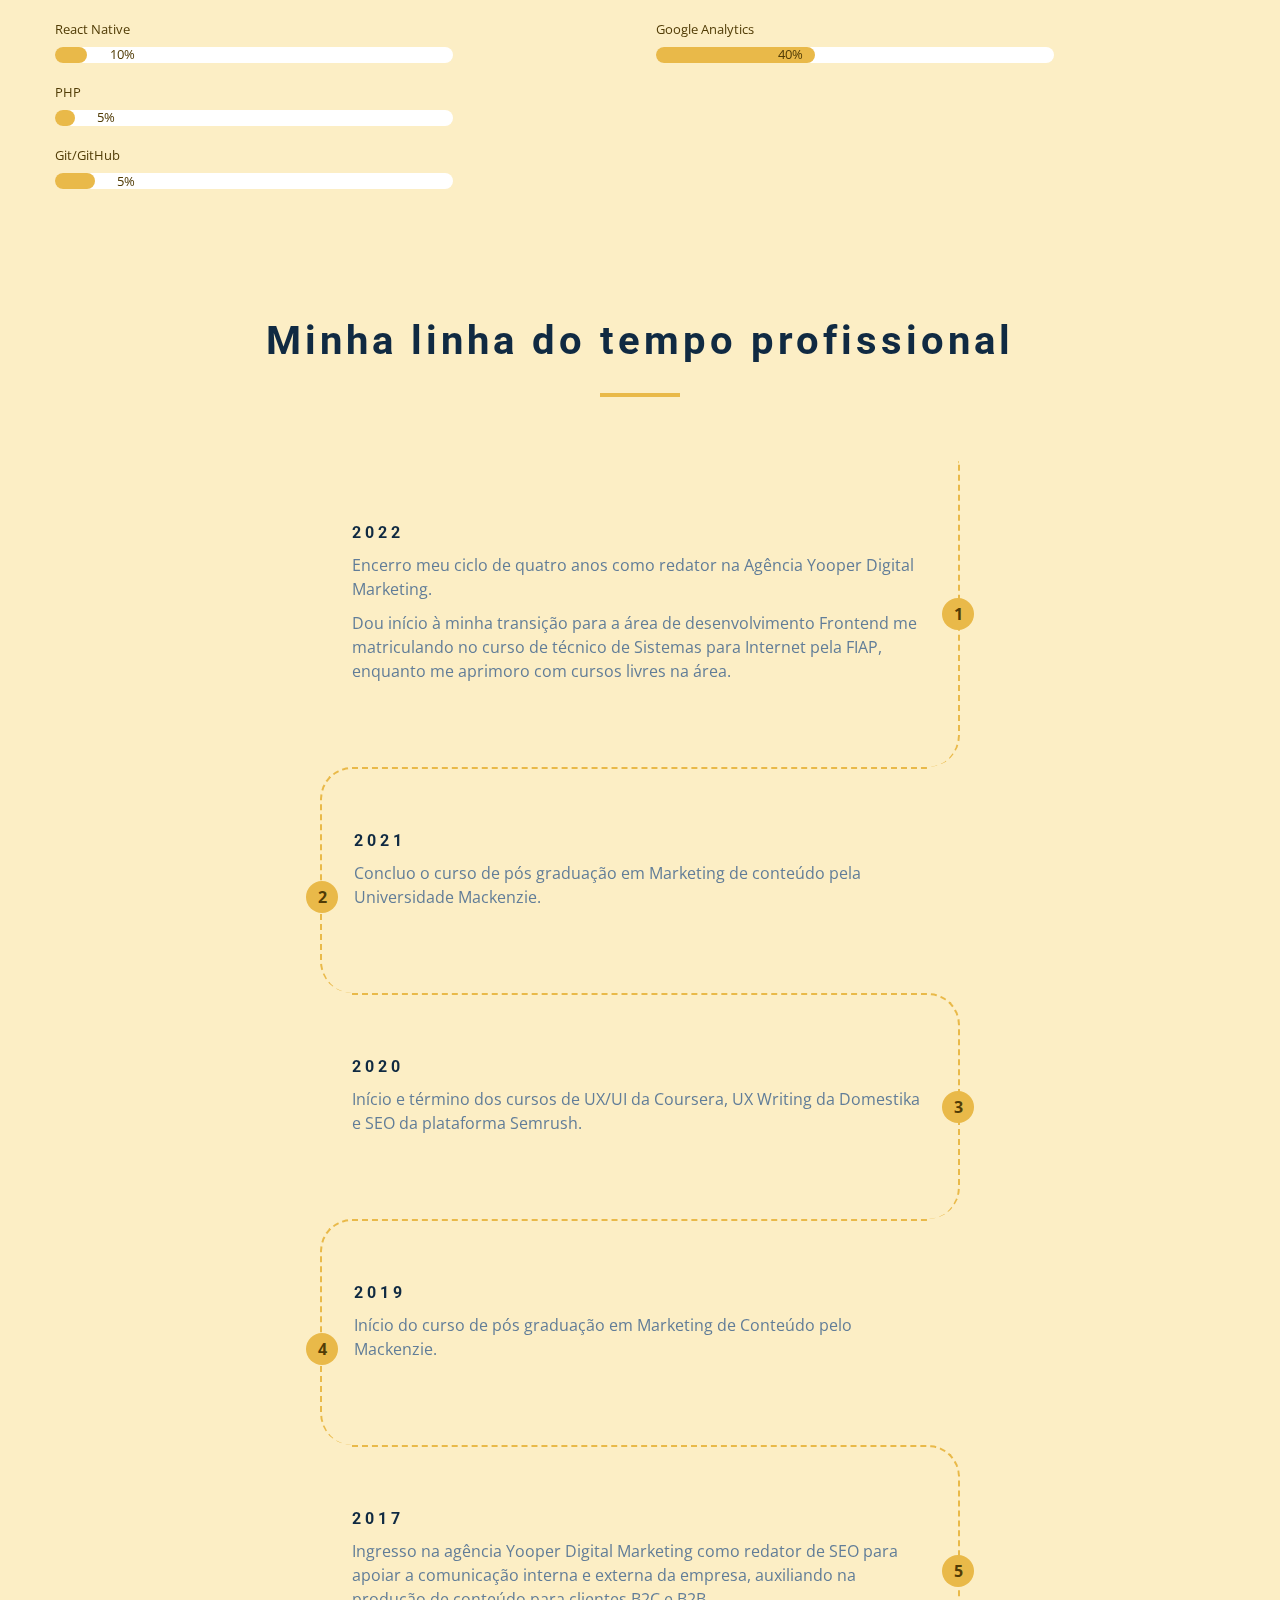
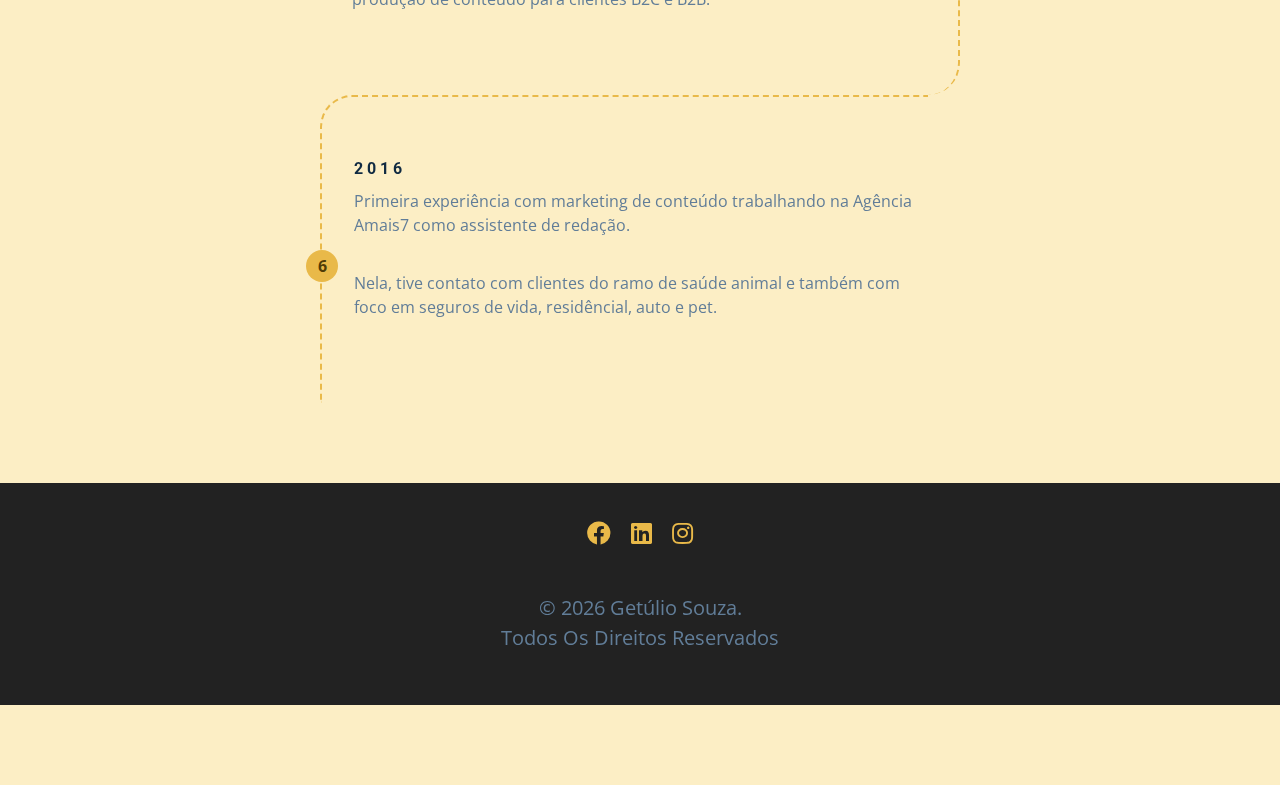
==== commit 36d40871: "curriculo para baixar" ====
--- a/index.html
+++ b/index.html
@@ -16,11 +16,10 @@
 <body>
   <!-- navbar -->
   <nav class="nav" id="nav">
-    <div class="nav-center">
+    <section class="nav-center">
       <!-- nav header -->
       <div class="nav-header">
         <h2 class="nav-header-main"></h2>
-        <!-- <img src="./images/logo.svg" class="nav-logo" alt="nav logo"> -->
         <button class="nav-btn" id="nav-btn">
           <i class="fas fa-bars"></i>
         </button>
@@ -38,18 +37,14 @@
         </li>
         <!-- download cv -->
         <article class="container_download_cv">
-          <a href="#" class="download_cv_btn cv_btn"><span class="span_resume">Resume</span></a>
+          <a href="./pdf/Resume (English) - Copy-compressed.pdf" download><span class="span_resume">Resume</span></a>
           <div class="cv_list">
-            <a href="https://drive.google.com/file/d/1WiCKi9IWkBHJL3EDTdnpvaKq5_IDxohv/view?usp=sharing"
-            class="list_btn btn_pt" target="_blank">PT</a>
-            <a href="https://drive.google.com/file/d/1hA1b_mrvxSIipF3MTowShTeujn5Z1Zmz/view?usp=sharing"
-              class="list_btn btn_en" target="_blank">EN</a>
           </div>
         </article>
         <!-- end of download cv -->
       </ul>
       <!-- end of nav links -->
-    </div>
+    </section>
   </nav>
   <!-- end of navbar -->
   <!-- sidebar -->
@@ -69,14 +64,9 @@
         <li>
           <a href="projects.html">Projetos</a>
         </li>
-        <!-- download cv -->
         <article class="container_download_cv">
-          <a href="#" class="download_cv_btn cv_btn"><span class="span_resume">Resume</span></a>
+          <a href="./pdf/Resume (English) - Copy-compressed.pdf" download><span class="span_resume">Resume</span></a>
           <div class="cv_list">
-            <a href="https://drive.google.com/file/d/1WiCKi9IWkBHJL3EDTdnpvaKq5_IDxohv/view?usp=sharing"
-              class="list_btn btn_pt" target="_blank">PT</a>
-            <a href="https://drive.google.com/file/d/1hA1b_mrvxSIipF3MTowShTeujn5Z1Zmz/view?usp=sharing"
-              class="list_btn btn_en" target="_blank">EN</a>
           </div>
         </article>
         <!-- end of download cv -->
@@ -142,30 +132,31 @@
   <!-- end of header -->
   <!-- about -->
   <div id="about">
-  <section class="section about" id="sobre-mim">
-    <div class="section-center about-center">
-      <!-- about img-->
-      <article class="about-img">
-        <img src="./images/WhatsApp Image 2022-01-31 at 18.29.07.jpeg" class="hero-photo" alt="about img">
-      </article>
-      <!-- about info-->
-      <article class="about-info">
-        <!-- section title-->
-        <div class="section-title about-title">
-          <h2 id="#sobre-mim">Sobre mim</h2>
-          <div class="underline"></div>
-        </div>
-        <!-- end of section title-->
-        <p> Sou formado em Jornalismo com pós graduação em Marketing de Conteúdo pela Universidade Presbiteriana
-          Mackenzie. Já trabalhei como redator por mais de 4 anos, produzindo conteúdos para empresas dos segmentos B2B
-          E B2C.</p>
-        <p>Atualmente estudo <b>Sistemas para internet</b> na FIAP como o objetivo de me tornar um <b>desenvolvedor
-            Front End</b>.</p>
-        <a href="about.html" class="btn">saiba mais</a>
-      </article>
-    </div>
-  </section>
-    </div>
+    <section class="section about" id="sobre-mim">
+      <div class="section-center about-center">
+        <!-- about img-->
+        <article class="about-img">
+          <img src="./images/WhatsApp Image 2022-01-31 at 18.29.07.jpeg" class="hero-photo" alt="about img">
+        </article>
+        <!-- about info-->
+        <article class="about-info">
+          <!-- section title-->
+          <div class="section-title about-title">
+            <h2 id="#sobre-mim">Sobre mim</h2>
+            <div class="underline"></div>
+          </div>
+          <!-- end of section title-->
+          <p> Sou formado em Jornalismo com pós graduação em Marketing de Conteúdo pela Universidade Presbiteriana
+            Mackenzie. Já trabalhei como redator por mais de 4 anos, produzindo conteúdos para empresas dos segmentos
+            B2B
+            E B2C.</p>
+          <p>Atualmente estudo <b>Sistemas para internet</b> na FIAP como o objetivo de me tornar um <b>desenvolvedor
+              Front End</b>.</p>
+          <a href="about.html" class="btn">saiba mais</a>
+        </article>
+      </div>
+    </section>
+  </div>
   <!-- end of about -->
   <!-- services -->
   <section class="section bg-grey">
@@ -224,10 +215,8 @@
       <!--single project-->
       <a href="https://github.com/getulio-souza/chuva_exercicio_vaga_estagio" class="project-6" target="_blank">
         <article class="project">
-          <img
-            src="https://e3ba6e8732e83984.cdn.gocache.net/uploads/image/file/73062/regular_gotas-chuva.jpg"
-            alt="single project"
-            class="project-img">
+          <img src="https://e3ba6e8732e83984.cdn.gocache.net/uploads/image/file/73062/regular_gotas-chuva.jpg"
+            alt="single project" class="project-img">
           <div class="project-info">
             <h4>Teste Chuva (Slaca 2019)</h4>
             <p>Chuva Inc</p>
@@ -237,12 +226,11 @@
       <!--end of single project-->
 
       <!--single project-->
-      <a href="https://www.mediafire.com/file/7xqzsyl6wu7rjls/loglife.apk/file" class="project-6" target="_blank">
+      <a href="https://www.youtube.com/watch?v=FdO5V3XHIMk" class="project-6" target="_blank">
         <article class="project">
           <img
             src="https://media-exp1.licdn.com/dms/image/C4E0BAQEDAQu6n6BL-Q/company-logo_200_200/0/1541078289374?e=2147483647&v=beta&t=h_POUBUr9UWwgUFFf3Zxs56isyvgPbajFY_YPOPZkkE"
-            alt="single project"
-            class="project-img">
+            alt="single project" class="project-img">
           <div class="project-info">
             <h4>App (React Native)</h4>
             <p>LogLife Logística</p>
@@ -421,7 +409,7 @@
         mais.
       </p>
       <br>
-      <a href="contact.html" class="btn">me chame</a>
+      <a href="https://api.whatsapp.com/send?phone=5511968154881" target="_blank" class="btn">me chame</a>
     </div>
   </section>
   <!-- end of connect -->
--- a/css/styles.css
+++ b/css/styles.css
@@ -198,6 +198,7 @@
   display: grid;
   align-items: center;
   transition: var(--transition);
+  margin-bottom: 20px;
 }
 .nav-center{
   width: 100%;
